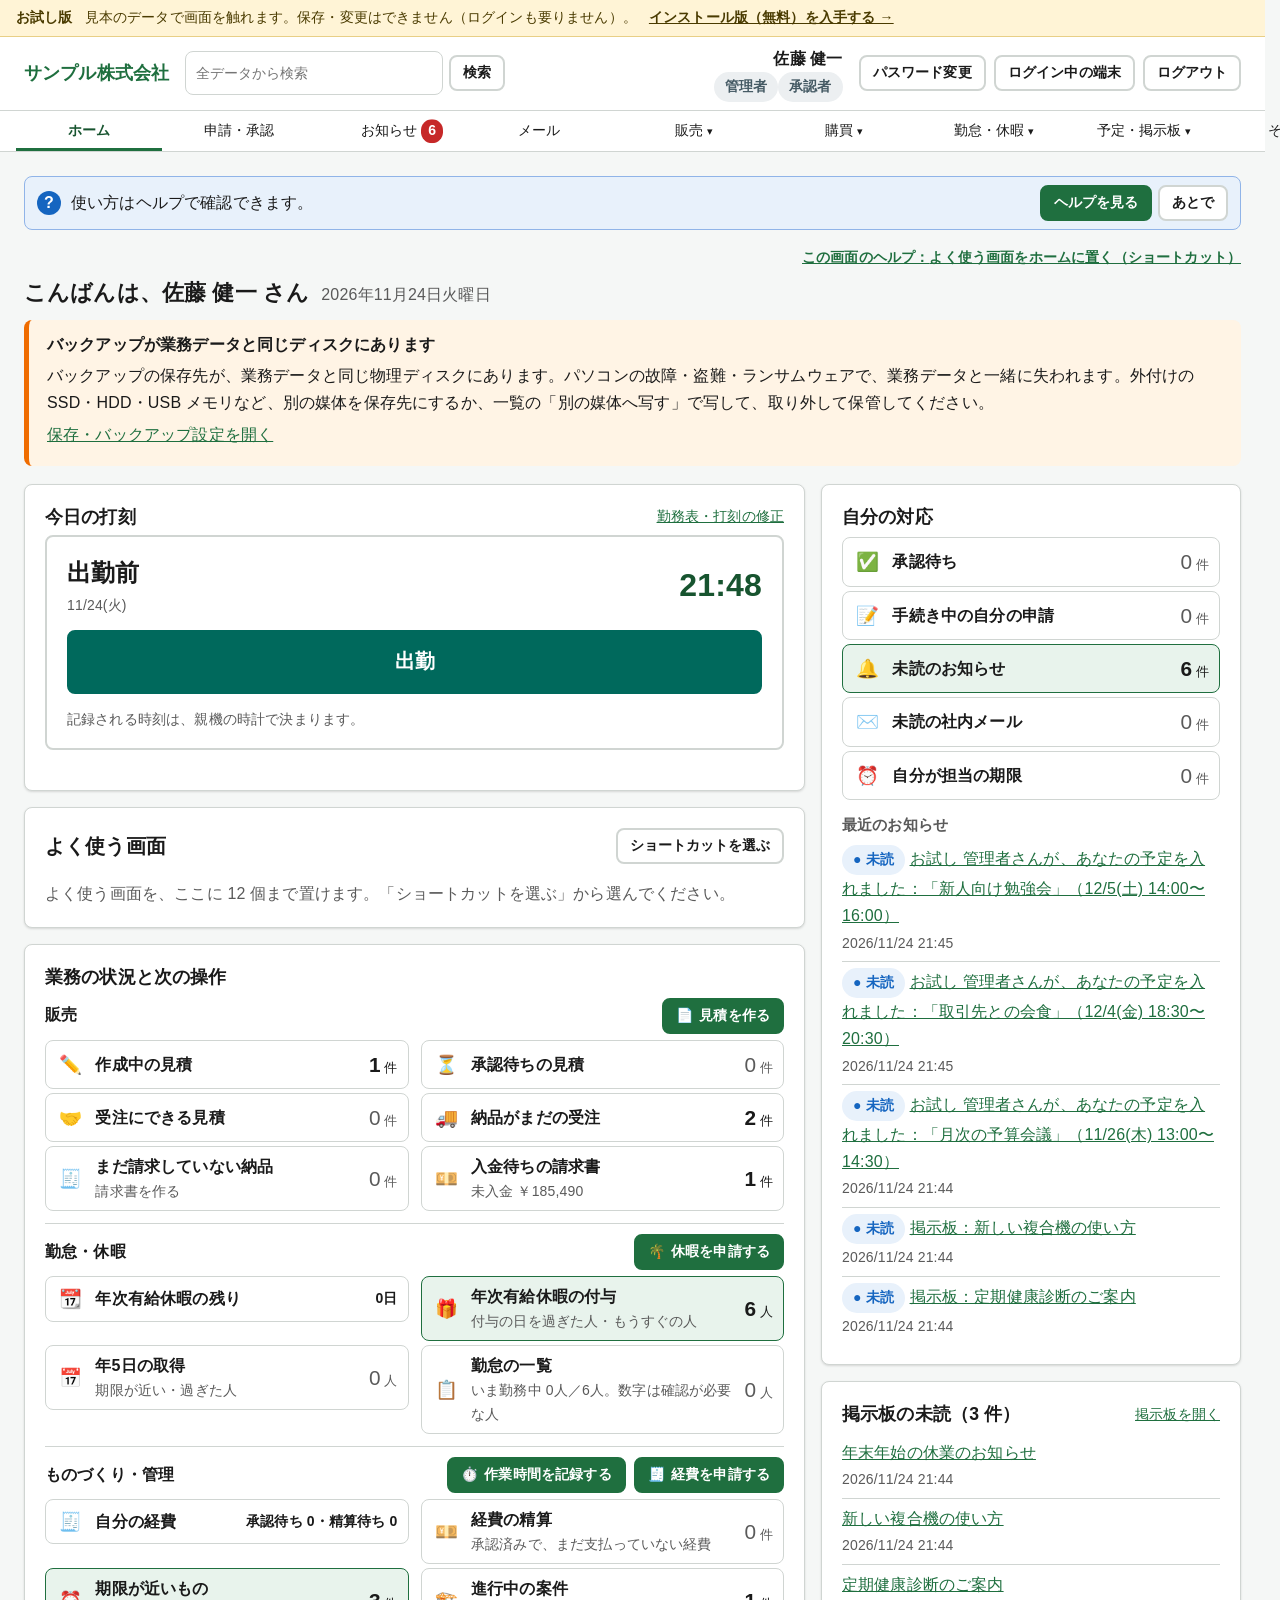
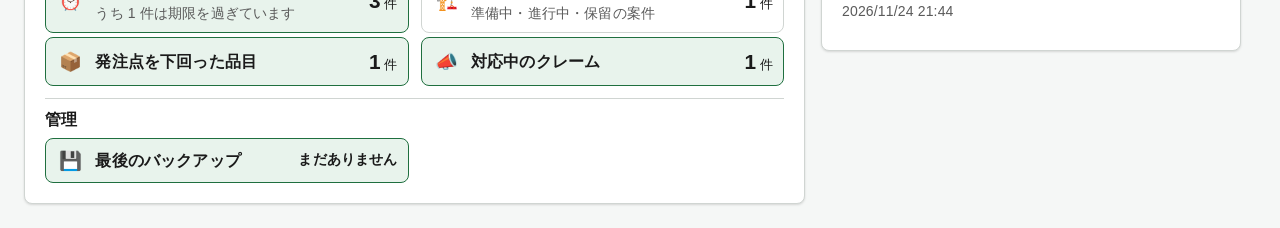
==== docs/index.html @ 6d49b466 "FreeGroupWare: 説明・お試し版・画面の例" ====
<!doctype html>
<html lang="ja">
  <head>
    <meta charset="UTF-8" />
    <meta name="viewport" content="width=device-width, initial-scale=1.0, viewport-fit=cover" />
    <meta name="color-scheme" content="light" />
    <!--
      製品名はここに書かない。起動時に /api/branding から取得して差し替える。
      設定ファイルの変更だけで改名できるようにするため（docs/adr/0008-branding-abstraction.md）。
      スマートフォンの「ホーム画面に追加」で使う名前・基調色・絵も、同じ理由でサーバーが組み立てる
      （/manifest.webmanifest・/icons/…。docs/adr/0054）。use-credentials は、
      ログインの Cookie を付けて読むため。
    -->
    <link rel="manifest" href="/manifest.webmanifest" crossorigin="use-credentials" />
    <link rel="apple-touch-icon" href="/apple-touch-icon.png" />
    <meta name="apple-mobile-web-app-capable" content="yes" />
    <meta name="apple-mobile-web-app-status-bar-style" content="default" />
    <meta name="mobile-web-app-capable" content="yes" />
    <title>読み込み中…</title>
    <script type="module" crossorigin src="./assets/index-Bb6bUO8E.js"></script>
    <link rel="modulepreload" crossorigin href="./assets/vendor-Cu3ui_9a.js">
    <link rel="modulepreload" crossorigin href="./assets/help-C9Dtkb84.js">
    <link rel="stylesheet" crossorigin href="./assets/index-DO0fmV7r.css">
  </head>
  <body>
    <div id="root"></div>
  </body>
</html>
---- docs/assets/index-DO0fmV7r.css ----
:root{--brand: #1f6f3f;--brand-dark: #17542f;--brand-light: #e8f3ec;--text: #1a1a1a;--text-weak: #5a5a5a;--border: #d0d5d2;--bg: #f5f7f6;--surface: #ffffff;--save: #1f6f3f;--submit: #1565c0;--approve: #00695c;--danger: #c62828;--warn: #ef6c00;--warn-bg: #fff4e5;--danger-bg: #fdecea;--info-bg: #e8f1fb;--font-base: 16px;--font-lg: 18px;--font-sm: 14px;--radius: 8px;--shadow: 0 1px 3px rgba(0, 0, 0, .08), 0 1px 2px rgba(0, 0, 0, .06);--page-max: 1760px}*{box-sizing:border-box}html,body,#root{height:100%;margin:0}html{overflow-y:scroll;scrollbar-gutter:stable}body{font-family:Yu Gothic UI,Yu Gothic,Meiryo,Hiragino Kaku Gothic ProN,sans-serif;font-size:var(--font-base);line-height:1.7;color:var(--text);background:var(--bg);letter-spacing:.01em}h1,h2,h3{line-height:1.4;margin:0 0 .6em}h1{font-size:1.5rem}h2{font-size:1.25rem}h3{font-size:1.05rem}a{color:var(--brand)}.app-shell{display:flex;flex-direction:column;min-height:100vh}.skip-link{position:absolute;left:8px;top:-80px;z-index:200;padding:8px 14px;background:var(--surface);border:2px solid var(--brand);border-radius:var(--radius);color:var(--brand-dark);font-weight:700}.skip-link:focus{top:8px}.appbar{background:var(--surface);border-bottom:1px solid var(--border)}.appbar-inner{display:flex;align-items:center;flex-wrap:wrap;gap:8px 16px;max-width:var(--page-max);margin:0 auto;padding:8px 24px;min-height:56px}.appbar-brand{font-weight:700;font-size:var(--font-lg);color:var(--brand);text-decoration:none;overflow-wrap:anywhere}.appbar-spacer{flex:1}.appbar-user{font-size:var(--font-sm);color:var(--text-weak);text-align:right}.appbar-user strong{display:block;color:var(--text);font-size:var(--font-base)}.topnav{position:relative;z-index:40;background:var(--surface);border-bottom:1px solid var(--border)}.topnav-list{list-style:none;display:grid;grid-auto-flow:column;grid-auto-columns:var(--topnav-cell, max-content);justify-content:start;gap:2px 4px;max-width:var(--page-max);margin:0 auto;padding:4px 16px 0}.topnav-cat{position:relative}.topnav-top{position:relative;display:inline-flex;align-items:center;justify-content:center;width:100%;box-sizing:border-box;gap:6px;min-height:36px;padding:4px 16px;border:none;border-bottom:3px solid transparent;border-radius:var(--radius) var(--radius) 0 0;background:none;color:var(--text);font:inherit;font-size:var(--font-sm);letter-spacing:inherit;line-height:1.4;text-decoration:none;white-space:nowrap;cursor:pointer}.topnav-label{display:inline-flex;flex-direction:column;align-items:center}.topnav-label:after{content:attr(data-label);font-weight:700;height:0;overflow:hidden;visibility:hidden;pointer-events:none}.topnav-top:hover{background:var(--brand-light)}.topnav-top:focus-visible{outline:3px solid #7aa7ff;outline-offset:-3px}.topnav-top.is-current{border-bottom-color:var(--brand);color:var(--brand-dark);font-weight:700}.topnav-top[aria-expanded=true]{background:var(--brand-light);color:var(--brand-dark);box-shadow:inset 0 -3px 0 var(--brand-dark)}.topnav-name{position:relative;display:inline-flex;align-items:center}.topnav-caret{position:absolute;top:50%;left:calc(100% + 4px);font-size:.75em;transform:translateY(-50%);transition:transform .15s}.topnav-top[aria-expanded=true] .topnav-caret{transform:translateY(-50%) rotate(180deg)}.topnav-top .badge{margin-left:2px}.topnav-count{position:absolute;top:50%;left:calc(100% + 4px);transform:translateY(-50%);display:inline-flex;align-items:center;justify-content:center;font-size:var(--font-sm)}.topnav-caret+.topnav-count{left:calc(100% + 16px)}.topnav-count .badge,.topnav-top .topnav-count .badge{margin:0;padding:1px 6px;min-width:0;font-size:var(--font-sm);line-height:1.4}.topnav-measure{position:absolute;top:0;left:0;width:0;height:0;overflow:hidden;visibility:hidden;pointer-events:none}.topnav-measure-row{display:flex;flex-wrap:nowrap;width:max-content;margin:0;padding:0;list-style:none}.topnav-panel{position:absolute;top:100%;left:0;z-index:50;list-style:none;margin:0;padding:6px 0;width:max-content;min-width:220px;max-width:min(360px,calc(100vw - 16px));background:var(--surface);border:1px solid var(--brand);border-radius:0 var(--radius) var(--radius) var(--radius);box-shadow:0 8px 24px #00000029}.topnav-panel[hidden]{display:none}.topnav-panel a{display:flex;align-items:center;gap:10px;min-height:44px;padding:8px 16px;border-left:4px solid transparent;color:var(--text);text-decoration:none;overflow-wrap:anywhere}.topnav-panel a:hover{background:var(--brand-light)}.topnav-panel a:focus-visible{outline:3px solid #7aa7ff;outline-offset:-3px;background:var(--brand-light)}.topnav-panel a.is-current{border-left-color:var(--brand);background:var(--brand-light);color:var(--brand-dark);font-weight:700}.topnav-group+.topnav-group,.topnav-panel>li:not(.topnav-group)+.topnav-group{margin-top:4px;padding-top:4px;border-top:1px solid var(--border)}.topnav-group-head{display:block;padding:6px 16px 2px;color:var(--text-weak);font-size:var(--font-sm);font-weight:700}.topnav-group.is-current>.topnav-group-head{color:var(--brand-dark)}.topnav-sublist{list-style:none;margin:0;padding:0}.topnav-sublist .topnav-group-head{padding-left:28px;font-weight:400}.topnav-sublist .topnav-sublist a{padding-left:28px}.topnav-panel.is-wide{width:min(760px,calc(100vw - 16px));max-width:none;column-width:230px;column-gap:0}.topnav-panel.is-wide>li{break-inside:avoid}.topnav-panel.is-wide>.topnav-group{margin-top:0;border-top:0}.nav-icon{width:1.4em;text-align:center;flex-shrink:0}.content{flex:1;padding:24px;max-width:var(--page-max);width:100%;margin:0 auto}.content:focus{outline:none}.page-header{display:flex;align-items:flex-start;gap:16px;margin-bottom:20px;flex-wrap:wrap}.page-header h1{margin:0}.page-header .spacer{flex:1}.page-description{color:var(--text-weak);font-size:var(--font-sm);margin:4px 0 0}.card{background:var(--surface);border:1px solid var(--border);border-radius:var(--radius);box-shadow:var(--shadow);padding:20px;margin-bottom:20px}.card>h2:first-child,.card>h3:first-child{margin-top:0}.card-grid{display:grid;grid-template-columns:repeat(auto-fill,minmax(240px,1fr));gap:16px}.stat{background:var(--surface);border:1px solid var(--border);border-radius:var(--radius);padding:18px 20px;text-decoration:none;color:inherit;display:block}.stat:hover{border-color:var(--brand)}.stat-label{font-size:var(--font-sm);color:var(--text-weak)}.stat-value{font-size:2rem;font-weight:700;color:var(--brand-dark);line-height:1.2}.stat-value.zero{color:var(--text-weak)}.btn{display:inline-flex;align-items:center;justify-content:center;gap:6px;min-height:44px;padding:8px 20px;font-size:var(--font-base);font-family:inherit;font-weight:700;border-radius:var(--radius);border:2px solid transparent;cursor:pointer;background:var(--surface);color:var(--text);border-color:var(--border);text-decoration:none}.btn:hover:not(:disabled){background:#f0f0f0}.btn:disabled{opacity:.5;cursor:not-allowed}.btn:focus-visible{outline:3px solid #7aa7ff;outline-offset:2px}.btn-save{background:var(--save);color:#fff;border-color:var(--save)}.btn-submit{background:var(--submit);color:#fff;border-color:var(--submit)}.btn-approve{background:var(--approve);color:#fff;border-color:var(--approve)}.btn-danger{background:var(--danger);color:#fff;border-color:var(--danger)}.btn-save:hover:not(:disabled){background:var(--brand-dark)}.btn-submit:hover:not(:disabled){background:#0d47a1}.btn-approve:hover:not(:disabled){background:#004d40}.btn-danger:hover:not(:disabled){background:#8e0000}.btn-outline-warn{color:var(--warn);border-color:var(--warn)}.btn-outline-danger{color:var(--danger);border-color:var(--danger)}.btn-sm{min-height:36px;padding:4px 12px;font-size:var(--font-sm)}.btn-row{display:flex;gap:12px;flex-wrap:wrap;align-items:center}.field{margin-bottom:16px}.field label{display:block;font-weight:700;margin-bottom:6px;font-size:var(--font-sm)}.field .required{color:var(--danger);margin-left:4px;font-size:var(--font-sm)}.field .hint{color:var(--text-weak);font-size:var(--font-sm);margin-top:4px}input[type=text],input[type=password],input[type=number],input[type=date],input[type=email],input[type=tel],select,textarea{width:100%;min-height:44px;padding:8px 12px;font-size:var(--font-base);font-family:inherit;border:1px solid var(--border);border-radius:var(--radius);background:#fff;color:var(--text)}textarea{min-height:90px;resize:vertical}input:focus,select:focus,textarea:focus{outline:3px solid #7aa7ff;outline-offset:0;border-color:var(--brand)}.field.has-error input,.field.has-error select,.field.has-error textarea{border-color:var(--danger);background:snow}.field-error{color:var(--danger);font-size:var(--font-sm);margin-top:4px;font-weight:700}.checkbox-row{display:flex;align-items:flex-start;gap:10px;margin-bottom:12px}.checkbox-row input[type=checkbox]{width:22px;height:22px;margin-top:2px;flex-shrink:0}.form-grid{display:grid;grid-template-columns:repeat(auto-fit,minmax(260px,1fr));gap:0 20px}.table-wrap{overflow-x:auto}table.data{width:100%;border-collapse:collapse;font-size:var(--font-base)}table.data th,table.data td{padding:10px 12px;border-bottom:1px solid var(--border);text-align:left;vertical-align:middle}table.data th{background:#f0f3f1;font-weight:700;font-size:var(--font-sm);white-space:nowrap;position:sticky;top:0;z-index:2}table.data tbody tr:hover{background:var(--brand-light)}table.data td.num{text-align:right;font-variant-numeric:tabular-nums}table.data td.actions{white-space:nowrap}.empty-state{padding:48px 24px;text-align:center;color:var(--text-weak)}.empty-state .big{font-size:1.1rem;margin-bottom:8px;color:var(--text)}.badge{display:inline-block;padding:2px 10px;border-radius:999px;font-size:var(--font-sm);font-weight:700;white-space:nowrap;border:1px solid transparent}.badge-gray{background:#eceff1;color:#455a64}.badge-blue{background:var(--info-bg);color:#1565c0}.badge-green{background:#e6f4ea;color:#1b5e20}.badge-orange{background:var(--warn-bg);color:#e65100}.badge-red{background:var(--danger-bg);color:#b71c1c}.badge-count{background:var(--danger);color:#fff;min-width:24px;text-align:center}.notice{border-radius:var(--radius);padding:14px 18px;margin-bottom:18px;border-left:5px solid}.notice h3{margin:0 0 6px;font-size:var(--font-base)}.notice p{margin:0 0 4px}.notice ul{margin:6px 0 0;padding-left:1.4em}.notice-info{background:var(--info-bg);border-color:#1565c0}.notice-warn{background:var(--warn-bg);border-color:var(--warn)}.notice-danger{background:var(--danger-bg);border-color:var(--danger)}.notice-ok{background:#e6f4ea;border-color:#1b5e20}.error-box{background:var(--danger-bg);border-left:5px solid var(--danger);border-radius:var(--radius);padding:14px 18px;margin-bottom:18px}.error-box .cause{font-weight:700;margin:0 0 6px}.error-box .remedy{margin:0;color:#6d2020}.error-box ul{margin:8px 0 0;padding-left:1.4em}.dialog-backdrop{position:fixed;top:0;right:0;bottom:0;left:0;background:#00000073;display:flex;align-items:center;justify-content:center;padding:24px;z-index:100}.dialog{background:var(--surface);border-radius:var(--radius);max-width:560px;width:100%;max-height:90vh;overflow-y:auto;padding:24px;box-shadow:0 10px 40px #0000004d}.dialog h2{margin-top:0}.dialog-actions{display:flex;gap:12px;justify-content:flex-end;margin-top:20px;flex-wrap:wrap}.centered-page{min-height:100vh;display:flex;align-items:center;justify-content:center;padding:24px;background:var(--bg)}.centered-card{background:var(--surface);border-radius:12px;box-shadow:0 4px 24px #0000001a;padding:32px;width:100%;max-width:480px}.centered-card.wide{max-width:640px}.centered-card h1{text-align:center;color:var(--brand);margin-bottom:4px}.centered-card .tagline{text-align:center;color:var(--text-weak);margin:0 0 24px;font-size:var(--font-sm)}.loading{padding:48px;text-align:center;color:var(--text-weak)}.url-row{display:flex;align-items:center;gap:12px;padding:12px;border:1px solid var(--border);border-radius:var(--radius);margin-bottom:10px;background:#fbfdfc;flex-wrap:wrap}.url-row code{font-size:1.15rem;font-weight:700;color:var(--brand-dark);background:var(--brand-light);padding:6px 12px;border-radius:6px;-webkit-user-select:all;user-select:all}.url-row .iface{color:var(--text-weak);font-size:var(--font-sm)}pre.command{background:#1e1e1e;color:#e8e8e8;padding:12px 14px;border-radius:var(--radius);overflow-x:auto;font-size:var(--font-sm);-webkit-user-select:all;user-select:all}.toolbar{display:flex;gap:12px;align-items:center;flex-wrap:wrap;margin-bottom:16px}.toolbar input[type=text],.toolbar select{width:auto;min-width:180px}.pagination{display:flex;gap:12px;align-items:center;justify-content:center;margin-top:16px;flex-wrap:wrap}.pagination .info{color:var(--text-weak);font-size:var(--font-sm)}.timeline{list-style:none;padding:0;margin:0}.timeline li{padding:12px 0 12px 20px;border-left:3px solid var(--border);margin-left:8px;position:relative}.timeline li:last-child{border-left-color:transparent}.timeline li:before{content:"";position:absolute;left:-8px;top:18px;width:13px;height:13px;border-radius:50%;background:var(--brand)}.timeline .when{color:var(--text-weak);font-size:var(--font-sm)}.timeline .who{font-weight:700}.steps{list-style:none;padding:0;margin:0}.steps li{display:flex;align-items:center;gap:12px;padding:12px;border:1px solid var(--border);border-radius:var(--radius);margin-bottom:8px}.steps li.current{border-color:var(--submit);background:var(--info-bg)}.steps li.done{background:#f4faf6}.steps .step-no{width:32px;height:32px;flex-shrink:0;border-radius:50%;background:var(--border);display:flex;align-items:center;justify-content:center;font-weight:700}.steps li.done .step-no{background:var(--approve);color:#fff}.steps li.current .step-no{background:var(--submit);color:#fff}.mono{font-family:Consolas,Courier New,monospace}.text-weak{color:var(--text-weak)}.text-sm{font-size:var(--font-sm)}.nowrap{white-space:nowrap}.mt-0{margin-top:0}.mb-0{margin-bottom:0}.print-meta{display:none}@media print{.appbar,.topnav,.skip-link,.toolbar,.btn,.search-row,.filter-chip,.saved-banner,.error-box,.dialog-backdrop,[role=menu],.no-print,.sort-note.idle,.more-details-toggle{display:none!important}.print-meta{display:block;margin:0 0 6px;text-align:right;font-size:11px;color:#333}.app-shell{display:block}.content{padding:0;max-width:none}.card{border:none;box-shadow:none;padding:0}.page-header{margin-bottom:8px}.tabs{border:none;margin:0 0 4px}.tab:not(.active){display:none!important}.tab.active{background:none;color:inherit;border:none;padding:0;min-height:0}.pagination{justify-content:flex-start;margin-top:6px}.table-wrap{overflow:visible!important}table.data{font-size:11px}table.data th,table.data td{padding:4px 6px}table.data th{background:#eee!important;-webkit-print-color-adjust:exact;print-color-adjust:exact;position:static;white-space:normal}table.data thead{display:table-header-group}table.data tfoot{display:table-row-group}table.data tr{break-inside:avoid;page-break-inside:avoid}table.data tbody tr:hover{background:none}a{color:inherit;text-decoration:none}body{background:#fff;font-size:12px}}@page{margin:12mm}@media(max-width:900px){.appbar-inner{padding:8px 12px}.topnav-list{padding:4px 8px 0}.content{padding:16px 12px}}.spinner{width:1em;height:1em;border:2px solid currentColor;border-right-color:transparent;border-radius:50%;display:inline-block;animation:spin .7s linear infinite}@keyframes spin{to{transform:rotate(360deg)}}@media(prefers-reduced-motion:reduce){.spinner{animation:none}}.saved-banner{position:sticky;top:0;z-index:20;display:flex;align-items:center;gap:10px;background:#e6f4ea;border:1px solid #1b5e20;border-left-width:5px;border-radius:var(--radius);padding:12px 16px;margin-bottom:16px;font-weight:700;color:#1b5e20}.saved-icon{width:24px;height:24px;border-radius:50%;background:#1b5e20;color:#fff;display:flex;align-items:center;justify-content:center;flex-shrink:0}.saved-close{margin-left:auto;background:none;border:none;cursor:pointer;font-size:1.4rem;line-height:1;color:#1b5e20;min-width:32px;min-height:32px}.search-select{position:relative}.search-select-value{width:100%;min-height:44px;padding:8px 12px;font-size:var(--font-base);font-family:inherit;text-align:left;background:#fff;border:1px solid var(--border);border-radius:var(--radius);cursor:pointer;display:flex;align-items:center;gap:8px}.search-select-value:focus-visible{outline:3px solid #7aa7ff}.search-select-caret{margin-left:auto;color:var(--text-weak);font-size:.7rem}.search-select-panel{position:absolute;top:calc(100% + 4px);left:0;right:0;background:#fff;border:1px solid var(--brand);border-radius:var(--radius);box-shadow:0 6px 20px #00000026;z-index:30;padding:8px}.search-select-list{list-style:none;margin:8px 0 0;padding:0;max-height:260px;overflow-y:auto}.search-select-item{width:100%;min-height:44px;padding:8px 12px;text-align:left;background:none;border:none;border-radius:6px;cursor:pointer;font-size:var(--font-base);font-family:inherit;display:flex;align-items:center;gap:10px}.search-select-item:hover:not(:disabled){background:var(--brand-light)}.search-select-item.selected{background:var(--brand-light);font-weight:700}.search-select-item:disabled{opacity:.55;cursor:not-allowed}.search-select-empty{padding:16px;color:var(--text-weak);text-align:center}.more-details{margin:12px 0}.more-details-toggle{background:none;border:none;color:var(--brand-dark);font-size:var(--font-base);font-family:inherit;font-weight:700;cursor:pointer;padding:10px 4px;min-height:44px;display:flex;align-items:center;gap:8px}.more-details-toggle:hover{text-decoration:underline}.more-details-body{border-left:3px solid var(--border);padding-left:16px;margin-top:8px}.wizard-steps{display:flex;gap:8px;margin-bottom:24px;flex-wrap:wrap}.wizard-step{display:flex;align-items:center;gap:8px;padding:8px 14px;border-radius:999px;background:#eceff1;color:var(--text-weak);font-size:var(--font-sm);font-weight:700}.wizard-step.current{background:var(--brand);color:#fff}.wizard-step.done{background:#e6f4ea;color:#1b5e20}.wizard-step .num{width:22px;height:22px;border-radius:50%;background:#0000001f;display:flex;align-items:center;justify-content:center;font-size:12px}.wizard-step.current .num{background:#ffffff4d}.wizard-step.failed{background:#fdecea;color:#b71c1c}.wizard-step.skipped{background:#f5f5f5;color:var(--text-weak);font-weight:400}.restore-steps{list-style:none;padding:0;margin:0 0 20px;display:grid;gap:6px}.restore-step{display:flex;gap:10px;align-items:flex-start;padding:8px 12px;border-radius:8px;background:#f5f7f8;color:var(--text-weak)}.restore-step .num{flex-shrink:0;width:24px;height:24px;border-radius:50%;background:#0000001f;display:flex;align-items:center;justify-content:center;font-size:12px;font-weight:700}.restore-step-body{display:flex;flex-direction:column;gap:2px}.restore-step-label{font-weight:700}.restore-step-detail{font-size:var(--font-sm)}.restore-step.current{background:var(--brand);color:#fff}.restore-step.current .num{background:#ffffff4d}.restore-step.done{background:#e6f4ea;color:#1b5e20}.restore-step.failed{background:#fdecea;color:#b71c1c}.restore-step.skipped{opacity:.75}.check-list{list-style:none;padding:0;margin:8px 0 12px}.check-list li{display:flex;gap:8px;align-items:baseline;padding:4px 0}.action-grid{display:grid;grid-template-columns:repeat(auto-fill,minmax(200px,1fr));gap:14px}.action-tile{display:flex;flex-direction:column;align-items:flex-start;gap:4px;min-height:92px;padding:16px 18px;border:2px solid var(--border);border-radius:var(--radius);background:var(--surface);color:inherit;text-decoration:none;cursor:pointer;font-family:inherit;text-align:left}.action-tile:hover{border-color:var(--brand);background:var(--brand-light)}.action-tile:focus-visible{outline:3px solid #7aa7ff;outline-offset:2px}.action-tile .tile-icon{font-size:1.6rem;line-height:1}.action-tile .tile-title{font-size:1.05rem;font-weight:700}.action-tile .tile-desc{font-size:var(--font-sm);color:var(--text-weak)}.action-tile .tile-count{margin-left:auto;font-size:1.6rem;font-weight:700;color:var(--danger)}.action-tile.primary{border-color:var(--brand);background:var(--brand-light)}.empty-state .empty-icon{font-size:2.6rem;display:block;margin-bottom:12px}.empty-state .btn{margin-top:16px}.attach-list{list-style:none;margin:0;padding:0}.attach-item{display:flex;align-items:center;gap:12px;padding:10px 12px;border:1px solid var(--border);border-radius:var(--radius);margin-bottom:8px;flex-wrap:wrap}.attach-item .attach-name{font-weight:700}.attach-drop{border:2px dashed var(--border);border-radius:var(--radius);padding:20px;text-align:center;background:#fafcfb}.attach-drop.over{border-color:var(--brand);background:var(--brand-light)}.route-step-card{border:1px solid var(--border);border-radius:var(--radius);padding:16px;margin-bottom:12px;background:#fbfdfc}.route-step-head{display:flex;align-items:center;gap:10px;margin-bottom:12px}.route-step-head .step-no{width:30px;height:30px;border-radius:50%;background:var(--brand);color:#fff;display:flex;align-items:center;justify-content:center;font-weight:700;flex-shrink:0}.route-step-head .spacer{flex:1}.badge:before{margin-right:4px}.badge-green:before{content:"✓"}.badge-red:before{content:"✕"}.badge-orange:before{content:"！"}.badge-blue:before{content:"●"}.badge-count:before{content:"";margin-right:0}a:focus-visible,button:focus-visible,[tabindex]:focus-visible{outline:3px solid #7aa7ff;outline-offset:2px;border-radius:4px}.sr-only{position:absolute;width:1px;height:1px;padding:0;margin:-1px;overflow:hidden;clip:rect(0,0,0,0);white-space:nowrap;border:0}.flow{list-style:none;display:flex;flex-wrap:wrap;padding:0;margin:0 0 16px}.flow-step{flex:1 1 150px;min-width:150px;display:flex;gap:10px;align-items:flex-start;padding:10px 12px;background:var(--surface);border:1px solid var(--border)}.flow-step+.flow-step{border-left-width:0}.flow-step:first-child{border-radius:var(--radius) 0 0 var(--radius)}.flow-step:last-child{border-radius:0 var(--radius) var(--radius) 0}.flow-mark{width:28px;height:28px;flex-shrink:0;border-radius:50%;display:flex;align-items:center;justify-content:center;font-weight:700;background:var(--border)}.flow-step.done{background:#f4faf6}.flow-step.done .flow-mark{background:var(--approve);color:#fff}.flow-step.current{background:var(--info-bg);border-color:var(--submit);border-left-width:1px}.flow-step.current .flow-mark{background:var(--submit);color:#fff}.flow-step.stopped{background:var(--danger-bg)}.flow-step.stopped .flow-mark{background:var(--danger);color:#fff}.flow-step.skipped{color:var(--text-weak)}.flow-body{display:flex;flex-direction:column;min-width:0}.flow-label{font-weight:700}.flow-state{font-weight:400;font-size:var(--font-sm)}.flow-detail{font-size:var(--font-sm);color:var(--text-weak);overflow-wrap:anywhere}a.flow-detail{color:var(--brand)}.action-bar{margin-bottom:8px}.action-hint{margin:8px 0 0}.action-blocked{margin:6px 0 0;color:#8a4b00}table.data.line-editor th,table.data.line-editor td{padding:6px;vertical-align:top}table.data.line-editor tbody tr:hover{background:transparent}.line-editor input,.line-editor select{min-height:40px;padding:6px 8px}.line-editor input.spec{margin-top:4px;min-height:34px;font-size:var(--font-sm)}.line-editor .col-no{width:44px;text-align:center;padding-top:14px}.line-editor .col-qty{width:84px}.line-editor .col-unit{width:72px}.line-editor .col-price{width:124px}.line-editor .col-tax{width:150px}.line-editor .col-amount{width:120px;text-align:right;padding-top:14px;font-variant-numeric:tabular-nums}.line-editor .col-ops{width:150px;white-space:nowrap}.line-editor .col-ops .btn{margin-right:4px}.line-editor tr.row-error td{background:snow}.line-error{color:var(--danger);font-size:var(--font-sm);font-weight:700;margin-top:4px}table.data th.num{text-align:right}table.data .col-no{width:44px;text-align:center}.doc-summary{display:flex;gap:24px;align-items:flex-start;flex-wrap:wrap;margin-top:16px}.discount-field{width:280px;max-width:100%}.totals-box{margin-left:auto;width:100%;max-width:440px;border:1px solid var(--border);border-radius:var(--radius);overflow:hidden}.totals-box table{width:100%;border-collapse:collapse}.totals-box th,.totals-box td{padding:8px 12px;border-bottom:1px solid var(--border);font-weight:400;text-align:left}.totals-box td{text-align:right;font-variant-numeric:tabular-nums;white-space:nowrap}.totals-box tr.sub th,.totals-box tr.sub td{font-size:var(--font-sm);color:var(--text-weak)}.totals-box tr.sub th{padding-left:24px}.totals-box tr.grand th,.totals-box tr.grand td{font-weight:700;font-size:var(--font-lg);background:var(--brand-light);border-bottom:none}.totals-caption{margin:6px 12px}.doc-amount{font-size:1.6rem;font-weight:700;font-variant-numeric:tabular-nums;white-space:nowrap}.two-col{display:grid;grid-template-columns:repeat(auto-fit,minmax(340px,1fr));gap:0 16px}.kv{width:100%;border-collapse:collapse}.kv th{width:150px;text-align:left;vertical-align:top;font-weight:400;color:var(--text-weak);font-size:var(--font-sm);padding:6px 12px 6px 0}.kv td{padding:6px 0;overflow-wrap:anywhere}.card-head{display:flex;align-items:center;gap:12px;margin-bottom:8px}.card-head h2{margin:0;flex:1}.field-link{margin:-8px 0 12px}.search-row{display:flex;gap:8px;align-items:center;flex-wrap:wrap}.search-row input[type=text]{width:320px;max-width:100%}.filter-chip{display:inline-flex;gap:8px;align-items:center;padding:4px 4px 4px 12px;border-radius:999px;background:var(--brand-light);font-size:var(--font-sm)}.activity-form{padding-bottom:12px;border-bottom:1px solid var(--border)}.progress-wrap{display:inline-flex;align-items:center;gap:8px}.progress{display:inline-block;width:90px;height:10px;border-radius:5px;background:#e3e7e5;overflow:hidden}.progress>span{display:block;height:100%;background:var(--approve)}.dialog.wide{max-width:960px;width:calc(100% - 32px)}.candidate{border:1px solid var(--border);border-radius:var(--radius);padding:10px 12px;margin-bottom:12px}table.data.candidate-lines{margin-top:6px}table.data.candidate-lines td{padding:6px 8px}button.week-cell{display:block;width:100%;min-height:40px;text-align:right;padding:6px 4px}.seg{display:grid;grid-template-columns:repeat(auto-fit,minmax(220px,1fr));gap:8px}.seg-item{display:flex;flex-direction:column;gap:4px;text-align:left;padding:12px 14px;border:2px solid var(--border);border-radius:var(--radius);background:var(--surface);color:inherit;font:inherit;cursor:pointer}.seg-item.active{border-color:var(--brand);background:var(--brand-light)}.seg-item.active strong:before{content:"● ";color:var(--brand)}.bar{display:block;height:12px;min-width:2px;border-radius:3px;background:var(--brand)}table.data tr.total-row th,table.data tr.total-row td{font-weight:700;border-top:2px solid var(--text-weak);background:#f7f9f8}.inline-field{display:inline-flex;align-items:center;gap:8px;font-weight:700;font-size:var(--font-sm)}.inline-field input,.inline-field select{width:auto}.punch-panel{border:2px solid var(--border);border-radius:var(--radius);padding:16px 20px;margin-bottom:20px;background:var(--surface)}.punch-panel.state-working{border-color:var(--approve)}.punch-panel.state-on_break{border-color:var(--warn)}.punch-head{display:flex;align-items:center;gap:16px;margin-bottom:12px}.punch-head>div:first-child{flex:1}.punch-state{font-size:1.5rem;font-weight:700}.punch-clock{font-size:2rem;font-weight:700;font-variant-numeric:tabular-nums;color:var(--brand-dark)}.punch-buttons{display:grid;grid-template-columns:repeat(auto-fit,minmax(150px,1fr));gap:12px;margin-bottom:12px}.punch-btn{min-height:64px;font-size:1.25rem;font-weight:700}.punch-btn:disabled{opacity:.35}.punch-in:not(:disabled){background:var(--approve);border-color:var(--approve);color:#fff}.punch-out:not(:disabled){background:var(--brand);border-color:var(--brand);color:#fff}.punch-break_start:not(:disabled),.punch-break_end:not(:disabled){background:var(--warn-bg);border-color:var(--warn)}.punch-message{color:#1b5e20;font-weight:700;margin:8px 0}.month-nav{display:flex;align-items:center;gap:12px;margin:8px 0 16px;flex-wrap:wrap}.month-title{margin:0;font-size:1.25rem}.stat-grid{display:grid;grid-template-columns:repeat(auto-fill,minmax(180px,1fr));gap:10px}.stat-grid .stat{padding:10px 14px}.stat-grid .stat:hover{border-color:var(--border)}.stat-grid .stat-value{font-size:1.2rem}.stat-grid .stat-strong .stat-value{font-size:1.4rem}.stat-grid .stat-alert{border-color:var(--danger);background:var(--danger-bg)}table.data.timecard td{padding-top:6px;padding-bottom:6px}table.data.timecard tr.tc-holiday td{background:#fff8ec}table.data.timecard tr.tc-legal_holiday td{background:#fdecea}table.data.timecard tr.tc-today td{box-shadow:inset 0 2px 0 var(--brand),inset 0 -2px 0 var(--brand)}table.data.timecard tr.tc-alert td:first-child{border-left:4px solid var(--danger)}.tc-note{color:#b71c1c}.warn-list{list-style:none;padding:0;margin:0;display:grid;gap:10px}.warn-item{border-left:4px solid var(--border);padding:8px 12px;background:#fafbfa;border-radius:4px}.warn-item.warn-exceeded{border-left-color:var(--danger);background:var(--danger-bg)}.warn-item.warn-caution{border-left-color:var(--warn);background:var(--warn-bg)}.warn-item.warn-info{border-left-color:#1565c0;background:var(--info-bg)}.weekday-row{display:flex;gap:16px;flex-wrap:wrap}.checkbox-inline{display:inline-flex;align-items:center;gap:6px;font-weight:400}.checkbox-inline input[type=checkbox]{width:20px;height:20px}.plain-fieldset{border:0;padding:0;margin:0;min-width:0}.plain-fieldset h3{margin:20px 0 8px;font-size:1rem;border-bottom:1px solid var(--border);padding-bottom:4px}.compact-list{max-height:260px;overflow-y:auto;margin:8px 0;padding-left:1.4em}.balance{border:1px solid var(--border);border-radius:var(--radius);padding:12px 16px;margin-bottom:12px}.balance-main{display:flex;align-items:baseline;gap:12px}.balance-value{font-size:2rem;font-weight:700;color:var(--brand-dark)}.preview-box{border:1px dashed var(--brand);border-radius:var(--radius);padding:10px 14px;margin:8px 0 12px;background:var(--brand-light)}.seg.seg-inline{display:inline-grid;grid-template-columns:repeat(3,auto);gap:6px}.seg.seg-inline .seg-item{padding:6px 12px}table.data.week-grid{table-layout:fixed;min-width:960px}table.data.week-grid th,table.data.week-grid td{vertical-align:top}table.data.week-grid th.names{width:10.5em}table.data.week-grid thead th.names{left:0;z-index:3}table.data.week-grid tbody th{white-space:normal;overflow-wrap:anywhere;position:sticky;left:0;top:auto;z-index:1;background:var(--surface);box-shadow:1px 0 0 var(--border)}table.data.week-grid .sched-name{display:block;font-size:var(--font-base);font-weight:700}table.data.week-grid .sched-sub{display:block;font-size:var(--font-sm);font-weight:400;color:var(--text-weak)}table.data.week-grid tr.sched-company th,table.data.week-grid tr.sched-department th,table.data.week-grid tr.sched-unassigned th{background:#f0f3f1}table.data.week-grid tr.sched-company td,table.data.week-grid tr.sched-department td,table.data.week-grid tr.sched-unassigned td{background:#fafbfa}table.data.week-grid tr.is-self th{box-shadow:inset 4px 0 0 var(--brand),1px 0 0 var(--border)}.week-cell.is-empty{text-decoration:none;color:var(--text-weak)}.work-team table.data tr.is-selected td{background:var(--brand-light)}.work-team table.data tr.is-selected td:first-child{box-shadow:inset 4px 0 0 var(--brand)}.cost-inputs ul,.request-places ul{margin:0;padding-left:1.4em}.cost-inputs li,.request-places li{margin:6px 0}table.data.week-grid .ev-chip{overflow:hidden;overflow-wrap:anywhere;display:-webkit-box;-webkit-box-orient:vertical;-webkit-line-clamp:3}table.data .cell-wrap{min-width:12em;overflow-wrap:anywhere}table.data.approvals-list .sticky-end{position:sticky;right:0;background:var(--surface);box-shadow:-6px 0 6px -6px #00000040}table.data.approvals-list th.sticky-end{background:#f0f3f1;z-index:3}table.data.approvals-list tbody tr:hover td.sticky-end{background:var(--brand-light)}@media print{table.data.approvals-list .sticky-end{position:static;box-shadow:none}}.need-route{color:var(--danger);font-weight:700}table.data tr.row-warn td:first-child{box-shadow:inset 4px 0 0 var(--danger)}table.data.week-grid .is-today{background:var(--brand-light)}.ev-chip{display:block;width:100%;text-align:left;border:1px solid var(--border);border-left:4px solid #90a4ae;border-radius:4px;background:var(--surface);padding:4px 6px;margin:0 0 4px;font:inherit;font-size:var(--font-sm);cursor:pointer;color:inherit}.ev-chip:hover{border-color:var(--brand)}.ev-chip.ev-company{border-left-color:#2e7d32}.ev-chip.ev-department{border-left-color:#1565c0}.ev-chip.ev-masked{color:var(--text-weak);font-style:italic}.ev-time{font-weight:700;font-variant-numeric:tabular-nums}.ev-room{color:var(--text-weak)}.ev-add{width:100%;margin-top:2px}.ev-chip.ev-leave{border-left-color:var(--warn);background:var(--warn-bg);cursor:default;overflow-wrap:anywhere}.ev-chip.ev-leave:hover{border-color:var(--border);border-left-color:var(--warn)}a.ev-chip.ev-leave{cursor:pointer;text-decoration:none}a.ev-chip.ev-leave:hover{border-color:var(--brand);border-left-color:var(--warn);text-decoration:underline}.ev-repeat{color:var(--brand);font-weight:700;margin-right:2px}.dialog.event-dialog{display:flex;flex-direction:column;padding:0;overflow:hidden}.event-dialog-body{flex:1 1 auto;min-height:0;overflow-y:auto;padding:24px 24px 8px}.event-dialog .dialog-actions{flex-shrink:0;margin-top:0;padding:12px 24px 16px;border-top:1px solid var(--border);align-items:center}.repeat-apply{border:1px solid var(--brand);background:var(--brand-light);border-radius:var(--radius);padding:10px 14px;margin-bottom:16px}.repeat-apply .seg{margin:8px 0 4px}.repeat-box h3{margin-top:4px}.repeat-end{display:flex;flex-wrap:wrap;align-items:center;gap:8px 12px}.repeat-end input[type=date]{width:auto}.repeat-end input[type=number]{width:6em}.repeat-summary{font-weight:700;margin:0 0 12px}.delete-choice{flex-basis:100%;margin:0;font-weight:700}.people-picker input[type=text]{margin-bottom:6px}.people-picker ul{list-style:none;margin:0;padding:4px 8px;max-height:200px;overflow-y:auto;border:1px solid var(--border);border-radius:var(--radius)}.people-picker li{padding:2px 0}.people-picker .pp-tools{display:flex;flex-wrap:wrap;gap:6px 8px;align-items:center;margin-bottom:6px}.people-picker .pp-tools input[type=text]{flex:1 1 220px;min-width:0;width:auto;margin-bottom:0}.people-picker li.pp-inactive{color:var(--text-weak)}.people-picker li .badge{margin-left:6px}.event-record{margin:0 0 12px;padding:8px 12px;border:1px solid var(--border);border-radius:var(--radius);background:#fafbfa;font-size:var(--font-sm)}.event-record dl{display:grid;grid-template-columns:max-content 1fr;gap:2px 12px;margin:0}.event-record dt{color:var(--text-weak)}.event-record dd{margin:0;overflow-wrap:anywhere}.event-record .badge{margin-left:6px}.sched-row.is-delegated th.names .sched-sub{color:var(--brand)}table.data.delegation-list.is-all{min-width:820px}.delegation-levels legend{font-weight:700;margin-bottom:4px}.radio-card{display:flex;gap:8px;align-items:flex-start;padding:6px 0;cursor:pointer}.radio-card input{margin-top:4px}.room-booking{margin-bottom:4px}.room-booking .ev-chip{display:inline-block;width:auto;margin-right:6px}.board-list{list-style:none;margin:0;padding:0}.board-item{padding:10px 4px;border-bottom:1px solid var(--border)}.board-item.unread .board-title{font-weight:700}.board-item.pinned{background:#fffaf0}.board-title{font-size:1.05rem}.board-body{white-space:pre-wrap;line-height:1.8;overflow-wrap:anywhere}.tabs{display:flex;gap:4px;flex-wrap:wrap;border-bottom:2px solid var(--brand);margin:8px 0 16px}.tab{border:1px solid var(--border);border-bottom:0;background:var(--surface);color:var(--text);padding:8px 18px;border-radius:var(--radius) var(--radius) 0 0;cursor:pointer;font-size:var(--font-base);min-height:44px}.tab.active{background:var(--brand);color:#fff;border-color:var(--brand);font-weight:700}.linklike{background:none;border:0;padding:0;color:#1565c0;text-decoration:underline;cursor:pointer;font:inherit;text-align:left}.row-muted td,.row-muted th{color:var(--text-weak)}.row-focus td{background:var(--info-bg)}.row-total th,.row-total td{font-weight:700;border-top:2px solid var(--border)}.line-card{border:1px solid var(--border);border-radius:var(--radius);padding:12px 14px 4px;margin-bottom:12px;background:#fcfdfc}.line-card-head{display:flex;align-items:center;justify-content:space-between;margin-bottom:8px}.gantt{overflow-x:auto;margin-bottom:16px;border:1px solid var(--border);border-radius:var(--radius)}.gantt-row{display:grid;grid-template-columns:minmax(180px,240px) minmax(560px,1fr);border-bottom:1px solid var(--border)}.gantt-head{background:#f5f7f6;font-size:var(--font-sm);color:var(--text-weak)}.gantt-head .gantt-track{min-height:30px}.gantt-label{padding:6px 10px;border-right:1px solid var(--border)}.gantt-track{position:relative;min-height:46px;overflow:hidden}.gantt-tick{position:absolute;top:6px;font-size:11px;white-space:nowrap;border-left:1px solid #c9d2cd;padding-left:3px}.gantt-today{position:absolute;top:0;bottom:0;width:2px;background:var(--danger);opacity:.55}.gantt-bar{position:absolute;top:10px;height:16px;background:#b8d8c4;border-radius:3px;overflow:hidden}.gantt-bar.done{background:#cfd8dc}.gantt-bar.late{background:#f5c2c0}.gantt-progress{display:block;height:100%;background:var(--approve)}.gantt-bar.done .gantt-progress{background:#78909c}.gantt-bar.late .gantt-progress{background:var(--danger)}.gantt-actual{position:absolute;top:31px;height:6px;background:#37474f;border-radius:2px}.gantt-project{padding:8px 10px;background:var(--brand-light);font-weight:700;border-bottom:1px solid var(--border)}.gantt-legend{display:flex;gap:16px;flex-wrap:wrap;padding:8px 10px}.legend-box{display:inline-block;width:18px;height:10px;border-radius:2px;margin-right:4px;vertical-align:middle}.legend-box.planned{background:var(--approve)}.legend-box.actual{background:#37474f;height:6px}.legend-box.late{background:#f5c2c0}.legend-line{display:inline-block;width:2px;height:12px;background:var(--danger);margin-right:4px;vertical-align:middle}.th-sort{display:inline-flex;align-items:center;gap:2px;background:none;border:0;padding:0;margin:0;font:inherit;font-weight:700;color:inherit;text-align:inherit;white-space:nowrap;cursor:pointer;text-decoration:underline dotted var(--text-weak);text-underline-offset:3px}.th-sort:hover,.th-sort.active{color:var(--brand-dark);text-decoration:underline solid}.th-sort .sort-mark{font-size:.8em}.sort-note{margin:-6px 0 10px}.sort-note .linklike{margin-left:4px}@media(max-width:1100px){table.data th,table.data td{padding:8px}}@media print{.th-sort{text-decoration:none}.sort-note{margin:0 0 4px}}.access-mode{border:none;padding:0;margin:0 0 10px}.access-mode legend{font-weight:700;margin-bottom:6px;padding:0}.access-choice{display:flex;align-items:flex-start;gap:10px;min-height:44px;padding:6px 0;cursor:pointer}.access-choice input{margin-top:6px}.access-rules{margin:6px 0 0;padding-left:1.2em}.access-table th[scope=row]{font-weight:700;min-width:9em}.access-table td,.access-table th{vertical-align:top}.access-levels{display:flex;flex-wrap:wrap;gap:2px 16px}.access-levels label,.access-strong label{display:inline-flex;align-items:center;gap:6px;min-height:36px;cursor:pointer}.access-strong{display:flex;flex-direction:column;gap:2px}.access-strong label{flex-wrap:wrap}.access-row-off th,.access-row-off td{color:var(--text-weak)}.access-plan{border:2px solid var(--brand)}.access-diff{margin:0 0 10px;padding-left:1.2em}.access-plan-groups{display:grid;grid-template-columns:repeat(auto-fill,minmax(320px,1fr));gap:4px 24px}.access-plan-groups h3{font-size:1rem;margin:10px 0 4px}.access-summary{margin:0;padding-left:1.2em}.access-summary li{margin:2px 0}.access-ops{color:var(--danger)}.access-menu-preview{display:flex;flex-wrap:wrap;gap:8px 28px;margin-bottom:12px}.access-menu-preview .cat{min-width:150px;max-width:360px}.access-menu-preview .cat strong{display:block}.shortcut-grid{grid-template-columns:repeat(auto-fill,minmax(170px,1fr));gap:10px}.shortcut-tile{min-height:72px;padding:12px 14px}.shortcut-dialog h3{font-size:1rem;margin:16px 0 8px}.shortcut-order{margin:0;padding-left:1.8em}.shortcut-order li{border-bottom:1px solid var(--border)}.shortcut-row{display:flex;align-items:center;justify-content:space-between;gap:8px;padding:4px 0;flex-wrap:wrap}.shortcut-name{min-width:0;overflow-wrap:anywhere}.shortcut-ops{display:inline-flex;gap:4px;flex-shrink:0}.shortcut-group legend{font-weight:700;font-size:var(--font-sm);color:var(--text-weak);margin:10px 0 4px}.shortcut-choices{display:grid;grid-template-columns:repeat(auto-fill,minmax(210px,1fr));gap:2px 12px}.shortcut-choice{min-height:36px}@media print{.home-shortcuts{display:none}}.help-intro{display:flex;align-items:center;gap:10px;flex-wrap:wrap;margin:0 0 16px;padding:8px 12px;background:var(--info-bg);border:1px solid #90b4e8;border-radius:8px}.help-intro-mark{display:inline-flex;align-items:center;justify-content:center;width:24px;height:24px;border-radius:50%;background:#1565c0;color:#fff;font-weight:700}.help-intro-text{flex:1;min-width:200px}.help-intro-ops{display:inline-flex;gap:6px}@media print{.help-intro{display:none}}.route-notice{display:flex;align-items:flex-start;gap:10px;margin:0 0 12px;padding:10px 12px;background:var(--warn-bg);border:1px solid var(--warn);border-left-width:4px;border-radius:6px}.route-notice-mark{display:inline-flex;align-items:center;justify-content:center;flex-shrink:0;width:26px;height:26px;border-radius:50%;background:var(--warn);color:#fff;font-weight:700}.route-notice-body{display:flex;flex-direction:column;gap:2px;min-width:0}.route-notice-detail{font-size:var(--font-sm)}.route-notice a{font-size:var(--font-sm);font-weight:700}tr.target-focus td{outline:3px solid var(--brand);outline-offset:-3px}.home-head{display:flex;align-items:baseline;gap:12px;flex-wrap:wrap;margin-bottom:12px}.home-head h1{margin:0;font-size:1.35rem}.home-grid{display:grid;grid-template-columns:minmax(0,1fr);gap:16px;align-items:start}@media(min-width:1100px){.home-grid{grid-template-columns:minmax(0,1fr) minmax(340px,420px)}}.home-main,.home-side{display:flex;flex-direction:column;gap:16px;min-width:0}.home-main>.card,.home-side>.card{margin:0}.home-card h2{font-size:1.1rem;margin:0 0 8px}.home-card .card-head{margin-bottom:6px}.home-card .card-head h2{margin:0}.home-card h3{font-size:.95rem;margin:14px 0 4px;color:var(--text-weak)}.home-group+.home-group{margin-top:12px;padding-top:10px;border-top:1px solid var(--border)}.home-group-head{display:flex;align-items:center;gap:8px;flex-wrap:wrap;margin-bottom:6px}.home-group-head h3{margin:0;flex:1;min-width:8em;font-size:1rem;color:var(--text)}.home-rows{list-style:none;margin:0;padding:0;display:grid;gap:4px}.home-rows-grid{grid-template-columns:repeat(auto-fill,minmax(260px,1fr));gap:4px 12px}.home-row{display:flex;align-items:center;gap:10px;min-height:44px;padding:6px 10px;border:1px solid var(--border);border-radius:8px;background:var(--surface);color:var(--text);text-decoration:none}.home-row:hover{border-color:var(--brand);background:var(--brand-light)}.home-row:focus-visible{outline:3px solid #7aa7ff;outline-offset:1px}.home-row.is-primary{border-color:var(--brand);background:var(--brand-light)}.home-row-icon{width:1.6em;flex-shrink:0;font-size:1.15rem;text-align:center}.home-row-text{display:flex;flex-direction:column;flex:1;min-width:0}.home-row-title{font-weight:700}.home-row-desc{font-size:var(--font-sm);color:var(--text-weak)}.home-row-count{font-size:1.3rem;font-weight:700;white-space:nowrap}.home-row-count small{font-size:.8rem;font-weight:400}.home-row-count.is-zero{color:var(--text-weak);font-weight:400}.home-row-value{font-size:var(--font-sm);font-weight:700;white-space:nowrap}.home-list{list-style:none;margin:0;padding:0}.home-list li{display:flex;flex-direction:column;gap:2px;padding:6px 0;border-bottom:1px solid var(--border);overflow-wrap:anywhere}.home-list li:last-child{border-bottom:none}.home-nothing{margin-top:8px}.home-loans{margin:10px 0 0}.help-sections{display:grid;grid-template-columns:repeat(auto-fill,minmax(320px,1fr));gap:16px;align-items:start}.help-sections>.card{margin:0}.help-section h2{margin:0 0 4px;font-size:1.15rem}.help-toc{margin:8px 0 0;padding-left:1.4em}.help-toc li{margin:6px 0}.help-crumbs{margin-bottom:8px;font-size:var(--font-sm);color:var(--text-weak)}.help-topic-list{list-style:none;margin:0 0 16px;padding:0;display:grid;gap:8px;max-width:960px}.help-topic-item{margin:0;padding:12px 16px}.help-topic-item a{font-weight:700;font-size:1.05rem}.help-num{display:inline-flex;align-items:center;justify-content:center;width:1.7em;height:1.7em;margin-right:8px;border-radius:50%;background:var(--brand-light);color:var(--brand-dark);font-size:.9rem}.help-topic,.help-search{max-width:960px}.help-topic h2{margin:18px 0 6px;font-size:1.05rem}.help-topic h2:first-child{margin-top:0}.help-steps{margin:0;padding-left:1.6em}.help-steps li{margin:8px 0;line-height:1.75}.help-notes,.help-next{margin:0;padding-left:1.2em}.help-notes li,.help-next li{margin:6px 0;line-height:1.75}.help-link{font-weight:700;white-space:nowrap}.help-ask{color:var(--text-weak);font-size:var(--font-sm)}.help-pager{display:flex;justify-content:space-between;gap:12px;flex-wrap:wrap;max-width:960px;margin:16px 0}.help-back{margin-top:0}.help-acc{margin:0;padding:0}.help-acc>summary,.help-acc-item>summary{display:flex;align-items:center;gap:10px;min-height:44px;cursor:pointer;list-style:none}.help-acc>summary{padding:12px 16px;border-radius:var(--radius)}.help-acc-item>summary{padding:8px 4px}.help-acc>summary::-webkit-details-marker,.help-acc-item>summary::-webkit-details-marker{display:none}.help-acc>summary:before,.help-acc-item>summary:before{content:"▸";flex:none;color:var(--brand-dark);transition:transform .15s}.help-acc[open]>summary:before,.help-acc-item[open]>summary:before{transform:rotate(90deg)}.help-acc>summary:hover,.help-acc-item>summary:hover{background:var(--brand-light)}.help-acc>summary:focus-visible,.help-acc-item>summary:focus-visible{outline:3px solid #7aa7ff;outline-offset:-3px}.help-acc>summary h2{flex:1;margin:0;font-size:1.1rem}.help-acc-count{flex:none;font-size:var(--font-sm);color:var(--text-weak)}.help-acc-body{padding:0 16px 14px 40px}.help-acc-body>p:first-child{margin-top:0}.help-acc-item{border-top:1px solid var(--border)}.help-topic .help-acc-item>summary h2{margin:0;font-size:1.05rem}.help-acc-item>.help-acc-body{padding:0 4px 12px 28px}.help-topic .help-acc-item:first-of-type{margin-top:12px}.help-fields{margin:0 0 8px}.help-fields>div{padding:6px 0;border-bottom:1px solid var(--border)}.help-fields>div:last-child{border-bottom:none}.help-fields dt{margin:0}.help-fields dd{margin:2px 0 0;line-height:1.75}.screen-help-link{margin:0 0 8px;text-align:right;font-size:var(--font-sm)}.screen-help-link a{font-weight:700}@media print{.screen-help-link{display:none}}.conn-notices{position:fixed;top:8px;left:50%;transform:translate(-50%);z-index:1000;display:flex;flex-direction:column;gap:8px;width:min(760px,calc(100vw - 24px));pointer-events:none}.conn-banner{pointer-events:auto;display:flex;flex-wrap:wrap;align-items:center;gap:6px 12px;padding:10px 14px;border-radius:var(--radius);border:1px solid var(--border);background:var(--surface);box-shadow:0 4px 14px #00000026;font-size:var(--font-sm);line-height:1.6}.conn-banner>span{flex:1 1 320px}.conn-banner>strong{flex:1 1 100%}.conn-banner.is-lost{background:var(--warn-bg);border-color:var(--warn)}.conn-banner.is-danger{background:var(--danger-bg);border-color:var(--danger)}.conn-banner.is-ok{background:var(--brand-light);border-color:var(--brand);font-weight:700}.conn-banner.is-info{background:var(--info-bg);border-color:#90b4e0}.error-box .error-ref{margin:6px 0 0;font-size:12px;color:var(--text-weak)}@media print{.conn-notices{display:none}}.doclib-grid{display:grid;grid-template-columns:minmax(0,1fr);gap:16px;align-items:start}@media(min-width:1100px){.doclib-grid{grid-template-columns:minmax(220px,280px) minmax(0,1fr)}}.folder-tree,.folder-tree ul{list-style:none;margin:0;padding:0}.folder-tree-row{display:flex;align-items:center;gap:6px;width:100%;min-height:40px;padding:6px 8px;border:0;border-radius:6px;background:none;font:inherit;color:inherit;text-align:left;cursor:pointer;overflow-wrap:anywhere}.folder-tree-row:hover{background:var(--brand-light)}.folder-tree-row.active{background:var(--brand-light);font-weight:700;color:var(--brand-dark)}.folder-tree-dept{color:var(--text-weak);font-size:var(--font-sm)}.folder-tree-count{margin-left:auto;padding-left:8px;color:var(--text-weak);font-size:var(--font-sm);flex-shrink:0}.doclib-crumb{margin:-4px 0 12px;font-size:var(--font-sm);color:var(--text-weak)}.doclib-crumb .linklike{margin-left:8px}.link-group+.link-group{margin-top:20px}.link-disabled{color:var(--text-weak)}.storage-choices{border:1px solid var(--border, #d9dee3);border-radius:8px;padding:12px 16px;margin:16px 0}.storage-choices legend{padding:0 6px;font-weight:700}.storage-choice{display:flex;align-items:flex-start;gap:10px;padding:8px 0;font-weight:400;cursor:pointer}.storage-choice input[type=radio]{margin-top:5px;flex-shrink:0}.storage-choice .mono{overflow-wrap:anywhere}.storage-choice-note{display:block}.storage-check h3{font-size:1.05rem}.storage-check-list{list-style:none;padding:0;margin:0 0 8px}.storage-check-list li{padding:4px 0;overflow-wrap:anywhere}.storage-paths th{width:9em;white-space:nowrap}.storage-paths td.mono{overflow-wrap:anywhere}.mail-tabs .tab{text-decoration:none;display:inline-flex;align-items:center;gap:6px}.mail-tabs .tab .badge{margin-left:2px}.mail-toolbar{display:flex;gap:8px 12px;align-items:center;flex-wrap:wrap;margin-bottom:12px;min-height:40px}table.data tr.mail-unread td{font-weight:700}table.data th.mail-check,table.data td.mail-check{width:44px;text-align:center}table.data th.mail-check input,table.data td.mail-check input{width:20px;height:20px}table.data td.mail-when{white-space:nowrap}table.data td.mail-subject-cell{min-width:12em;overflow-wrap:anywhere}table.data td.mail-who{max-width:20em;overflow-wrap:anywhere}.mail-title{overflow-wrap:anywhere}.mail-meta{margin-bottom:4px}.mail-body{white-space:pre-wrap;line-height:1.8;overflow-wrap:anywhere;border-top:1px solid var(--border);padding-top:12px;margin-top:12px}.mail-section-title{margin-top:20px}.mail-actions{margin-top:16px}.mail-drop{text-align:left;padding:12px}.mail-drop.over{border-color:var(--brand);border-style:solid;background:var(--brand-light)}.mail-drop-hint{margin:8px 0 0}.mail-uploads{margin-top:10px}.mail-uploads .attach-item{flex-wrap:wrap}.upload-status{font-size:var(--font-sm);font-weight:700}.upload-status.is-scanning{color:#1565c0}.upload-status.is-accepted{color:#1b5e20}.upload-status.is-rejected{color:var(--danger)}.mail-upload-note{flex-basis:100%;color:var(--danger);font-size:var(--font-sm)}.user-picker .picker-chips{list-style:none;margin:0 0 8px;padding:0;display:flex;flex-wrap:wrap;gap:6px}.picker-chip{display:inline-flex;align-items:center;gap:6px;max-width:100%;border:1px solid var(--border);border-radius:999px;padding:2px 4px 2px 12px;background:var(--brand-light)}.picker-chip>span:first-child{overflow-wrap:anywhere}.picker-chip.is-invalid{background:var(--danger-bg);border-color:var(--danger)}.picker-chip.is-all{padding:4px 14px;font-weight:700}.picker-invalid-note{color:var(--danger);font-size:var(--font-sm);font-weight:700}.picker-remove{border:0;background:transparent;cursor:pointer;font-size:1.1rem;line-height:1;min-width:32px;min-height:32px;border-radius:999px;color:inherit}.picker-remove:hover,.picker-remove:focus-visible{background:#00000014}.picker-search{display:flex;gap:8px;align-items:center;flex-wrap:wrap}.picker-search input[type=text]{flex:1 1 260px;min-width:0}.picker-results{list-style:none;margin:8px 0 0;padding:4px;max-height:240px;overflow-y:auto;border:1px solid var(--border);border-radius:var(--radius);background:var(--surface)}.picker-empty{padding:8px 10px}.picker-idle{margin:8px 0 0}.picker-result{display:flex;width:100%;align-items:center;gap:4px 10px;flex-wrap:wrap;padding:8px 10px;min-height:44px;border:0;border-radius:6px;background:transparent;text-align:left;cursor:pointer;font:inherit;color:inherit}.picker-result:hover,.picker-result:focus-visible{background:var(--brand-light)}.picker-result-name{font-weight:700}.picker-add{margin-left:auto;color:var(--save);font-size:var(--font-sm);font-weight:700}.picker-all{display:flex;gap:12px;align-items:center;flex-wrap:wrap}.picker-chip.is-department{background:var(--surface);border-style:dashed}.picker-chip-opt{display:inline-flex;align-items:center;gap:4px;font-size:var(--font-sm);cursor:pointer}.picker-chip-opt input{width:16px;height:16px;margin:0;cursor:pointer}.dialog.picker-dialog{display:flex;flex-direction:column;padding:0;overflow:hidden}.picker-dialog-body{flex:1 1 auto;min-height:0;overflow-y:auto;padding:24px 24px 8px}.picker-dialog .dialog-actions{flex-shrink:0;margin-top:0;padding:12px 24px 16px;border-top:1px solid var(--border)}.picker-tabs{display:flex;gap:8px;flex-wrap:wrap;margin-bottom:12px}.picker-tabs .btn.active{border-color:var(--brand);background:var(--brand-light);font-weight:700}.picker-current{margin:0 0 12px;overflow-wrap:anywhere}.picker-filters{display:flex;gap:0 12px;align-items:flex-end;flex-wrap:wrap}.picker-filters .field{flex:1 1 220px;margin-bottom:12px}.picker-filters .btn{margin-bottom:12px}.picker-table-wrap{max-height:44vh;overflow-y:auto}table.picker-table td.picker-name{font-weight:700;overflow-wrap:anywhere}table.data.picker-table tr.is-picked td{background:var(--brand-light)}table.data.picker-table td.picker-empty{color:var(--text-weak)}.picker-picked{color:var(--save);font-size:var(--font-sm);font-weight:700;white-space:nowrap}@media(max-width:1100px){table.data td.mail-who{max-width:14em}}@media(max-width:900px){table.data td.mail-who{max-width:10em}table.data td.mail-when{white-space:normal;min-width:7em}.picker-add{margin-left:0}}.appbar-search{display:flex;align-items:center;gap:6px;flex:0 1 320px;min-width:180px}.appbar-search input{flex:1 1 auto;min-width:0;padding:6px 10px;font-size:var(--font-sm)}.appbar-search .btn{flex-shrink:0;white-space:nowrap}@media(max-width:900px){.appbar-search{flex:1 1 100%;order:5}}.search-form .search-main{display:flex;gap:12px;align-items:flex-end;flex-wrap:wrap}.search-form .search-main .field{flex:1 1 420px;margin-bottom:0}.search-actions{display:flex;gap:8px;flex-wrap:wrap}.search-filters{margin-top:16px;border-top:1px solid var(--border);padding-top:8px}.search-filters>summary{cursor:pointer;font-weight:700;padding:6px 0}.search-kinds-box{border:0;padding:0;margin:8px 0 12px;min-width:0}.search-kinds-box legend{font-weight:700;font-size:var(--font-sm);padding:0;margin-bottom:4px}.search-kinds{display:flex;flex-wrap:wrap;gap:2px 18px;margin-bottom:8px}.search-kinds label{display:inline-flex;align-items:center;gap:6px;font-weight:400;min-height:32px;cursor:pointer}.search-kinds input[type=checkbox]{width:18px;height:18px}.search-filter-grid{display:grid;grid-template-columns:repeat(auto-fill,minmax(220px,1fr));gap:0 16px}.search-checks{display:flex;flex-wrap:wrap;gap:0 24px}.search-checks .checkbox-row{margin-bottom:8px;font-weight:400;align-items:center}.search-summary{color:var(--text-weak);font-size:var(--font-sm);margin:0 0 12px}.search-group .card-head h2{font-size:1.1rem}.search-count{margin-left:10px;font-weight:400;font-size:var(--font-sm);color:var(--text-weak)}mark.search-hit{background:#ffe58a;color:inherit;padding:0 1px;border-radius:2px}table.search-results th,table.search-results td{padding:8px}table.search-results td{vertical-align:top}table.search-results .nowrap{white-space:nowrap}table.search-results .col-party{min-width:8em;overflow-wrap:anywhere}table.search-results .col-title{min-width:180px;overflow-wrap:anywhere}table.search-results .col-snippet{min-width:240px;max-width:420px;overflow-wrap:anywhere;font-size:var(--font-sm)}.search-snippet-field{color:var(--text-weak);margin-right:2px}.search-sub{display:block;color:var(--text-weak);font-size:var(--font-sm)}@media(max-width:1100px){table.search-results thead{display:none}table.search-results,table.search-results tbody,table.search-results tr,table.search-results td{display:block;width:100%}table.search-results tr{padding:10px 0;border-bottom:1px solid var(--border)}table.search-results td{border:0;padding:2px 4px;min-width:0;max-width:none;white-space:normal}table.search-results td:empty{display:none}table.search-results td[data-label]:before{content:attr(data-label) "：";color:var(--text-weak);font-size:var(--font-sm);margin-right:4px}table.search-results .col-title{font-size:1.05rem;font-weight:700}}.search-index-kinds .num{text-align:right}.search-job{margin-top:12px}.search-job .progress{width:280px;max-width:100%}.delete-related,.delete-alternatives{margin:12px 0}.delete-related h3,.delete-alternatives h3{font-size:var(--font-base);margin:0 0 6px}.delete-related ul,.delete-alternatives ul,.purge-list{margin:0;padding-left:1.2em}.delete-related li,.delete-alternatives li,.purge-list li{margin:6px 0;overflow-wrap:anywhere}.purge-list .delete-related{margin:4px 0 8px}.trash-filters{flex-wrap:wrap}.trash-filters input[type=date]{width:auto;min-width:0}.trash-actions{margin:8px 0 12px}.trash-reason{max-width:18em;overflow-wrap:anywhere}.trash-blocked{color:var(--danger);margin-top:4px;max-width:22em;overflow-wrap:anywhere}.checkbox-inline{display:inline-flex;align-items:center;gap:6px;font-weight:400;margin:0}.checkbox-inline input[type=checkbox]{width:18px;height:18px}.progress{height:12px;background:#eceff1;border-radius:6px;overflow:hidden;margin:12px 0 8px}.progress>span{display:block;height:100%;background:var(--brand);transition:width .3s}.erase-steps .wizard-step{padding:6px 12px}.erase-card h2{margin-top:0}.erase-card .kv th{width:11em}.erase-card .kv td.mono,.erase-result .mono{overflow-wrap:anywhere}.erase-targets td.num{white-space:nowrap}.erase-next li{margin-bottom:8px}.cards-toggle{display:none}.topnav-toggle{display:none;align-items:center;gap:8px;width:calc(100% - 16px);min-height:44px;margin:4px 8px;padding:6px 12px;border:1px solid var(--border);border-radius:var(--radius);background:var(--surface);color:var(--text);font:inherit;font-weight:700;cursor:pointer}.topnav-toggle[aria-expanded=true]{background:var(--brand-light);color:var(--brand-dark);border-color:var(--brand)}.topnav-toggle .bars{font-size:1.1rem;line-height:1}.topnav-account{display:none}.appbar-account{display:inline-flex;align-items:center;gap:8px;flex-wrap:wrap}@media(max-width:767px){.app-shell{min-height:100dvh}.centered-page{min-height:100dvh;padding:12px}.centered-card{padding:20px 16px}.content{padding:12px max(12px,env(safe-area-inset-right)) max(16px,env(safe-area-inset-bottom)) max(12px,env(safe-area-inset-left));overflow-wrap:break-word}.card{padding:14px;margin-bottom:14px}.page-header{gap:8px;margin-bottom:14px}h1{font-size:1.3rem}h2{font-size:1.15rem}.appbar-inner{gap:6px 10px;padding:6px 12px;min-height:48px}.appbar-brand{font-size:var(--font-base)}.appbar-spacer,.appbar-user,.appbar-account{display:none}.appbar-search{flex:1 1 100%;order:5;min-width:0}.appbar-search input,input[type=text],input[type=password],input[type=number],input[type=date],input[type=email],input[type=tel],select,textarea{font-size:16px}.topnav-toggle{display:inline-flex}.topnav-list{display:none;padding:0 8px 8px}.topnav.is-open .topnav-list{display:block}.topnav-cat{position:static}.topnav-top{width:100%;justify-content:flex-start;border-radius:var(--radius)}.topnav-top{font-size:var(--font-base);min-height:44px}.topnav-panel{position:static;width:auto;min-width:0;max-width:none;border:0;border-left:3px solid var(--brand-light);border-radius:0;box-shadow:none;margin:0 0 6px 12px;padding:0}.topnav.is-open .topnav-account{display:flex;flex-wrap:wrap;gap:8px;align-items:center;margin:0 8px 10px;padding-top:10px;border-top:1px solid var(--border)}.topnav-account .who{flex:1 1 100%;font-weight:700}.btn-sm{min-height:44px;padding:6px 14px}.btn{width:auto}.saved-close,.picker-remove{min-width:44px;min-height:44px}.btn-row,.toolbar{gap:8px}.toolbar input[type=text],.toolbar select{width:100%;min-width:0}.search-row input[type=text]{width:100%}.two-col,.form-grid,.card-grid,.action-grid,.shortcut-grid,.seg,.help-sections,.access-plan-groups,.search-filter-grid,.home-rows-grid,.shortcut-choices,.doclib-grid,.home-grid{grid-template-columns:minmax(0,1fr)}.stat-grid,.punch-buttons{grid-template-columns:repeat(2,minmax(0,1fr))}.punch-panel{padding:12px 14px}.punch-head{flex-wrap:wrap;gap:6px 12px}.punch-clock{font-size:1.6rem}.punch-state{font-size:1.25rem}.punch-btn{min-height:72px;font-size:1.1rem}.seg.seg-inline{display:grid;grid-template-columns:minmax(0,1fr)}.flow-step{flex-basis:100%}.table-wrap{overflow-x:auto;-webkit-overflow-scrolling:touch;max-width:100%}table.data th{white-space:normal}table.data th,table.data td{padding:8px 6px;overflow-wrap:anywhere}table.data.cards thead{display:none}table.data.cards,table.data.cards tbody,table.data.cards tr,table.data.cards td{display:block;width:100%}table.data.cards tr{border:1px solid var(--border);border-radius:var(--radius);padding:10px 12px;margin-bottom:10px;background:var(--surface)}table.data.cards tr:hover{background:var(--surface)}table.data.cards td{border:0;padding:2px 0;min-width:0;max-width:none;white-space:normal;text-align:left}table.data.cards td:empty{display:none}table.data.cards td[data-label]:before{content:attr(data-label) "：";color:var(--text-weak);font-size:var(--font-sm);margin-right:4px}table.data.cards td.cell-main{font-size:1.05rem;font-weight:700;margin-bottom:2px}table.data.cards td.cell-main[data-label]:before{content:none}table.data.cards td.actions{margin-top:8px;display:flex;flex-wrap:wrap;gap:8px}table.data.cards td.actions[data-label]:before{content:none}table.data.cards td.cell-more{display:none}.table-wrap.show-more table.data.cards td.cell-more{display:block}table.data.cards tbody th{display:block;width:auto;position:static;white-space:normal}table.data.cards .sticky-end{position:static;box-shadow:none}table.data.week-grid.cards{min-width:0;table-layout:auto}table.data.week-grid.cards tbody th{background:var(--brand-light);border-radius:6px;box-shadow:none;padding:6px 8px;margin:0 0 6px}table.data.week-grid.cards tr.is-self th{box-shadow:inset 4px 0 0 var(--brand)}table.data.week-grid.cards td{border-top:1px solid var(--border);padding:6px 0 4px}table.data.week-grid.cards td[data-label]:before{display:block;margin:0 0 2px;font-weight:700;color:var(--text);font-size:var(--font-sm);content:attr(data-label)}table.data.week-grid.cards .ev-chip{-webkit-line-clamp:4}table.data.cards tr.total-row td,table.data.cards tr.row-total td{border-top:2px solid var(--text-weak)}.cards-toggle{display:inline-flex;margin-bottom:10px}.dialog-backdrop{padding:0;align-items:flex-end}.dialog,.dialog.wide{width:100%;max-width:none;max-height:92dvh;border-radius:12px 12px 0 0;padding:16px;padding-bottom:max(16px,env(safe-area-inset-bottom))}.event-dialog-body{padding:16px 16px 8px}.event-dialog .dialog-actions{padding:10px 16px 14px}.dialog.picker-dialog{padding:0}.picker-dialog-body{padding:16px 16px 8px}.picker-dialog .dialog-actions{padding:10px 16px 14px}.picker-table-wrap{max-height:40vh}.dialog-actions{gap:8px}.dialog-actions .btn{flex:1 1 140px}.conn-notices{width:calc(100vw - 16px)}.badge{white-space:normal;overflow-wrap:anywhere}.badge-count{white-space:nowrap}.help-link{white-space:normal;overflow-wrap:anywhere}.kv,.kv tbody,.kv tr,.kv th,.kv td{display:block;width:auto}.kv th{white-space:normal;padding:6px 0 0}.kv td{padding:0 0 6px}.kv tr{border-bottom:1px solid var(--border)}.kv tr:last-child{border-bottom:0}.totals-box{margin-left:0}.month-nav{gap:8px}.help-pager .btn{flex:1 1 140px}.attach-item{gap:8px}.attach-item .attach-name{flex-basis:100%}}@media(min-width:768px)and (max-width:1024px){.content{padding:16px}.two-col,.help-sections,.access-plan-groups{grid-template-columns:repeat(auto-fit,minmax(min(320px,100%),1fr))}}@media(hover:none){table.data tbody tr:hover{background:inherit}.topnav-top:hover{background:none}}.demo-banner{display:flex;flex-wrap:wrap;align-items:center;gap:4px 12px;padding:6px 16px;background:#fff4d6;border-bottom:1px solid #e8cf86;color:#4a3b00;font-size:var(--font-sm)}.demo-banner a{color:inherit;font-weight:600}
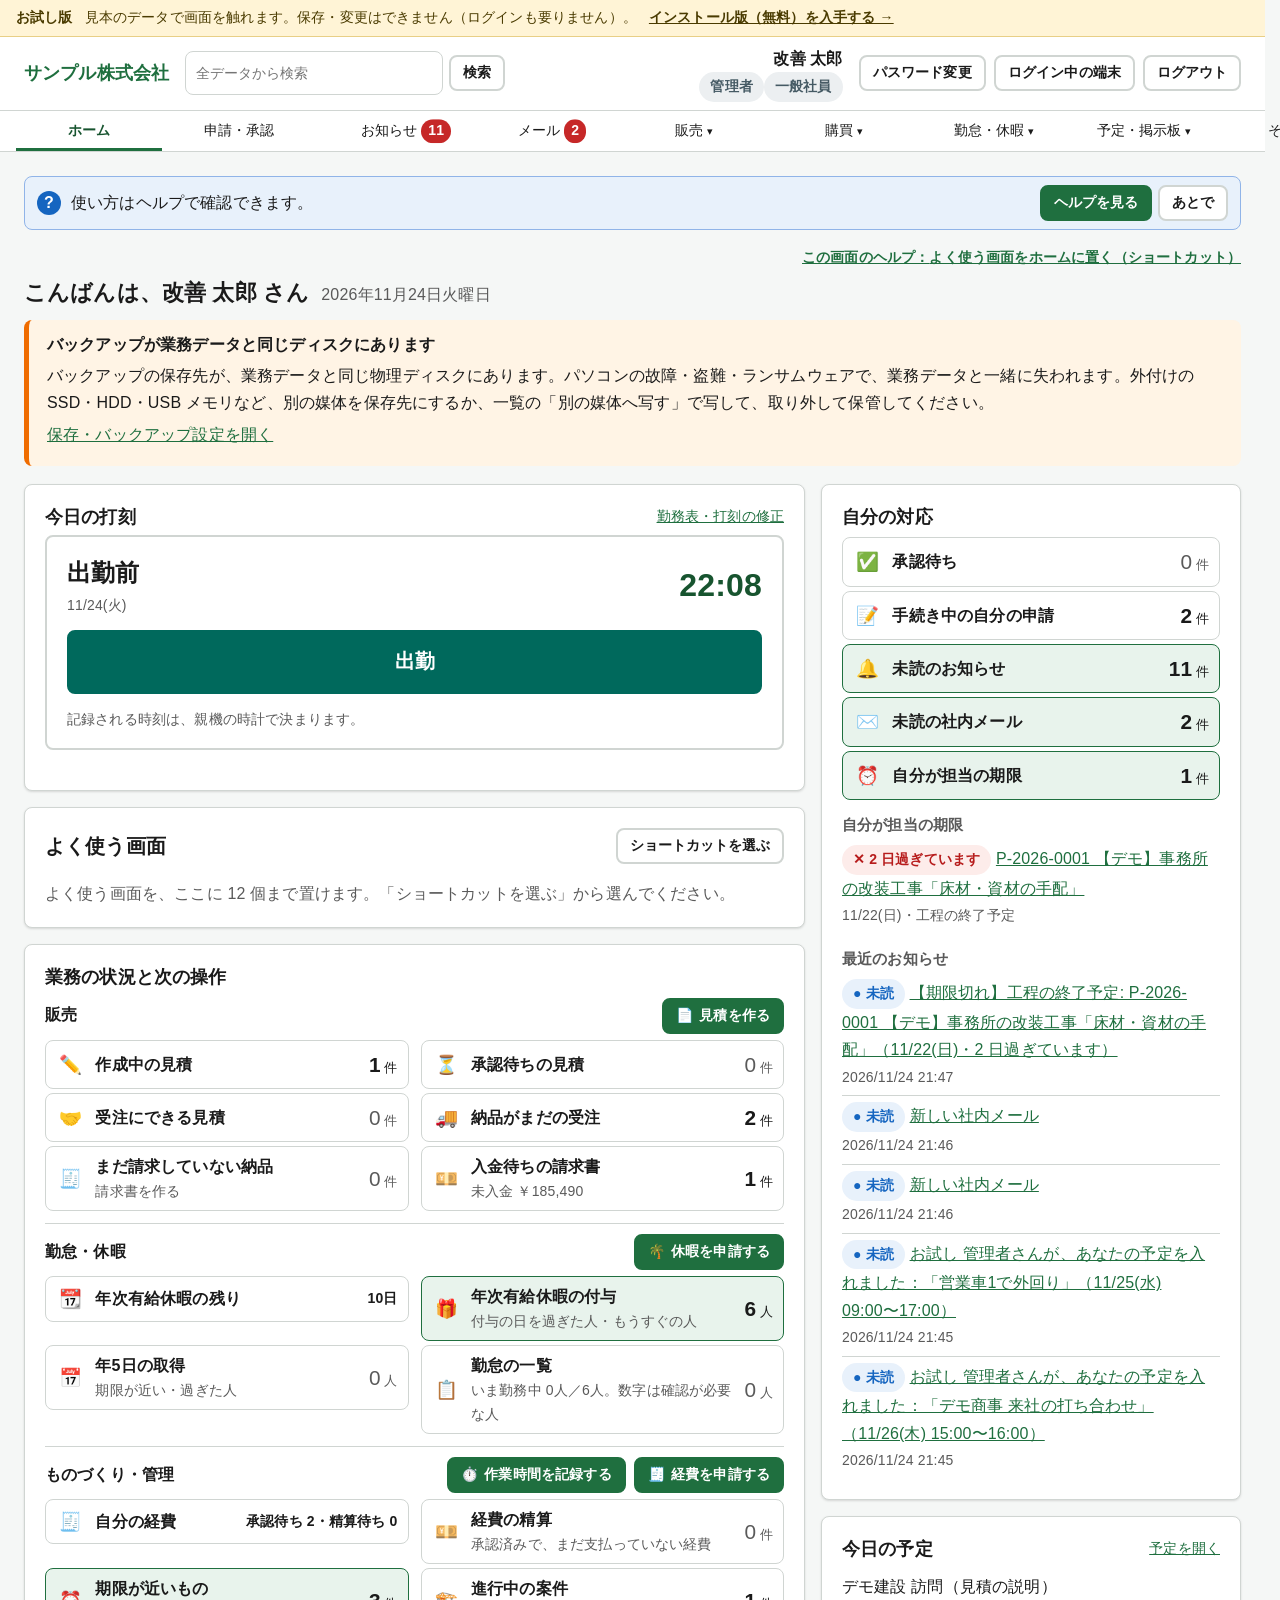
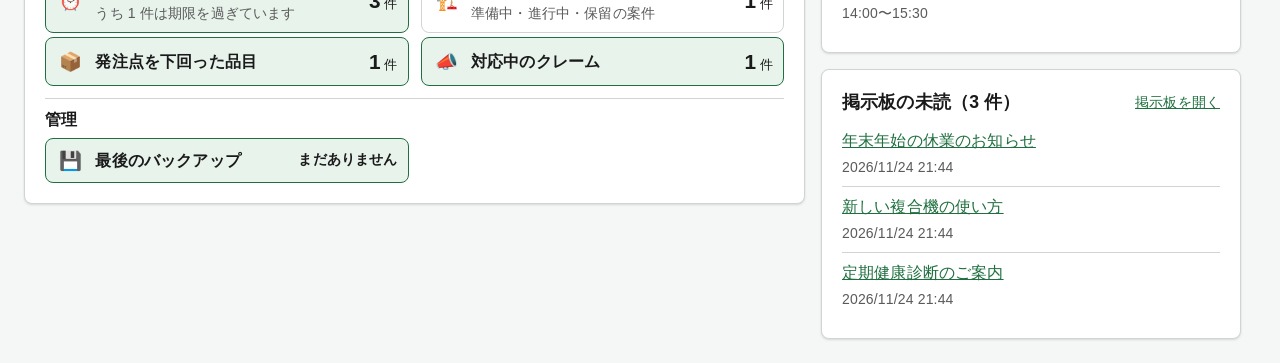
==== commit 25b3bb81: "お試し版を「改善 太郎」で開くようにする。上のメニューを長押しで並べ替えられるようにする" ====
--- a/docs/index.html
+++ b/docs/index.html
@@ -17,10 +17,10 @@
     <meta name="apple-mobile-web-app-status-bar-style" content="default" />
     <meta name="mobile-web-app-capable" content="yes" />
     <title>読み込み中…</title>
-    <script type="module" crossorigin src="./assets/index-Bb6bUO8E.js"></script>
+    <script type="module" crossorigin src="./assets/index-C9SOCjzX.js"></script>
     <link rel="modulepreload" crossorigin href="./assets/vendor-Cu3ui_9a.js">
-    <link rel="modulepreload" crossorigin href="./assets/help-C9Dtkb84.js">
-    <link rel="stylesheet" crossorigin href="./assets/index-DO0fmV7r.css">
+    <link rel="modulepreload" crossorigin href="./assets/help-c0XRlduX.js">
+    <link rel="stylesheet" crossorigin href="./assets/index-Ds-kgG5v.css">
   </head>
   <body>
     <div id="root"></div>
--- a/docs/assets/index-Ds-kgG5v.css
+++ b/docs/assets/index-Ds-kgG5v.css
@@ -0,0 +1 @@
+:root{--brand: #1f6f3f;--brand-dark: #17542f;--brand-light: #e8f3ec;--text: #1a1a1a;--text-weak: #5a5a5a;--border: #d0d5d2;--bg: #f5f7f6;--surface: #ffffff;--save: #1f6f3f;--submit: #1565c0;--approve: #00695c;--danger: #c62828;--warn: #ef6c00;--warn-bg: #fff4e5;--danger-bg: #fdecea;--info-bg: #e8f1fb;--font-base: 16px;--font-lg: 18px;--font-sm: 14px;--radius: 8px;--shadow: 0 1px 3px rgba(0, 0, 0, .08), 0 1px 2px rgba(0, 0, 0, .06);--page-max: 1760px}*{box-sizing:border-box}html,body,#root{height:100%;margin:0}html{overflow-y:scroll;scrollbar-gutter:stable}body{font-family:Yu Gothic UI,Yu Gothic,Meiryo,Hiragino Kaku Gothic ProN,sans-serif;font-size:var(--font-base);line-height:1.7;color:var(--text);background:var(--bg);letter-spacing:.01em}h1,h2,h3{line-height:1.4;margin:0 0 .6em}h1{font-size:1.5rem}h2{font-size:1.25rem}h3{font-size:1.05rem}a{color:var(--brand)}.app-shell{display:flex;flex-direction:column;min-height:100vh}.skip-link{position:absolute;left:8px;top:-80px;z-index:200;padding:8px 14px;background:var(--surface);border:2px solid var(--brand);border-radius:var(--radius);color:var(--brand-dark);font-weight:700}.skip-link:focus{top:8px}.appbar{background:var(--surface);border-bottom:1px solid var(--border)}.appbar-inner{display:flex;align-items:center;flex-wrap:wrap;gap:8px 16px;max-width:var(--page-max);margin:0 auto;padding:8px 24px;min-height:56px}.appbar-brand{font-weight:700;font-size:var(--font-lg);color:var(--brand);text-decoration:none;overflow-wrap:anywhere}.appbar-spacer{flex:1}.appbar-user{font-size:var(--font-sm);color:var(--text-weak);text-align:right}.appbar-user strong{display:block;color:var(--text);font-size:var(--font-base)}.topnav{position:relative;z-index:40;background:var(--surface);border-bottom:1px solid var(--border)}.topnav-list{list-style:none;display:grid;grid-auto-flow:column;grid-auto-columns:var(--topnav-cell, max-content);justify-content:start;gap:2px 4px;max-width:var(--page-max);margin:0 auto;padding:4px 16px 0}.topnav-cat{position:relative}.topnav-top{position:relative;display:inline-flex;align-items:center;justify-content:center;width:100%;box-sizing:border-box;gap:6px;min-height:36px;padding:4px 16px;border:none;border-bottom:3px solid transparent;border-radius:var(--radius) var(--radius) 0 0;background:none;color:var(--text);font:inherit;font-size:var(--font-sm);letter-spacing:inherit;line-height:1.4;text-decoration:none;white-space:nowrap;cursor:pointer}.topnav-label{display:inline-flex;flex-direction:column;align-items:center}.topnav-label:after{content:attr(data-label);font-weight:700;height:0;overflow:hidden;visibility:hidden;pointer-events:none}.topnav-top:hover{background:var(--brand-light)}.topnav-top:focus-visible{outline:3px solid #7aa7ff;outline-offset:-3px}.topnav-top.is-current{border-bottom-color:var(--brand);color:var(--brand-dark);font-weight:700}.topnav-top[aria-expanded=true]{background:var(--brand-light);color:var(--brand-dark);box-shadow:inset 0 -3px 0 var(--brand-dark)}.topnav-name{position:relative;display:inline-flex;align-items:center}.topnav-caret{position:absolute;top:50%;left:calc(100% + 4px);font-size:.75em;transform:translateY(-50%);transition:transform .15s}.topnav-top[aria-expanded=true] .topnav-caret{transform:translateY(-50%) rotate(180deg)}.topnav-top .badge{margin-left:2px}.topnav-count{position:absolute;top:50%;left:calc(100% + 4px);transform:translateY(-50%);display:inline-flex;align-items:center;justify-content:center;font-size:var(--font-sm)}.topnav-caret+.topnav-count{left:calc(100% + 16px)}.topnav-count .badge,.topnav-top .topnav-count .badge{margin:0;padding:1px 6px;min-width:0;font-size:var(--font-sm);line-height:1.4}.topnav-measure{position:absolute;top:0;left:0;width:0;height:0;overflow:hidden;visibility:hidden;pointer-events:none}.topnav-measure-row{display:flex;flex-wrap:nowrap;width:max-content;margin:0;padding:0;list-style:none}.topnav-panel{position:absolute;top:100%;left:0;z-index:50;list-style:none;margin:0;padding:6px 0;width:max-content;min-width:220px;max-width:min(360px,calc(100vw - 16px));background:var(--surface);border:1px solid var(--brand);border-radius:0 var(--radius) var(--radius) var(--radius);box-shadow:0 8px 24px #00000029}.topnav-panel[hidden]{display:none}.topnav-panel a{display:flex;align-items:center;gap:10px;min-height:44px;padding:8px 16px;border-left:4px solid transparent;color:var(--text);text-decoration:none;overflow-wrap:anywhere}.topnav-panel a:hover{background:var(--brand-light)}.topnav-panel a:focus-visible{outline:3px solid #7aa7ff;outline-offset:-3px;background:var(--brand-light)}.topnav-panel a.is-current{border-left-color:var(--brand);background:var(--brand-light);color:var(--brand-dark);font-weight:700}.topnav-group+.topnav-group,.topnav-panel>li:not(.topnav-group)+.topnav-group{margin-top:4px;padding-top:4px;border-top:1px solid var(--border)}.topnav-group-head{display:block;padding:6px 16px 2px;color:var(--text-weak);font-size:var(--font-sm);font-weight:700}.topnav-group.is-current>.topnav-group-head{color:var(--brand-dark)}.topnav-sublist{list-style:none;margin:0;padding:0}.topnav-sublist .topnav-group-head{padding-left:28px;font-weight:400}.topnav-sublist .topnav-sublist a{padding-left:28px}.topnav-panel.is-wide{width:min(760px,calc(100vw - 16px));max-width:none;column-width:230px;column-gap:0}.topnav-panel.is-wide>li{break-inside:avoid}.topnav-panel.is-wide>.topnav-group{margin-top:0;border-top:0}.nav-icon{width:1.4em;text-align:center;flex-shrink:0}.content{flex:1;padding:24px;max-width:var(--page-max);width:100%;margin:0 auto}.content:focus{outline:none}.page-header{display:flex;align-items:flex-start;gap:16px;margin-bottom:20px;flex-wrap:wrap}.page-header h1{margin:0}.page-header .spacer{flex:1}.page-description{color:var(--text-weak);font-size:var(--font-sm);margin:4px 0 0}.card{background:var(--surface);border:1px solid var(--border);border-radius:var(--radius);box-shadow:var(--shadow);padding:20px;margin-bottom:20px}.card>h2:first-child,.card>h3:first-child{margin-top:0}.card-grid{display:grid;grid-template-columns:repeat(auto-fill,minmax(240px,1fr));gap:16px}.stat{background:var(--surface);border:1px solid var(--border);border-radius:var(--radius);padding:18px 20px;text-decoration:none;color:inherit;display:block}.stat:hover{border-color:var(--brand)}.stat-label{font-size:var(--font-sm);color:var(--text-weak)}.stat-value{font-size:2rem;font-weight:700;color:var(--brand-dark);line-height:1.2}.stat-value.zero{color:var(--text-weak)}.btn{display:inline-flex;align-items:center;justify-content:center;gap:6px;min-height:44px;padding:8px 20px;font-size:var(--font-base);font-family:inherit;font-weight:700;border-radius:var(--radius);border:2px solid transparent;cursor:pointer;background:var(--surface);color:var(--text);border-color:var(--border);text-decoration:none}.btn:hover:not(:disabled){background:#f0f0f0}.btn:disabled{opacity:.5;cursor:not-allowed}.btn:focus-visible{outline:3px solid #7aa7ff;outline-offset:2px}.btn-save{background:var(--save);color:#fff;border-color:var(--save)}.btn-submit{background:var(--submit);color:#fff;border-color:var(--submit)}.btn-approve{background:var(--approve);color:#fff;border-color:var(--approve)}.btn-danger{background:var(--danger);color:#fff;border-color:var(--danger)}.btn-save:hover:not(:disabled){background:var(--brand-dark)}.btn-submit:hover:not(:disabled){background:#0d47a1}.btn-approve:hover:not(:disabled){background:#004d40}.btn-danger:hover:not(:disabled){background:#8e0000}.btn-outline-warn{color:var(--warn);border-color:var(--warn)}.btn-outline-danger{color:var(--danger);border-color:var(--danger)}.btn-sm{min-height:36px;padding:4px 12px;font-size:var(--font-sm)}.btn-row{display:flex;gap:12px;flex-wrap:wrap;align-items:center}.field{margin-bottom:16px}.field label{display:block;font-weight:700;margin-bottom:6px;font-size:var(--font-sm)}.field .required{color:var(--danger);margin-left:4px;font-size:var(--font-sm)}.field .hint{color:var(--text-weak);font-size:var(--font-sm);margin-top:4px}input[type=text],input[type=password],input[type=number],input[type=date],input[type=email],input[type=tel],select,textarea{width:100%;min-height:44px;padding:8px 12px;font-size:var(--font-base);font-family:inherit;border:1px solid var(--border);border-radius:var(--radius);background:#fff;color:var(--text)}textarea{min-height:90px;resize:vertical}input:focus,select:focus,textarea:focus{outline:3px solid #7aa7ff;outline-offset:0;border-color:var(--brand)}.field.has-error input,.field.has-error select,.field.has-error textarea{border-color:var(--danger);background:snow}.field-error{color:var(--danger);font-size:var(--font-sm);margin-top:4px;font-weight:700}.checkbox-row{display:flex;align-items:flex-start;gap:10px;margin-bottom:12px}.checkbox-row input[type=checkbox]{width:22px;height:22px;margin-top:2px;flex-shrink:0}.form-grid{display:grid;grid-template-columns:repeat(auto-fit,minmax(260px,1fr));gap:0 20px}.table-wrap{overflow-x:auto}table.data{width:100%;border-collapse:collapse;font-size:var(--font-base)}table.data th,table.data td{padding:10px 12px;border-bottom:1px solid var(--border);text-align:left;vertical-align:middle}table.data th{background:#f0f3f1;font-weight:700;font-size:var(--font-sm);white-space:nowrap;position:sticky;top:0;z-index:2}table.data tbody tr:hover{background:var(--brand-light)}table.data td.num{text-align:right;font-variant-numeric:tabular-nums}table.data td.actions{white-space:nowrap}.empty-state{padding:48px 24px;text-align:center;color:var(--text-weak)}.empty-state .big{font-size:1.1rem;margin-bottom:8px;color:var(--text)}.badge{display:inline-block;padding:2px 10px;border-radius:999px;font-size:var(--font-sm);font-weight:700;white-space:nowrap;border:1px solid transparent}.badge-gray{background:#eceff1;color:#455a64}.badge-blue{background:var(--info-bg);color:#1565c0}.badge-green{background:#e6f4ea;color:#1b5e20}.badge-orange{background:var(--warn-bg);color:#e65100}.badge-red{background:var(--danger-bg);color:#b71c1c}.badge-count{background:var(--danger);color:#fff;min-width:24px;text-align:center}.notice{border-radius:var(--radius);padding:14px 18px;margin-bottom:18px;border-left:5px solid}.notice h3{margin:0 0 6px;font-size:var(--font-base)}.notice p{margin:0 0 4px}.notice ul{margin:6px 0 0;padding-left:1.4em}.notice-info{background:var(--info-bg);border-color:#1565c0}.notice-warn{background:var(--warn-bg);border-color:var(--warn)}.notice-danger{background:var(--danger-bg);border-color:var(--danger)}.notice-ok{background:#e6f4ea;border-color:#1b5e20}.error-box{background:var(--danger-bg);border-left:5px solid var(--danger);border-radius:var(--radius);padding:14px 18px;margin-bottom:18px}.error-box .cause{font-weight:700;margin:0 0 6px}.error-box .remedy{margin:0;color:#6d2020}.error-box ul{margin:8px 0 0;padding-left:1.4em}.dialog-backdrop{position:fixed;top:0;right:0;bottom:0;left:0;background:#00000073;display:flex;align-items:center;justify-content:center;padding:24px;z-index:100}.dialog{background:var(--surface);border-radius:var(--radius);max-width:560px;width:100%;max-height:90vh;overflow-y:auto;padding:24px;box-shadow:0 10px 40px #0000004d}.dialog h2{margin-top:0}.dialog-actions{display:flex;gap:12px;justify-content:flex-end;margin-top:20px;flex-wrap:wrap}.centered-page{min-height:100vh;display:flex;align-items:center;justify-content:center;padding:24px;background:var(--bg)}.centered-card{background:var(--surface);border-radius:12px;box-shadow:0 4px 24px #0000001a;padding:32px;width:100%;max-width:480px}.centered-card.wide{max-width:640px}.centered-card h1{text-align:center;color:var(--brand);margin-bottom:4px}.centered-card .tagline{text-align:center;color:var(--text-weak);margin:0 0 24px;font-size:var(--font-sm)}.loading{padding:48px;text-align:center;color:var(--text-weak)}.url-row{display:flex;align-items:center;gap:12px;padding:12px;border:1px solid var(--border);border-radius:var(--radius);margin-bottom:10px;background:#fbfdfc;flex-wrap:wrap}.url-row code{font-size:1.15rem;font-weight:700;color:var(--brand-dark);background:var(--brand-light);padding:6px 12px;border-radius:6px;-webkit-user-select:all;user-select:all}.url-row .iface{color:var(--text-weak);font-size:var(--font-sm)}pre.command{background:#1e1e1e;color:#e8e8e8;padding:12px 14px;border-radius:var(--radius);overflow-x:auto;font-size:var(--font-sm);-webkit-user-select:all;user-select:all}.toolbar{display:flex;gap:12px;align-items:center;flex-wrap:wrap;margin-bottom:16px}.toolbar input[type=text],.toolbar select{width:auto;min-width:180px}.pagination{display:flex;gap:12px;align-items:center;justify-content:center;margin-top:16px;flex-wrap:wrap}.pagination .info{color:var(--text-weak);font-size:var(--font-sm)}.timeline{list-style:none;padding:0;margin:0}.timeline li{padding:12px 0 12px 20px;border-left:3px solid var(--border);margin-left:8px;position:relative}.timeline li:last-child{border-left-color:transparent}.timeline li:before{content:"";position:absolute;left:-8px;top:18px;width:13px;height:13px;border-radius:50%;background:var(--brand)}.timeline .when{color:var(--text-weak);font-size:var(--font-sm)}.timeline .who{font-weight:700}.steps{list-style:none;padding:0;margin:0}.steps li{display:flex;align-items:center;gap:12px;padding:12px;border:1px solid var(--border);border-radius:var(--radius);margin-bottom:8px}.steps li.current{border-color:var(--submit);background:var(--info-bg)}.steps li.done{background:#f4faf6}.steps .step-no{width:32px;height:32px;flex-shrink:0;border-radius:50%;background:var(--border);display:flex;align-items:center;justify-content:center;font-weight:700}.steps li.done .step-no{background:var(--approve);color:#fff}.steps li.current .step-no{background:var(--submit);color:#fff}.mono{font-family:Consolas,Courier New,monospace}.text-weak{color:var(--text-weak)}.text-sm{font-size:var(--font-sm)}.nowrap{white-space:nowrap}.mt-0{margin-top:0}.mb-0{margin-bottom:0}.print-meta{display:none}@media print{.appbar,.topnav,.skip-link,.toolbar,.btn,.search-row,.filter-chip,.saved-banner,.error-box,.dialog-backdrop,[role=menu],.no-print,.sort-note.idle,.more-details-toggle{display:none!important}.print-meta{display:block;margin:0 0 6px;text-align:right;font-size:11px;color:#333}.app-shell{display:block}.content{padding:0;max-width:none}.card{border:none;box-shadow:none;padding:0}.page-header{margin-bottom:8px}.tabs{border:none;margin:0 0 4px}.tab:not(.active){display:none!important}.tab.active{background:none;color:inherit;border:none;padding:0;min-height:0}.pagination{justify-content:flex-start;margin-top:6px}.table-wrap{overflow:visible!important}table.data{font-size:11px}table.data th,table.data td{padding:4px 6px}table.data th{background:#eee!important;-webkit-print-color-adjust:exact;print-color-adjust:exact;position:static;white-space:normal}table.data thead{display:table-header-group}table.data tfoot{display:table-row-group}table.data tr{break-inside:avoid;page-break-inside:avoid}table.data tbody tr:hover{background:none}a{color:inherit;text-decoration:none}body{background:#fff;font-size:12px}}@page{margin:12mm}@media(max-width:900px){.appbar-inner{padding:8px 12px}.topnav-list{padding:4px 8px 0}.content{padding:16px 12px}}.spinner{width:1em;height:1em;border:2px solid currentColor;border-right-color:transparent;border-radius:50%;display:inline-block;animation:spin .7s linear infinite}@keyframes spin{to{transform:rotate(360deg)}}@media(prefers-reduced-motion:reduce){.spinner{animation:none}}.saved-banner{position:sticky;top:0;z-index:20;display:flex;align-items:center;gap:10px;background:#e6f4ea;border:1px solid #1b5e20;border-left-width:5px;border-radius:var(--radius);padding:12px 16px;margin-bottom:16px;font-weight:700;color:#1b5e20}.saved-icon{width:24px;height:24px;border-radius:50%;background:#1b5e20;color:#fff;display:flex;align-items:center;justify-content:center;flex-shrink:0}.saved-close{margin-left:auto;background:none;border:none;cursor:pointer;font-size:1.4rem;line-height:1;color:#1b5e20;min-width:32px;min-height:32px}.search-select{position:relative}.search-select-value{width:100%;min-height:44px;padding:8px 12px;font-size:var(--font-base);font-family:inherit;text-align:left;background:#fff;border:1px solid var(--border);border-radius:var(--radius);cursor:pointer;display:flex;align-items:center;gap:8px}.search-select-value:focus-visible{outline:3px solid #7aa7ff}.search-select-caret{margin-left:auto;color:var(--text-weak);font-size:.7rem}.search-select-panel{position:absolute;top:calc(100% + 4px);left:0;right:0;background:#fff;border:1px solid var(--brand);border-radius:var(--radius);box-shadow:0 6px 20px #00000026;z-index:30;padding:8px}.search-select-list{list-style:none;margin:8px 0 0;padding:0;max-height:260px;overflow-y:auto}.search-select-item{width:100%;min-height:44px;padding:8px 12px;text-align:left;background:none;border:none;border-radius:6px;cursor:pointer;font-size:var(--font-base);font-family:inherit;display:flex;align-items:center;gap:10px}.search-select-item:hover:not(:disabled){background:var(--brand-light)}.search-select-item.selected{background:var(--brand-light);font-weight:700}.search-select-item:disabled{opacity:.55;cursor:not-allowed}.search-select-empty{padding:16px;color:var(--text-weak);text-align:center}.more-details{margin:12px 0}.more-details-toggle{background:none;border:none;color:var(--brand-dark);font-size:var(--font-base);font-family:inherit;font-weight:700;cursor:pointer;padding:10px 4px;min-height:44px;display:flex;align-items:center;gap:8px}.more-details-toggle:hover{text-decoration:underline}.more-details-body{border-left:3px solid var(--border);padding-left:16px;margin-top:8px}.wizard-steps{display:flex;gap:8px;margin-bottom:24px;flex-wrap:wrap}.wizard-step{display:flex;align-items:center;gap:8px;padding:8px 14px;border-radius:999px;background:#eceff1;color:var(--text-weak);font-size:var(--font-sm);font-weight:700}.wizard-step.current{background:var(--brand);color:#fff}.wizard-step.done{background:#e6f4ea;color:#1b5e20}.wizard-step .num{width:22px;height:22px;border-radius:50%;background:#0000001f;display:flex;align-items:center;justify-content:center;font-size:12px}.wizard-step.current .num{background:#ffffff4d}.wizard-step.failed{background:#fdecea;color:#b71c1c}.wizard-step.skipped{background:#f5f5f5;color:var(--text-weak);font-weight:400}.restore-steps{list-style:none;padding:0;margin:0 0 20px;display:grid;gap:6px}.restore-step{display:flex;gap:10px;align-items:flex-start;padding:8px 12px;border-radius:8px;background:#f5f7f8;color:var(--text-weak)}.restore-step .num{flex-shrink:0;width:24px;height:24px;border-radius:50%;background:#0000001f;display:flex;align-items:center;justify-content:center;font-size:12px;font-weight:700}.restore-step-body{display:flex;flex-direction:column;gap:2px}.restore-step-label{font-weight:700}.restore-step-detail{font-size:var(--font-sm)}.restore-step.current{background:var(--brand);color:#fff}.restore-step.current .num{background:#ffffff4d}.restore-step.done{background:#e6f4ea;color:#1b5e20}.restore-step.failed{background:#fdecea;color:#b71c1c}.restore-step.skipped{opacity:.75}.check-list{list-style:none;padding:0;margin:8px 0 12px}.check-list li{display:flex;gap:8px;align-items:baseline;padding:4px 0}.action-grid{display:grid;grid-template-columns:repeat(auto-fill,minmax(200px,1fr));gap:14px}.action-tile{display:flex;flex-direction:column;align-items:flex-start;gap:4px;min-height:92px;padding:16px 18px;border:2px solid var(--border);border-radius:var(--radius);background:var(--surface);color:inherit;text-decoration:none;cursor:pointer;font-family:inherit;text-align:left}.action-tile:hover{border-color:var(--brand);background:var(--brand-light)}.action-tile:focus-visible{outline:3px solid #7aa7ff;outline-offset:2px}.action-tile .tile-icon{font-size:1.6rem;line-height:1}.action-tile .tile-title{font-size:1.05rem;font-weight:700}.action-tile .tile-desc{font-size:var(--font-sm);color:var(--text-weak)}.action-tile .tile-count{margin-left:auto;font-size:1.6rem;font-weight:700;color:var(--danger)}.action-tile.primary{border-color:var(--brand);background:var(--brand-light)}.empty-state .empty-icon{font-size:2.6rem;display:block;margin-bottom:12px}.empty-state .btn{margin-top:16px}.attach-list{list-style:none;margin:0;padding:0}.attach-item{display:flex;align-items:center;gap:12px;padding:10px 12px;border:1px solid var(--border);border-radius:var(--radius);margin-bottom:8px;flex-wrap:wrap}.attach-item .attach-name{font-weight:700}.attach-drop{border:2px dashed var(--border);border-radius:var(--radius);padding:20px;text-align:center;background:#fafcfb}.attach-drop.over{border-color:var(--brand);background:var(--brand-light)}.route-step-card{border:1px solid var(--border);border-radius:var(--radius);padding:16px;margin-bottom:12px;background:#fbfdfc}.route-step-head{display:flex;align-items:center;gap:10px;margin-bottom:12px}.route-step-head .step-no{width:30px;height:30px;border-radius:50%;background:var(--brand);color:#fff;display:flex;align-items:center;justify-content:center;font-weight:700;flex-shrink:0}.route-step-head .spacer{flex:1}.badge:before{margin-right:4px}.badge-green:before{content:"✓"}.badge-red:before{content:"✕"}.badge-orange:before{content:"！"}.badge-blue:before{content:"●"}.badge-count:before{content:"";margin-right:0}a:focus-visible,button:focus-visible,[tabindex]:focus-visible{outline:3px solid #7aa7ff;outline-offset:2px;border-radius:4px}.sr-only{position:absolute;width:1px;height:1px;padding:0;margin:-1px;overflow:hidden;clip:rect(0,0,0,0);white-space:nowrap;border:0}.flow{list-style:none;display:flex;flex-wrap:wrap;padding:0;margin:0 0 16px}.flow-step{flex:1 1 150px;min-width:150px;display:flex;gap:10px;align-items:flex-start;padding:10px 12px;background:var(--surface);border:1px solid var(--border)}.flow-step+.flow-step{border-left-width:0}.flow-step:first-child{border-radius:var(--radius) 0 0 var(--radius)}.flow-step:last-child{border-radius:0 var(--radius) var(--radius) 0}.flow-mark{width:28px;height:28px;flex-shrink:0;border-radius:50%;display:flex;align-items:center;justify-content:center;font-weight:700;background:var(--border)}.flow-step.done{background:#f4faf6}.flow-step.done .flow-mark{background:var(--approve);color:#fff}.flow-step.current{background:var(--info-bg);border-color:var(--submit);border-left-width:1px}.flow-step.current .flow-mark{background:var(--submit);color:#fff}.flow-step.stopped{background:var(--danger-bg)}.flow-step.stopped .flow-mark{background:var(--danger);color:#fff}.flow-step.skipped{color:var(--text-weak)}.flow-body{display:flex;flex-direction:column;min-width:0}.flow-label{font-weight:700}.flow-state{font-weight:400;font-size:var(--font-sm)}.flow-detail{font-size:var(--font-sm);color:var(--text-weak);overflow-wrap:anywhere}a.flow-detail{color:var(--brand)}.action-bar{margin-bottom:8px}.action-hint{margin:8px 0 0}.action-blocked{margin:6px 0 0;color:#8a4b00}table.data.line-editor th,table.data.line-editor td{padding:6px;vertical-align:top}table.data.line-editor tbody tr:hover{background:transparent}.line-editor input,.line-editor select{min-height:40px;padding:6px 8px}.line-editor input.spec{margin-top:4px;min-height:34px;font-size:var(--font-sm)}.line-editor .col-no{width:44px;text-align:center;padding-top:14px}.line-editor .col-qty{width:84px}.line-editor .col-unit{width:72px}.line-editor .col-price{width:124px}.line-editor .col-tax{width:150px}.line-editor .col-amount{width:120px;text-align:right;padding-top:14px;font-variant-numeric:tabular-nums}.line-editor .col-ops{width:150px;white-space:nowrap}.line-editor .col-ops .btn{margin-right:4px}.line-editor tr.row-error td{background:snow}.line-error{color:var(--danger);font-size:var(--font-sm);font-weight:700;margin-top:4px}table.data th.num{text-align:right}table.data .col-no{width:44px;text-align:center}.doc-summary{display:flex;gap:24px;align-items:flex-start;flex-wrap:wrap;margin-top:16px}.discount-field{width:280px;max-width:100%}.totals-box{margin-left:auto;width:100%;max-width:440px;border:1px solid var(--border);border-radius:var(--radius);overflow:hidden}.totals-box table{width:100%;border-collapse:collapse}.totals-box th,.totals-box td{padding:8px 12px;border-bottom:1px solid var(--border);font-weight:400;text-align:left}.totals-box td{text-align:right;font-variant-numeric:tabular-nums;white-space:nowrap}.totals-box tr.sub th,.totals-box tr.sub td{font-size:var(--font-sm);color:var(--text-weak)}.totals-box tr.sub th{padding-left:24px}.totals-box tr.grand th,.totals-box tr.grand td{font-weight:700;font-size:var(--font-lg);background:var(--brand-light);border-bottom:none}.totals-caption{margin:6px 12px}.doc-amount{font-size:1.6rem;font-weight:700;font-variant-numeric:tabular-nums;white-space:nowrap}.two-col{display:grid;grid-template-columns:repeat(auto-fit,minmax(340px,1fr));gap:0 16px}.kv{width:100%;border-collapse:collapse}.kv th{width:150px;text-align:left;vertical-align:top;font-weight:400;color:var(--text-weak);font-size:var(--font-sm);padding:6px 12px 6px 0}.kv td{padding:6px 0;overflow-wrap:anywhere}.card-head{display:flex;align-items:center;gap:12px;margin-bottom:8px}.card-head h2{margin:0;flex:1}.field-link{margin:-8px 0 12px}.search-row{display:flex;gap:8px;align-items:center;flex-wrap:wrap}.search-row input[type=text]{width:320px;max-width:100%}.filter-chip{display:inline-flex;gap:8px;align-items:center;padding:4px 4px 4px 12px;border-radius:999px;background:var(--brand-light);font-size:var(--font-sm)}.activity-form{padding-bottom:12px;border-bottom:1px solid var(--border)}.progress-wrap{display:inline-flex;align-items:center;gap:8px}.progress{display:inline-block;width:90px;height:10px;border-radius:5px;background:#e3e7e5;overflow:hidden}.progress>span{display:block;height:100%;background:var(--approve)}.dialog.wide{max-width:960px;width:calc(100% - 32px)}.candidate{border:1px solid var(--border);border-radius:var(--radius);padding:10px 12px;margin-bottom:12px}table.data.candidate-lines{margin-top:6px}table.data.candidate-lines td{padding:6px 8px}button.week-cell{display:block;width:100%;min-height:40px;text-align:right;padding:6px 4px}.seg{display:grid;grid-template-columns:repeat(auto-fit,minmax(220px,1fr));gap:8px}.seg-item{display:flex;flex-direction:column;gap:4px;text-align:left;padding:12px 14px;border:2px solid var(--border);border-radius:var(--radius);background:var(--surface);color:inherit;font:inherit;cursor:pointer}.seg-item.active{border-color:var(--brand);background:var(--brand-light)}.seg-item.active strong:before{content:"● ";color:var(--brand)}.bar{display:block;height:12px;min-width:2px;border-radius:3px;background:var(--brand)}table.data tr.total-row th,table.data tr.total-row td{font-weight:700;border-top:2px solid var(--text-weak);background:#f7f9f8}.inline-field{display:inline-flex;align-items:center;gap:8px;font-weight:700;font-size:var(--font-sm)}.inline-field input,.inline-field select{width:auto}.punch-panel{border:2px solid var(--border);border-radius:var(--radius);padding:16px 20px;margin-bottom:20px;background:var(--surface)}.punch-panel.state-working{border-color:var(--approve)}.punch-panel.state-on_break{border-color:var(--warn)}.punch-head{display:flex;align-items:center;gap:16px;margin-bottom:12px}.punch-head>div:first-child{flex:1}.punch-state{font-size:1.5rem;font-weight:700}.punch-clock{font-size:2rem;font-weight:700;font-variant-numeric:tabular-nums;color:var(--brand-dark)}.punch-buttons{display:grid;grid-template-columns:repeat(auto-fit,minmax(150px,1fr));gap:12px;margin-bottom:12px}.punch-btn{min-height:64px;font-size:1.25rem;font-weight:700}.punch-btn:disabled{opacity:.35}.punch-in:not(:disabled){background:var(--approve);border-color:var(--approve);color:#fff}.punch-out:not(:disabled){background:var(--brand);border-color:var(--brand);color:#fff}.punch-break_start:not(:disabled),.punch-break_end:not(:disabled){background:var(--warn-bg);border-color:var(--warn)}.punch-message{color:#1b5e20;font-weight:700;margin:8px 0}.month-nav{display:flex;align-items:center;gap:12px;margin:8px 0 16px;flex-wrap:wrap}.month-title{margin:0;font-size:1.25rem}.stat-grid{display:grid;grid-template-columns:repeat(auto-fill,minmax(180px,1fr));gap:10px}.stat-grid .stat{padding:10px 14px}.stat-grid .stat:hover{border-color:var(--border)}.stat-grid .stat-value{font-size:1.2rem}.stat-grid .stat-strong .stat-value{font-size:1.4rem}.stat-grid .stat-alert{border-color:var(--danger);background:var(--danger-bg)}table.data.timecard td{padding-top:6px;padding-bottom:6px}table.data.timecard tr.tc-holiday td{background:#fff8ec}table.data.timecard tr.tc-legal_holiday td{background:#fdecea}table.data.timecard tr.tc-today td{box-shadow:inset 0 2px 0 var(--brand),inset 0 -2px 0 var(--brand)}table.data.timecard tr.tc-alert td:first-child{border-left:4px solid var(--danger)}.tc-note{color:#b71c1c}.warn-list{list-style:none;padding:0;margin:0;display:grid;gap:10px}.warn-item{border-left:4px solid var(--border);padding:8px 12px;background:#fafbfa;border-radius:4px}.warn-item.warn-exceeded{border-left-color:var(--danger);background:var(--danger-bg)}.warn-item.warn-caution{border-left-color:var(--warn);background:var(--warn-bg)}.warn-item.warn-info{border-left-color:#1565c0;background:var(--info-bg)}.weekday-row{display:flex;gap:16px;flex-wrap:wrap}.checkbox-inline{display:inline-flex;align-items:center;gap:6px;font-weight:400}.checkbox-inline input[type=checkbox]{width:20px;height:20px}.plain-fieldset{border:0;padding:0;margin:0;min-width:0}.plain-fieldset h3{margin:20px 0 8px;font-size:1rem;border-bottom:1px solid var(--border);padding-bottom:4px}.compact-list{max-height:260px;overflow-y:auto;margin:8px 0;padding-left:1.4em}.balance{border:1px solid var(--border);border-radius:var(--radius);padding:12px 16px;margin-bottom:12px}.balance-main{display:flex;align-items:baseline;gap:12px}.balance-value{font-size:2rem;font-weight:700;color:var(--brand-dark)}.preview-box{border:1px dashed var(--brand);border-radius:var(--radius);padding:10px 14px;margin:8px 0 12px;background:var(--brand-light)}.seg.seg-inline{display:inline-grid;grid-template-columns:repeat(3,auto);gap:6px}.seg.seg-inline .seg-item{padding:6px 12px}table.data.week-grid{table-layout:fixed;min-width:960px}table.data.week-grid th,table.data.week-grid td{vertical-align:top}table.data.week-grid th.names{width:10.5em}table.data.week-grid thead th.names{left:0;z-index:3}table.data.week-grid tbody th{white-space:normal;overflow-wrap:anywhere;position:sticky;left:0;top:auto;z-index:1;background:var(--surface);box-shadow:1px 0 0 var(--border)}table.data.week-grid .sched-name{display:block;font-size:var(--font-base);font-weight:700}table.data.week-grid .sched-sub{display:block;font-size:var(--font-sm);font-weight:400;color:var(--text-weak)}table.data.week-grid tr.sched-company th,table.data.week-grid tr.sched-department th,table.data.week-grid tr.sched-unassigned th{background:#f0f3f1}table.data.week-grid tr.sched-company td,table.data.week-grid tr.sched-department td,table.data.week-grid tr.sched-unassigned td{background:#fafbfa}table.data.week-grid tr.is-self th{box-shadow:inset 4px 0 0 var(--brand),1px 0 0 var(--border)}.week-cell.is-empty{text-decoration:none;color:var(--text-weak)}.work-team table.data tr.is-selected td{background:var(--brand-light)}.work-team table.data tr.is-selected td:first-child{box-shadow:inset 4px 0 0 var(--brand)}.cost-inputs ul,.request-places ul{margin:0;padding-left:1.4em}.cost-inputs li,.request-places li{margin:6px 0}table.data.week-grid .ev-chip{overflow:hidden;overflow-wrap:anywhere;display:-webkit-box;-webkit-box-orient:vertical;-webkit-line-clamp:3}table.data .cell-wrap{min-width:12em;overflow-wrap:anywhere}table.data.approvals-list .sticky-end{position:sticky;right:0;background:var(--surface);box-shadow:-6px 0 6px -6px #00000040}table.data.approvals-list th.sticky-end{background:#f0f3f1;z-index:3}table.data.approvals-list tbody tr:hover td.sticky-end{background:var(--brand-light)}@media print{table.data.approvals-list .sticky-end{position:static;box-shadow:none}}.need-route{color:var(--danger);font-weight:700}table.data tr.row-warn td:first-child{box-shadow:inset 4px 0 0 var(--danger)}table.data.week-grid .is-today{background:var(--brand-light)}.ev-chip{display:block;width:100%;text-align:left;border:1px solid var(--border);border-left:4px solid #90a4ae;border-radius:4px;background:var(--surface);padding:4px 6px;margin:0 0 4px;font:inherit;font-size:var(--font-sm);cursor:pointer;color:inherit}.ev-chip:hover{border-color:var(--brand)}.ev-chip.ev-company{border-left-color:#2e7d32}.ev-chip.ev-department{border-left-color:#1565c0}.ev-chip.ev-masked{color:var(--text-weak);font-style:italic}.ev-time{font-weight:700;font-variant-numeric:tabular-nums}.ev-room{color:var(--text-weak)}.ev-add{width:100%;margin-top:2px}.ev-chip.ev-leave{border-left-color:var(--warn);background:var(--warn-bg);cursor:default;overflow-wrap:anywhere}.ev-chip.ev-leave:hover{border-color:var(--border);border-left-color:var(--warn)}a.ev-chip.ev-leave{cursor:pointer;text-decoration:none}a.ev-chip.ev-leave:hover{border-color:var(--brand);border-left-color:var(--warn);text-decoration:underline}.ev-repeat{color:var(--brand);font-weight:700;margin-right:2px}.dialog.event-dialog{display:flex;flex-direction:column;padding:0;overflow:hidden}.event-dialog-body{flex:1 1 auto;min-height:0;overflow-y:auto;padding:24px 24px 8px}.event-dialog .dialog-actions{flex-shrink:0;margin-top:0;padding:12px 24px 16px;border-top:1px solid var(--border);align-items:center}.repeat-apply{border:1px solid var(--brand);background:var(--brand-light);border-radius:var(--radius);padding:10px 14px;margin-bottom:16px}.repeat-apply .seg{margin:8px 0 4px}.repeat-box h3{margin-top:4px}.repeat-end{display:flex;flex-wrap:wrap;align-items:center;gap:8px 12px}.repeat-end input[type=date]{width:auto}.repeat-end input[type=number]{width:6em}.repeat-summary{font-weight:700;margin:0 0 12px}.delete-choice{flex-basis:100%;margin:0;font-weight:700}.people-picker input[type=text]{margin-bottom:6px}.people-picker ul{list-style:none;margin:0;padding:4px 8px;max-height:200px;overflow-y:auto;border:1px solid var(--border);border-radius:var(--radius)}.people-picker li{padding:2px 0}.people-picker .pp-tools{display:flex;flex-wrap:wrap;gap:6px 8px;align-items:center;margin-bottom:6px}.people-picker .pp-tools input[type=text]{flex:1 1 220px;min-width:0;width:auto;margin-bottom:0}.people-picker li.pp-inactive{color:var(--text-weak)}.people-picker li .badge{margin-left:6px}.event-record{margin:0 0 12px;padding:8px 12px;border:1px solid var(--border);border-radius:var(--radius);background:#fafbfa;font-size:var(--font-sm)}.event-record dl{display:grid;grid-template-columns:max-content 1fr;gap:2px 12px;margin:0}.event-record dt{color:var(--text-weak)}.event-record dd{margin:0;overflow-wrap:anywhere}.event-record .badge{margin-left:6px}.sched-row.is-delegated th.names .sched-sub{color:var(--brand)}table.data.delegation-list.is-all{min-width:820px}.delegation-levels legend{font-weight:700;margin-bottom:4px}.radio-card{display:flex;gap:8px;align-items:flex-start;padding:6px 0;cursor:pointer}.radio-card input{margin-top:4px}.room-booking{margin-bottom:4px}.room-booking .ev-chip{display:inline-block;width:auto;margin-right:6px}.board-list{list-style:none;margin:0;padding:0}.board-item{padding:10px 4px;border-bottom:1px solid var(--border)}.board-item.unread .board-title{font-weight:700}.board-item.pinned{background:#fffaf0}.board-title{font-size:1.05rem}.board-body{white-space:pre-wrap;line-height:1.8;overflow-wrap:anywhere}.tabs{display:flex;gap:4px;flex-wrap:wrap;border-bottom:2px solid var(--brand);margin:8px 0 16px}.tab{border:1px solid var(--border);border-bottom:0;background:var(--surface);color:var(--text);padding:8px 18px;border-radius:var(--radius) var(--radius) 0 0;cursor:pointer;font-size:var(--font-base);min-height:44px}.tab.active{background:var(--brand);color:#fff;border-color:var(--brand);font-weight:700}.linklike{background:none;border:0;padding:0;color:#1565c0;text-decoration:underline;cursor:pointer;font:inherit;text-align:left}.row-muted td,.row-muted th{color:var(--text-weak)}.row-focus td{background:var(--info-bg)}.row-total th,.row-total td{font-weight:700;border-top:2px solid var(--border)}.line-card{border:1px solid var(--border);border-radius:var(--radius);padding:12px 14px 4px;margin-bottom:12px;background:#fcfdfc}.line-card-head{display:flex;align-items:center;justify-content:space-between;margin-bottom:8px}.gantt{overflow-x:auto;margin-bottom:16px;border:1px solid var(--border);border-radius:var(--radius)}.gantt-row{display:grid;grid-template-columns:minmax(180px,240px) minmax(560px,1fr);border-bottom:1px solid var(--border)}.gantt-head{background:#f5f7f6;font-size:var(--font-sm);color:var(--text-weak)}.gantt-head .gantt-track{min-height:30px}.gantt-label{padding:6px 10px;border-right:1px solid var(--border)}.gantt-track{position:relative;min-height:46px;overflow:hidden}.gantt-tick{position:absolute;top:6px;font-size:11px;white-space:nowrap;border-left:1px solid #c9d2cd;padding-left:3px}.gantt-today{position:absolute;top:0;bottom:0;width:2px;background:var(--danger);opacity:.55}.gantt-bar{position:absolute;top:10px;height:16px;background:#b8d8c4;border-radius:3px;overflow:hidden}.gantt-bar.done{background:#cfd8dc}.gantt-bar.late{background:#f5c2c0}.gantt-progress{display:block;height:100%;background:var(--approve)}.gantt-bar.done .gantt-progress{background:#78909c}.gantt-bar.late .gantt-progress{background:var(--danger)}.gantt-actual{position:absolute;top:31px;height:6px;background:#37474f;border-radius:2px}.gantt-project{padding:8px 10px;background:var(--brand-light);font-weight:700;border-bottom:1px solid var(--border)}.gantt-legend{display:flex;gap:16px;flex-wrap:wrap;padding:8px 10px}.legend-box{display:inline-block;width:18px;height:10px;border-radius:2px;margin-right:4px;vertical-align:middle}.legend-box.planned{background:var(--approve)}.legend-box.actual{background:#37474f;height:6px}.legend-box.late{background:#f5c2c0}.legend-line{display:inline-block;width:2px;height:12px;background:var(--danger);margin-right:4px;vertical-align:middle}.th-sort{display:inline-flex;align-items:center;gap:2px;background:none;border:0;padding:0;margin:0;font:inherit;font-weight:700;color:inherit;text-align:inherit;white-space:nowrap;cursor:pointer;text-decoration:underline dotted var(--text-weak);text-underline-offset:3px}.th-sort:hover,.th-sort.active{color:var(--brand-dark);text-decoration:underline solid}.th-sort .sort-mark{font-size:.8em}.sort-note{margin:-6px 0 10px}.sort-note .linklike{margin-left:4px}@media(max-width:1100px){table.data th,table.data td{padding:8px}}@media print{.th-sort{text-decoration:none}.sort-note{margin:0 0 4px}}.access-mode{border:none;padding:0;margin:0 0 10px}.access-mode legend{font-weight:700;margin-bottom:6px;padding:0}.access-choice{display:flex;align-items:flex-start;gap:10px;min-height:44px;padding:6px 0;cursor:pointer}.access-choice input{margin-top:6px}.access-rules{margin:6px 0 0;padding-left:1.2em}.access-table th[scope=row]{font-weight:700;min-width:9em}.access-table td,.access-table th{vertical-align:top}.access-levels{display:flex;flex-wrap:wrap;gap:2px 16px}.access-levels label,.access-strong label{display:inline-flex;align-items:center;gap:6px;min-height:36px;cursor:pointer}.access-strong{display:flex;flex-direction:column;gap:2px}.access-strong label{flex-wrap:wrap}.access-row-off th,.access-row-off td{color:var(--text-weak)}.access-plan{border:2px solid var(--brand)}.access-diff{margin:0 0 10px;padding-left:1.2em}.access-plan-groups{display:grid;grid-template-columns:repeat(auto-fill,minmax(320px,1fr));gap:4px 24px}.access-plan-groups h3{font-size:1rem;margin:10px 0 4px}.access-summary{margin:0;padding-left:1.2em}.access-summary li{margin:2px 0}.access-ops{color:var(--danger)}.access-menu-preview{display:flex;flex-wrap:wrap;gap:8px 28px;margin-bottom:12px}.access-menu-preview .cat{min-width:150px;max-width:360px}.access-menu-preview .cat strong{display:block}.shortcut-grid{grid-template-columns:repeat(auto-fill,minmax(170px,1fr));gap:10px}.shortcut-tile{min-height:72px;padding:12px 14px}.shortcut-dialog h3{font-size:1rem;margin:16px 0 8px}.shortcut-order{margin:0;padding-left:1.8em}.shortcut-order li{border-bottom:1px solid var(--border)}.shortcut-row{display:flex;align-items:center;justify-content:space-between;gap:8px;padding:4px 0;flex-wrap:wrap}.shortcut-name{min-width:0;overflow-wrap:anywhere}.shortcut-ops{display:inline-flex;gap:4px;flex-shrink:0}.shortcut-group legend{font-weight:700;font-size:var(--font-sm);color:var(--text-weak);margin:10px 0 4px}.shortcut-choices{display:grid;grid-template-columns:repeat(auto-fill,minmax(210px,1fr));gap:2px 12px}.shortcut-choice{min-height:36px}@media print{.home-shortcuts{display:none}}.help-intro{display:flex;align-items:center;gap:10px;flex-wrap:wrap;margin:0 0 16px;padding:8px 12px;background:var(--info-bg);border:1px solid #90b4e8;border-radius:8px}.help-intro-mark{display:inline-flex;align-items:center;justify-content:center;width:24px;height:24px;border-radius:50%;background:#1565c0;color:#fff;font-weight:700}.help-intro-text{flex:1;min-width:200px}.help-intro-ops{display:inline-flex;gap:6px}@media print{.help-intro{display:none}}.route-notice{display:flex;align-items:flex-start;gap:10px;margin:0 0 12px;padding:10px 12px;background:var(--warn-bg);border:1px solid var(--warn);border-left-width:4px;border-radius:6px}.route-notice-mark{display:inline-flex;align-items:center;justify-content:center;flex-shrink:0;width:26px;height:26px;border-radius:50%;background:var(--warn);color:#fff;font-weight:700}.route-notice-body{display:flex;flex-direction:column;gap:2px;min-width:0}.route-notice-detail{font-size:var(--font-sm)}.route-notice a{font-size:var(--font-sm);font-weight:700}tr.target-focus td{outline:3px solid var(--brand);outline-offset:-3px}.home-head{display:flex;align-items:baseline;gap:12px;flex-wrap:wrap;margin-bottom:12px}.home-head h1{margin:0;font-size:1.35rem}.home-grid{display:grid;grid-template-columns:minmax(0,1fr);gap:16px;align-items:start}@media(min-width:1100px){.home-grid{grid-template-columns:minmax(0,1fr) minmax(340px,420px)}}.home-main,.home-side{display:flex;flex-direction:column;gap:16px;min-width:0}.home-main>.card,.home-side>.card{margin:0}.home-card h2{font-size:1.1rem;margin:0 0 8px}.home-card .card-head{margin-bottom:6px}.home-card .card-head h2{margin:0}.home-card h3{font-size:.95rem;margin:14px 0 4px;color:var(--text-weak)}.home-group+.home-group{margin-top:12px;padding-top:10px;border-top:1px solid var(--border)}.home-group-head{display:flex;align-items:center;gap:8px;flex-wrap:wrap;margin-bottom:6px}.home-group-head h3{margin:0;flex:1;min-width:8em;font-size:1rem;color:var(--text)}.home-rows{list-style:none;margin:0;padding:0;display:grid;gap:4px}.home-rows-grid{grid-template-columns:repeat(auto-fill,minmax(260px,1fr));gap:4px 12px}.home-row{display:flex;align-items:center;gap:10px;min-height:44px;padding:6px 10px;border:1px solid var(--border);border-radius:8px;background:var(--surface);color:var(--text);text-decoration:none}.home-row:hover{border-color:var(--brand);background:var(--brand-light)}.home-row:focus-visible{outline:3px solid #7aa7ff;outline-offset:1px}.home-row.is-primary{border-color:var(--brand);background:var(--brand-light)}.home-row-icon{width:1.6em;flex-shrink:0;font-size:1.15rem;text-align:center}.home-row-text{display:flex;flex-direction:column;flex:1;min-width:0}.home-row-title{font-weight:700}.home-row-desc{font-size:var(--font-sm);color:var(--text-weak)}.home-row-count{font-size:1.3rem;font-weight:700;white-space:nowrap}.home-row-count small{font-size:.8rem;font-weight:400}.home-row-count.is-zero{color:var(--text-weak);font-weight:400}.home-row-value{font-size:var(--font-sm);font-weight:700;white-space:nowrap}.home-list{list-style:none;margin:0;padding:0}.home-list li{display:flex;flex-direction:column;gap:2px;padding:6px 0;border-bottom:1px solid var(--border);overflow-wrap:anywhere}.home-list li:last-child{border-bottom:none}.home-nothing{margin-top:8px}.home-loans{margin:10px 0 0}.help-sections{display:grid;grid-template-columns:repeat(auto-fill,minmax(320px,1fr));gap:16px;align-items:start}.help-sections>.card{margin:0}.help-section h2{margin:0 0 4px;font-size:1.15rem}.help-toc{margin:8px 0 0;padding-left:1.4em}.help-toc li{margin:6px 0}.help-crumbs{margin-bottom:8px;font-size:var(--font-sm);color:var(--text-weak)}.help-topic-list{list-style:none;margin:0 0 16px;padding:0;display:grid;gap:8px;max-width:960px}.help-topic-item{margin:0;padding:12px 16px}.help-topic-item a{font-weight:700;font-size:1.05rem}.help-num{display:inline-flex;align-items:center;justify-content:center;width:1.7em;height:1.7em;margin-right:8px;border-radius:50%;background:var(--brand-light);color:var(--brand-dark);font-size:.9rem}.help-topic,.help-search{max-width:960px}.help-topic h2{margin:18px 0 6px;font-size:1.05rem}.help-topic h2:first-child{margin-top:0}.help-steps{margin:0;padding-left:1.6em}.help-steps li{margin:8px 0;line-height:1.75}.help-notes,.help-next{margin:0;padding-left:1.2em}.help-notes li,.help-next li{margin:6px 0;line-height:1.75}.help-link{font-weight:700;white-space:nowrap}.help-ask{color:var(--text-weak);font-size:var(--font-sm)}.help-pager{display:flex;justify-content:space-between;gap:12px;flex-wrap:wrap;max-width:960px;margin:16px 0}.help-back{margin-top:0}.help-acc{margin:0;padding:0}.help-acc>summary,.help-acc-item>summary{display:flex;align-items:center;gap:10px;min-height:44px;cursor:pointer;list-style:none}.help-acc>summary{padding:12px 16px;border-radius:var(--radius)}.help-acc-item>summary{padding:8px 4px}.help-acc>summary::-webkit-details-marker,.help-acc-item>summary::-webkit-details-marker{display:none}.help-acc>summary:before,.help-acc-item>summary:before{content:"▸";flex:none;color:var(--brand-dark);transition:transform .15s}.help-acc[open]>summary:before,.help-acc-item[open]>summary:before{transform:rotate(90deg)}.help-acc>summary:hover,.help-acc-item>summary:hover{background:var(--brand-light)}.help-acc>summary:focus-visible,.help-acc-item>summary:focus-visible{outline:3px solid #7aa7ff;outline-offset:-3px}.help-acc>summary h2{flex:1;margin:0;font-size:1.1rem}.help-acc-count{flex:none;font-size:var(--font-sm);color:var(--text-weak)}.help-acc-body{padding:0 16px 14px 40px}.help-acc-body>p:first-child{margin-top:0}.help-acc-item{border-top:1px solid var(--border)}.help-topic .help-acc-item>summary h2{margin:0;font-size:1.05rem}.help-acc-item>.help-acc-body{padding:0 4px 12px 28px}.help-topic .help-acc-item:first-of-type{margin-top:12px}.help-fields{margin:0 0 8px}.help-fields>div{padding:6px 0;border-bottom:1px solid var(--border)}.help-fields>div:last-child{border-bottom:none}.help-fields dt{margin:0}.help-fields dd{margin:2px 0 0;line-height:1.75}.screen-help-link{margin:0 0 8px;text-align:right;font-size:var(--font-sm)}.screen-help-link a{font-weight:700}@media print{.screen-help-link{display:none}}.conn-notices{position:fixed;top:8px;left:50%;transform:translate(-50%);z-index:1000;display:flex;flex-direction:column;gap:8px;width:min(760px,calc(100vw - 24px));pointer-events:none}.conn-banner{pointer-events:auto;display:flex;flex-wrap:wrap;align-items:center;gap:6px 12px;padding:10px 14px;border-radius:var(--radius);border:1px solid var(--border);background:var(--surface);box-shadow:0 4px 14px #00000026;font-size:var(--font-sm);line-height:1.6}.conn-banner>span{flex:1 1 320px}.conn-banner>strong{flex:1 1 100%}.conn-banner.is-lost{background:var(--warn-bg);border-color:var(--warn)}.conn-banner.is-danger{background:var(--danger-bg);border-color:var(--danger)}.conn-banner.is-ok{background:var(--brand-light);border-color:var(--brand);font-weight:700}.conn-banner.is-info{background:var(--info-bg);border-color:#90b4e0}.error-box .error-ref{margin:6px 0 0;font-size:12px;color:var(--text-weak)}@media print{.conn-notices{display:none}}.doclib-grid{display:grid;grid-template-columns:minmax(0,1fr);gap:16px;align-items:start}@media(min-width:1100px){.doclib-grid{grid-template-columns:minmax(220px,280px) minmax(0,1fr)}}.folder-tree,.folder-tree ul{list-style:none;margin:0;padding:0}.folder-tree-row{display:flex;align-items:center;gap:6px;width:100%;min-height:40px;padding:6px 8px;border:0;border-radius:6px;background:none;font:inherit;color:inherit;text-align:left;cursor:pointer;overflow-wrap:anywhere}.folder-tree-row:hover{background:var(--brand-light)}.folder-tree-row.active{background:var(--brand-light);font-weight:700;color:var(--brand-dark)}.folder-tree-dept{color:var(--text-weak);font-size:var(--font-sm)}.folder-tree-count{margin-left:auto;padding-left:8px;color:var(--text-weak);font-size:var(--font-sm);flex-shrink:0}.doclib-crumb{margin:-4px 0 12px;font-size:var(--font-sm);color:var(--text-weak)}.doclib-crumb .linklike{margin-left:8px}.link-group+.link-group{margin-top:20px}.link-disabled{color:var(--text-weak)}.storage-choices{border:1px solid var(--border, #d9dee3);border-radius:8px;padding:12px 16px;margin:16px 0}.storage-choices legend{padding:0 6px;font-weight:700}.storage-choice{display:flex;align-items:flex-start;gap:10px;padding:8px 0;font-weight:400;cursor:pointer}.storage-choice input[type=radio]{margin-top:5px;flex-shrink:0}.storage-choice .mono{overflow-wrap:anywhere}.storage-choice-note{display:block}.storage-check h3{font-size:1.05rem}.storage-check-list{list-style:none;padding:0;margin:0 0 8px}.storage-check-list li{padding:4px 0;overflow-wrap:anywhere}.storage-paths th{width:9em;white-space:nowrap}.storage-paths td.mono{overflow-wrap:anywhere}.mail-tabs .tab{text-decoration:none;display:inline-flex;align-items:center;gap:6px}.mail-tabs .tab .badge{margin-left:2px}.mail-toolbar{display:flex;gap:8px 12px;align-items:center;flex-wrap:wrap;margin-bottom:12px;min-height:40px}table.data tr.mail-unread td{font-weight:700}table.data th.mail-check,table.data td.mail-check{width:44px;text-align:center}table.data th.mail-check input,table.data td.mail-check input{width:20px;height:20px}table.data td.mail-when{white-space:nowrap}table.data td.mail-subject-cell{min-width:12em;overflow-wrap:anywhere}table.data td.mail-who{max-width:20em;overflow-wrap:anywhere}.mail-title{overflow-wrap:anywhere}.mail-meta{margin-bottom:4px}.mail-body{white-space:pre-wrap;line-height:1.8;overflow-wrap:anywhere;border-top:1px solid var(--border);padding-top:12px;margin-top:12px}.mail-section-title{margin-top:20px}.mail-actions{margin-top:16px}.mail-drop{text-align:left;padding:12px}.mail-drop.over{border-color:var(--brand);border-style:solid;background:var(--brand-light)}.mail-drop-hint{margin:8px 0 0}.mail-uploads{margin-top:10px}.mail-uploads .attach-item{flex-wrap:wrap}.upload-status{font-size:var(--font-sm);font-weight:700}.upload-status.is-scanning{color:#1565c0}.upload-status.is-accepted{color:#1b5e20}.upload-status.is-rejected{color:var(--danger)}.mail-upload-note{flex-basis:100%;color:var(--danger);font-size:var(--font-sm)}.user-picker .picker-chips{list-style:none;margin:0 0 8px;padding:0;display:flex;flex-wrap:wrap;gap:6px}.picker-chip{display:inline-flex;align-items:center;gap:6px;max-width:100%;border:1px solid var(--border);border-radius:999px;padding:2px 4px 2px 12px;background:var(--brand-light)}.picker-chip>span:first-child{overflow-wrap:anywhere}.picker-chip.is-invalid{background:var(--danger-bg);border-color:var(--danger)}.picker-chip.is-all{padding:4px 14px;font-weight:700}.picker-invalid-note{color:var(--danger);font-size:var(--font-sm);font-weight:700}.picker-remove{border:0;background:transparent;cursor:pointer;font-size:1.1rem;line-height:1;min-width:32px;min-height:32px;border-radius:999px;color:inherit}.picker-remove:hover,.picker-remove:focus-visible{background:#00000014}.picker-search{display:flex;gap:8px;align-items:center;flex-wrap:wrap}.picker-search input[type=text]{flex:1 1 260px;min-width:0}.picker-results{list-style:none;margin:8px 0 0;padding:4px;max-height:240px;overflow-y:auto;border:1px solid var(--border);border-radius:var(--radius);background:var(--surface)}.picker-empty{padding:8px 10px}.picker-idle{margin:8px 0 0}.picker-result{display:flex;width:100%;align-items:center;gap:4px 10px;flex-wrap:wrap;padding:8px 10px;min-height:44px;border:0;border-radius:6px;background:transparent;text-align:left;cursor:pointer;font:inherit;color:inherit}.picker-result:hover,.picker-result:focus-visible{background:var(--brand-light)}.picker-result-name{font-weight:700}.picker-add{margin-left:auto;color:var(--save);font-size:var(--font-sm);font-weight:700}.picker-all{display:flex;gap:12px;align-items:center;flex-wrap:wrap}.picker-chip.is-department{background:var(--surface);border-style:dashed}.picker-chip-opt{display:inline-flex;align-items:center;gap:4px;font-size:var(--font-sm);cursor:pointer}.picker-chip-opt input{width:16px;height:16px;margin:0;cursor:pointer}.dialog.picker-dialog{display:flex;flex-direction:column;padding:0;overflow:hidden}.picker-dialog-body{flex:1 1 auto;min-height:0;overflow-y:auto;padding:24px 24px 8px}.picker-dialog .dialog-actions{flex-shrink:0;margin-top:0;padding:12px 24px 16px;border-top:1px solid var(--border)}.picker-tabs{display:flex;gap:8px;flex-wrap:wrap;margin-bottom:12px}.picker-tabs .btn.active{border-color:var(--brand);background:var(--brand-light);font-weight:700}.picker-current{margin:0 0 12px;overflow-wrap:anywhere}.picker-filters{display:flex;gap:0 12px;align-items:flex-end;flex-wrap:wrap}.picker-filters .field{flex:1 1 220px;margin-bottom:12px}.picker-filters .btn{margin-bottom:12px}.picker-table-wrap{max-height:44vh;overflow-y:auto}table.picker-table td.picker-name{font-weight:700;overflow-wrap:anywhere}table.data.picker-table tr.is-picked td{background:var(--brand-light)}table.data.picker-table td.picker-empty{color:var(--text-weak)}.picker-picked{color:var(--save);font-size:var(--font-sm);font-weight:700;white-space:nowrap}@media(max-width:1100px){table.data td.mail-who{max-width:14em}}@media(max-width:900px){table.data td.mail-who{max-width:10em}table.data td.mail-when{white-space:normal;min-width:7em}.picker-add{margin-left:0}}.appbar-search{display:flex;align-items:center;gap:6px;flex:0 1 320px;min-width:180px}.appbar-search input{flex:1 1 auto;min-width:0;padding:6px 10px;font-size:var(--font-sm)}.appbar-search .btn{flex-shrink:0;white-space:nowrap}@media(max-width:900px){.appbar-search{flex:1 1 100%;order:5}}.search-form .search-main{display:flex;gap:12px;align-items:flex-end;flex-wrap:wrap}.search-form .search-main .field{flex:1 1 420px;margin-bottom:0}.search-actions{display:flex;gap:8px;flex-wrap:wrap}.search-filters{margin-top:16px;border-top:1px solid var(--border);padding-top:8px}.search-filters>summary{cursor:pointer;font-weight:700;padding:6px 0}.search-kinds-box{border:0;padding:0;margin:8px 0 12px;min-width:0}.search-kinds-box legend{font-weight:700;font-size:var(--font-sm);padding:0;margin-bottom:4px}.search-kinds{display:flex;flex-wrap:wrap;gap:2px 18px;margin-bottom:8px}.search-kinds label{display:inline-flex;align-items:center;gap:6px;font-weight:400;min-height:32px;cursor:pointer}.search-kinds input[type=checkbox]{width:18px;height:18px}.search-filter-grid{display:grid;grid-template-columns:repeat(auto-fill,minmax(220px,1fr));gap:0 16px}.search-checks{display:flex;flex-wrap:wrap;gap:0 24px}.search-checks .checkbox-row{margin-bottom:8px;font-weight:400;align-items:center}.search-summary{color:var(--text-weak);font-size:var(--font-sm);margin:0 0 12px}.search-group .card-head h2{font-size:1.1rem}.search-count{margin-left:10px;font-weight:400;font-size:var(--font-sm);color:var(--text-weak)}mark.search-hit{background:#ffe58a;color:inherit;padding:0 1px;border-radius:2px}table.search-results th,table.search-results td{padding:8px}table.search-results td{vertical-align:top}table.search-results .nowrap{white-space:nowrap}table.search-results .col-party{min-width:8em;overflow-wrap:anywhere}table.search-results .col-title{min-width:180px;overflow-wrap:anywhere}table.search-results .col-snippet{min-width:240px;max-width:420px;overflow-wrap:anywhere;font-size:var(--font-sm)}.search-snippet-field{color:var(--text-weak);margin-right:2px}.search-sub{display:block;color:var(--text-weak);font-size:var(--font-sm)}@media(max-width:1100px){table.search-results thead{display:none}table.search-results,table.search-results tbody,table.search-results tr,table.search-results td{display:block;width:100%}table.search-results tr{padding:10px 0;border-bottom:1px solid var(--border)}table.search-results td{border:0;padding:2px 4px;min-width:0;max-width:none;white-space:normal}table.search-results td:empty{display:none}table.search-results td[data-label]:before{content:attr(data-label) "：";color:var(--text-weak);font-size:var(--font-sm);margin-right:4px}table.search-results .col-title{font-size:1.05rem;font-weight:700}}.search-index-kinds .num{text-align:right}.search-job{margin-top:12px}.search-job .progress{width:280px;max-width:100%}.delete-related,.delete-alternatives{margin:12px 0}.delete-related h3,.delete-alternatives h3{font-size:var(--font-base);margin:0 0 6px}.delete-related ul,.delete-alternatives ul,.purge-list{margin:0;padding-left:1.2em}.delete-related li,.delete-alternatives li,.purge-list li{margin:6px 0;overflow-wrap:anywhere}.purge-list .delete-related{margin:4px 0 8px}.trash-filters{flex-wrap:wrap}.trash-filters input[type=date]{width:auto;min-width:0}.trash-actions{margin:8px 0 12px}.trash-reason{max-width:18em;overflow-wrap:anywhere}.trash-blocked{color:var(--danger);margin-top:4px;max-width:22em;overflow-wrap:anywhere}.checkbox-inline{display:inline-flex;align-items:center;gap:6px;font-weight:400;margin:0}.checkbox-inline input[type=checkbox]{width:18px;height:18px}.progress{height:12px;background:#eceff1;border-radius:6px;overflow:hidden;margin:12px 0 8px}.progress>span{display:block;height:100%;background:var(--brand);transition:width .3s}.erase-steps .wizard-step{padding:6px 12px}.erase-card h2{margin-top:0}.erase-card .kv th{width:11em}.erase-card .kv td.mono,.erase-result .mono{overflow-wrap:anywhere}.erase-targets td.num{white-space:nowrap}.erase-next li{margin-bottom:8px}.cards-toggle{display:none}.topnav-toggle{display:none;align-items:center;gap:8px;width:calc(100% - 16px);min-height:44px;margin:4px 8px;padding:6px 12px;border:1px solid var(--border);border-radius:var(--radius);background:var(--surface);color:var(--text);font:inherit;font-weight:700;cursor:pointer}.topnav-toggle[aria-expanded=true]{background:var(--brand-light);color:var(--brand-dark);border-color:var(--brand)}.topnav-toggle .bars{font-size:1.1rem;line-height:1}.topnav-account{display:none}.appbar-account{display:inline-flex;align-items:center;gap:8px;flex-wrap:wrap}@media(max-width:767px){.app-shell{min-height:100dvh}.centered-page{min-height:100dvh;padding:12px}.centered-card{padding:20px 16px}.content{padding:12px max(12px,env(safe-area-inset-right)) max(16px,env(safe-area-inset-bottom)) max(12px,env(safe-area-inset-left));overflow-wrap:break-word}.card{padding:14px;margin-bottom:14px}.page-header{gap:8px;margin-bottom:14px}h1{font-size:1.3rem}h2{font-size:1.15rem}.appbar-inner{gap:6px 10px;padding:6px 12px;min-height:48px}.appbar-brand{font-size:var(--font-base)}.appbar-spacer,.appbar-user,.appbar-account{display:none}.appbar-search{flex:1 1 100%;order:5;min-width:0}.appbar-search input,input[type=text],input[type=password],input[type=number],input[type=date],input[type=email],input[type=tel],select,textarea{font-size:16px}.topnav-toggle{display:inline-flex}.topnav-list{display:none;padding:0 8px 8px}.topnav.is-open .topnav-list{display:block}.topnav-cat{position:static}.topnav-top{width:100%;justify-content:flex-start;border-radius:var(--radius)}.topnav-top{font-size:var(--font-base);min-height:44px}.topnav-panel{position:static;width:auto;min-width:0;max-width:none;border:0;border-left:3px solid var(--brand-light);border-radius:0;box-shadow:none;margin:0 0 6px 12px;padding:0}.topnav.is-open .topnav-account{display:flex;flex-wrap:wrap;gap:8px;align-items:center;margin:0 8px 10px;padding-top:10px;border-top:1px solid var(--border)}.topnav-account .who{flex:1 1 100%;font-weight:700}.btn-sm{min-height:44px;padding:6px 14px}.btn{width:auto}.saved-close,.picker-remove{min-width:44px;min-height:44px}.btn-row,.toolbar{gap:8px}.toolbar input[type=text],.toolbar select{width:100%;min-width:0}.search-row input[type=text]{width:100%}.two-col,.form-grid,.card-grid,.action-grid,.shortcut-grid,.seg,.help-sections,.access-plan-groups,.search-filter-grid,.home-rows-grid,.shortcut-choices,.doclib-grid,.home-grid{grid-template-columns:minmax(0,1fr)}.stat-grid,.punch-buttons{grid-template-columns:repeat(2,minmax(0,1fr))}.punch-panel{padding:12px 14px}.punch-head{flex-wrap:wrap;gap:6px 12px}.punch-clock{font-size:1.6rem}.punch-state{font-size:1.25rem}.punch-btn{min-height:72px;font-size:1.1rem}.seg.seg-inline{display:grid;grid-template-columns:minmax(0,1fr)}.flow-step{flex-basis:100%}.table-wrap{overflow-x:auto;-webkit-overflow-scrolling:touch;max-width:100%}table.data th{white-space:normal}table.data th,table.data td{padding:8px 6px;overflow-wrap:anywhere}table.data.cards thead{display:none}table.data.cards,table.data.cards tbody,table.data.cards tr,table.data.cards td{display:block;width:100%}table.data.cards tr{border:1px solid var(--border);border-radius:var(--radius);padding:10px 12px;margin-bottom:10px;background:var(--surface)}table.data.cards tr:hover{background:var(--surface)}table.data.cards td{border:0;padding:2px 0;min-width:0;max-width:none;white-space:normal;text-align:left}table.data.cards td:empty{display:none}table.data.cards td[data-label]:before{content:attr(data-label) "：";color:var(--text-weak);font-size:var(--font-sm);margin-right:4px}table.data.cards td.cell-main{font-size:1.05rem;font-weight:700;margin-bottom:2px}table.data.cards td.cell-main[data-label]:before{content:none}table.data.cards td.actions{margin-top:8px;display:flex;flex-wrap:wrap;gap:8px}table.data.cards td.actions[data-label]:before{content:none}table.data.cards td.cell-more{display:none}.table-wrap.show-more table.data.cards td.cell-more{display:block}table.data.cards tbody th{display:block;width:auto;position:static;white-space:normal}table.data.cards .sticky-end{position:static;box-shadow:none}table.data.week-grid.cards{min-width:0;table-layout:auto}table.data.week-grid.cards tbody th{background:var(--brand-light);border-radius:6px;box-shadow:none;padding:6px 8px;margin:0 0 6px}table.data.week-grid.cards tr.is-self th{box-shadow:inset 4px 0 0 var(--brand)}table.data.week-grid.cards td{border-top:1px solid var(--border);padding:6px 0 4px}table.data.week-grid.cards td[data-label]:before{display:block;margin:0 0 2px;font-weight:700;color:var(--text);font-size:var(--font-sm);content:attr(data-label)}table.data.week-grid.cards .ev-chip{-webkit-line-clamp:4}table.data.cards tr.total-row td,table.data.cards tr.row-total td{border-top:2px solid var(--text-weak)}.cards-toggle{display:inline-flex;margin-bottom:10px}.dialog-backdrop{padding:0;align-items:flex-end}.dialog,.dialog.wide{width:100%;max-width:none;max-height:92dvh;border-radius:12px 12px 0 0;padding:16px;padding-bottom:max(16px,env(safe-area-inset-bottom))}.event-dialog-body{padding:16px 16px 8px}.event-dialog .dialog-actions{padding:10px 16px 14px}.dialog.picker-dialog{padding:0}.picker-dialog-body{padding:16px 16px 8px}.picker-dialog .dialog-actions{padding:10px 16px 14px}.picker-table-wrap{max-height:40vh}.dialog-actions{gap:8px}.dialog-actions .btn{flex:1 1 140px}.conn-notices{width:calc(100vw - 16px)}.badge{white-space:normal;overflow-wrap:anywhere}.badge-count{white-space:nowrap}.help-link{white-space:normal;overflow-wrap:anywhere}.kv,.kv tbody,.kv tr,.kv th,.kv td{display:block;width:auto}.kv th{white-space:normal;padding:6px 0 0}.kv td{padding:0 0 6px}.kv tr{border-bottom:1px solid var(--border)}.kv tr:last-child{border-bottom:0}.totals-box{margin-left:0}.month-nav{gap:8px}.help-pager .btn{flex:1 1 140px}.attach-item{gap:8px}.attach-item .attach-name{flex-basis:100%}}@media(min-width:768px)and (max-width:1024px){.content{padding:16px}.two-col,.help-sections,.access-plan-groups{grid-template-columns:repeat(auto-fit,minmax(min(320px,100%),1fr))}}@media(hover:none){table.data tbody tr:hover{background:inherit}.topnav-top:hover{background:none}}.demo-banner{display:flex;flex-wrap:wrap;align-items:center;gap:4px 12px;padding:6px 16px;background:#fff4d6;border-bottom:1px solid #e8cf86;color:#4a3b00;font-size:var(--font-sm)}.demo-banner a{color:inherit;font-weight:600}.topnav-list .topnav-top{-webkit-touch-callout:none;-webkit-user-select:none;user-select:none}.topnav-list.is-reordering .topnav-top{cursor:grabbing}.topnav-cat.is-dragging .topnav-top{background:var(--brand-light);color:var(--brand-dark);outline:2px dashed var(--brand);outline-offset:-2px;box-shadow:0 4px 12px #0000002e;transform:translateY(-2px)}
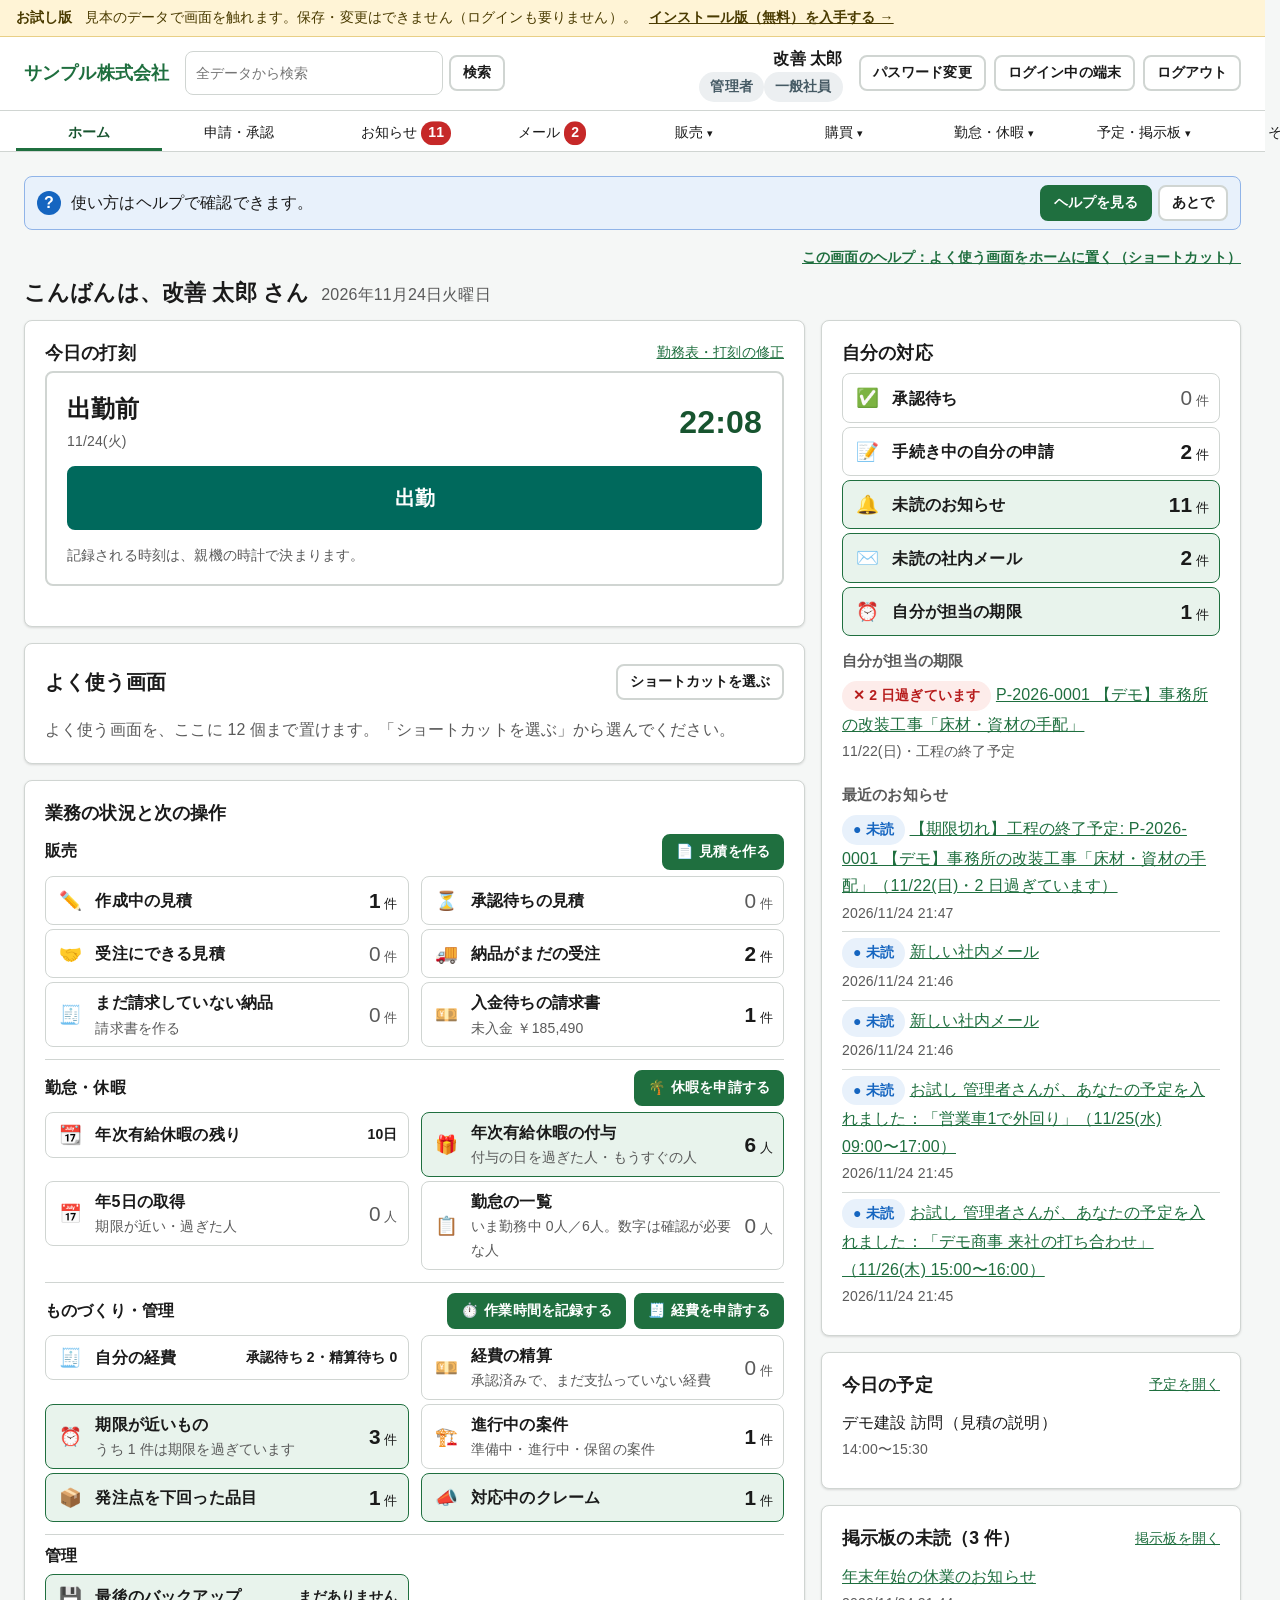
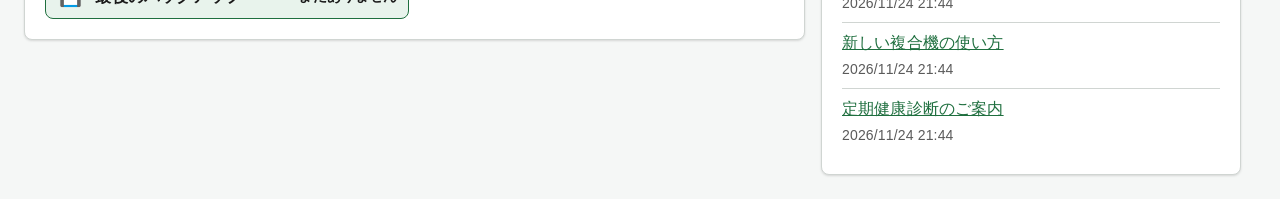
==== commit 9ec74681: "お試し版: バックアップの注意を出さない。上のメニューの文字を少し下げる" ====
--- a/docs/index.html
+++ b/docs/index.html
@@ -17,10 +17,10 @@
     <meta name="apple-mobile-web-app-status-bar-style" content="default" />
     <meta name="mobile-web-app-capable" content="yes" />
     <title>読み込み中…</title>
-    <script type="module" crossorigin src="./assets/index-C9SOCjzX.js"></script>
+    <script type="module" crossorigin src="./assets/index-DdYboBHO.js"></script>
     <link rel="modulepreload" crossorigin href="./assets/vendor-Cu3ui_9a.js">
     <link rel="modulepreload" crossorigin href="./assets/help-c0XRlduX.js">
-    <link rel="stylesheet" crossorigin href="./assets/index-Ds-kgG5v.css">
+    <link rel="stylesheet" crossorigin href="./assets/index-BPL5qFWJ.css">
   </head>
   <body>
     <div id="root"></div>
--- a/docs/assets/index-BPL5qFWJ.css
+++ b/docs/assets/index-BPL5qFWJ.css
@@ -0,0 +1 @@
+:root{--brand: #1f6f3f;--brand-dark: #17542f;--brand-light: #e8f3ec;--text: #1a1a1a;--text-weak: #5a5a5a;--border: #d0d5d2;--bg: #f5f7f6;--surface: #ffffff;--save: #1f6f3f;--submit: #1565c0;--approve: #00695c;--danger: #c62828;--warn: #ef6c00;--warn-bg: #fff4e5;--danger-bg: #fdecea;--info-bg: #e8f1fb;--font-base: 16px;--font-lg: 18px;--font-sm: 14px;--radius: 8px;--shadow: 0 1px 3px rgba(0, 0, 0, .08), 0 1px 2px rgba(0, 0, 0, .06);--page-max: 1760px}*{box-sizing:border-box}html,body,#root{height:100%;margin:0}html{overflow-y:scroll;scrollbar-gutter:stable}body{font-family:Yu Gothic UI,Yu Gothic,Meiryo,Hiragino Kaku Gothic ProN,sans-serif;font-size:var(--font-base);line-height:1.7;color:var(--text);background:var(--bg);letter-spacing:.01em}h1,h2,h3{line-height:1.4;margin:0 0 .6em}h1{font-size:1.5rem}h2{font-size:1.25rem}h3{font-size:1.05rem}a{color:var(--brand)}.app-shell{display:flex;flex-direction:column;min-height:100vh}.skip-link{position:absolute;left:8px;top:-80px;z-index:200;padding:8px 14px;background:var(--surface);border:2px solid var(--brand);border-radius:var(--radius);color:var(--brand-dark);font-weight:700}.skip-link:focus{top:8px}.appbar{background:var(--surface);border-bottom:1px solid var(--border)}.appbar-inner{display:flex;align-items:center;flex-wrap:wrap;gap:8px 16px;max-width:var(--page-max);margin:0 auto;padding:8px 24px;min-height:56px}.appbar-brand{font-weight:700;font-size:var(--font-lg);color:var(--brand);text-decoration:none;overflow-wrap:anywhere}.appbar-spacer{flex:1}.appbar-user{font-size:var(--font-sm);color:var(--text-weak);text-align:right}.appbar-user strong{display:block;color:var(--text);font-size:var(--font-base)}.topnav{position:relative;z-index:40;background:var(--surface);border-bottom:1px solid var(--border)}.topnav-list{list-style:none;display:grid;grid-auto-flow:column;grid-auto-columns:var(--topnav-cell, max-content);justify-content:start;gap:2px 4px;max-width:var(--page-max);margin:0 auto;padding:4px 16px 0}.topnav-cat{position:relative}.topnav-top{position:relative;display:inline-flex;align-items:center;justify-content:center;width:100%;box-sizing:border-box;gap:6px;min-height:36px;padding:6px 16px 2px;border:none;border-bottom:3px solid transparent;border-radius:var(--radius) var(--radius) 0 0;background:none;color:var(--text);font:inherit;font-size:var(--font-sm);letter-spacing:inherit;line-height:1.4;text-decoration:none;white-space:nowrap;cursor:pointer}.topnav-label{display:inline-flex;flex-direction:column;align-items:center}.topnav-label:after{content:attr(data-label);font-weight:700;height:0;overflow:hidden;visibility:hidden;pointer-events:none}.topnav-top:hover{background:var(--brand-light)}.topnav-top:focus-visible{outline:3px solid #7aa7ff;outline-offset:-3px}.topnav-top.is-current{border-bottom-color:var(--brand);color:var(--brand-dark);font-weight:700}.topnav-top[aria-expanded=true]{background:var(--brand-light);color:var(--brand-dark);box-shadow:inset 0 -3px 0 var(--brand-dark)}.topnav-name{position:relative;display:inline-flex;align-items:center}.topnav-caret{position:absolute;top:50%;left:calc(100% + 4px);font-size:.75em;transform:translateY(-50%);transition:transform .15s}.topnav-top[aria-expanded=true] .topnav-caret{transform:translateY(-50%) rotate(180deg)}.topnav-top .badge{margin-left:2px}.topnav-count{position:absolute;top:50%;left:calc(100% + 4px);transform:translateY(-50%);display:inline-flex;align-items:center;justify-content:center;font-size:var(--font-sm)}.topnav-caret+.topnav-count{left:calc(100% + 16px)}.topnav-count .badge,.topnav-top .topnav-count .badge{margin:0;padding:1px 6px;min-width:0;font-size:var(--font-sm);line-height:1.4}.topnav-measure{position:absolute;top:0;left:0;width:0;height:0;overflow:hidden;visibility:hidden;pointer-events:none}.topnav-measure-row{display:flex;flex-wrap:nowrap;width:max-content;margin:0;padding:0;list-style:none}.topnav-panel{position:absolute;top:100%;left:0;z-index:50;list-style:none;margin:0;padding:6px 0;width:max-content;min-width:220px;max-width:min(360px,calc(100vw - 16px));background:var(--surface);border:1px solid var(--brand);border-radius:0 var(--radius) var(--radius) var(--radius);box-shadow:0 8px 24px #00000029}.topnav-panel[hidden]{display:none}.topnav-panel a{display:flex;align-items:center;gap:10px;min-height:44px;padding:8px 16px;border-left:4px solid transparent;color:var(--text);text-decoration:none;overflow-wrap:anywhere}.topnav-panel a:hover{background:var(--brand-light)}.topnav-panel a:focus-visible{outline:3px solid #7aa7ff;outline-offset:-3px;background:var(--brand-light)}.topnav-panel a.is-current{border-left-color:var(--brand);background:var(--brand-light);color:var(--brand-dark);font-weight:700}.topnav-group+.topnav-group,.topnav-panel>li:not(.topnav-group)+.topnav-group{margin-top:4px;padding-top:4px;border-top:1px solid var(--border)}.topnav-group-head{display:block;padding:6px 16px 2px;color:var(--text-weak);font-size:var(--font-sm);font-weight:700}.topnav-group.is-current>.topnav-group-head{color:var(--brand-dark)}.topnav-sublist{list-style:none;margin:0;padding:0}.topnav-sublist .topnav-group-head{padding-left:28px;font-weight:400}.topnav-sublist .topnav-sublist a{padding-left:28px}.topnav-panel.is-wide{width:min(760px,calc(100vw - 16px));max-width:none;column-width:230px;column-gap:0}.topnav-panel.is-wide>li{break-inside:avoid}.topnav-panel.is-wide>.topnav-group{margin-top:0;border-top:0}.nav-icon{width:1.4em;text-align:center;flex-shrink:0}.content{flex:1;padding:24px;max-width:var(--page-max);width:100%;margin:0 auto}.content:focus{outline:none}.page-header{display:flex;align-items:flex-start;gap:16px;margin-bottom:20px;flex-wrap:wrap}.page-header h1{margin:0}.page-header .spacer{flex:1}.page-description{color:var(--text-weak);font-size:var(--font-sm);margin:4px 0 0}.card{background:var(--surface);border:1px solid var(--border);border-radius:var(--radius);box-shadow:var(--shadow);padding:20px;margin-bottom:20px}.card>h2:first-child,.card>h3:first-child{margin-top:0}.card-grid{display:grid;grid-template-columns:repeat(auto-fill,minmax(240px,1fr));gap:16px}.stat{background:var(--surface);border:1px solid var(--border);border-radius:var(--radius);padding:18px 20px;text-decoration:none;color:inherit;display:block}.stat:hover{border-color:var(--brand)}.stat-label{font-size:var(--font-sm);color:var(--text-weak)}.stat-value{font-size:2rem;font-weight:700;color:var(--brand-dark);line-height:1.2}.stat-value.zero{color:var(--text-weak)}.btn{display:inline-flex;align-items:center;justify-content:center;gap:6px;min-height:44px;padding:8px 20px;font-size:var(--font-base);font-family:inherit;font-weight:700;border-radius:var(--radius);border:2px solid transparent;cursor:pointer;background:var(--surface);color:var(--text);border-color:var(--border);text-decoration:none}.btn:hover:not(:disabled){background:#f0f0f0}.btn:disabled{opacity:.5;cursor:not-allowed}.btn:focus-visible{outline:3px solid #7aa7ff;outline-offset:2px}.btn-save{background:var(--save);color:#fff;border-color:var(--save)}.btn-submit{background:var(--submit);color:#fff;border-color:var(--submit)}.btn-approve{background:var(--approve);color:#fff;border-color:var(--approve)}.btn-danger{background:var(--danger);color:#fff;border-color:var(--danger)}.btn-save:hover:not(:disabled){background:var(--brand-dark)}.btn-submit:hover:not(:disabled){background:#0d47a1}.btn-approve:hover:not(:disabled){background:#004d40}.btn-danger:hover:not(:disabled){background:#8e0000}.btn-outline-warn{color:var(--warn);border-color:var(--warn)}.btn-outline-danger{color:var(--danger);border-color:var(--danger)}.btn-sm{min-height:36px;padding:4px 12px;font-size:var(--font-sm)}.btn-row{display:flex;gap:12px;flex-wrap:wrap;align-items:center}.field{margin-bottom:16px}.field label{display:block;font-weight:700;margin-bottom:6px;font-size:var(--font-sm)}.field .required{color:var(--danger);margin-left:4px;font-size:var(--font-sm)}.field .hint{color:var(--text-weak);font-size:var(--font-sm);margin-top:4px}input[type=text],input[type=password],input[type=number],input[type=date],input[type=email],input[type=tel],select,textarea{width:100%;min-height:44px;padding:8px 12px;font-size:var(--font-base);font-family:inherit;border:1px solid var(--border);border-radius:var(--radius);background:#fff;color:var(--text)}textarea{min-height:90px;resize:vertical}input:focus,select:focus,textarea:focus{outline:3px solid #7aa7ff;outline-offset:0;border-color:var(--brand)}.field.has-error input,.field.has-error select,.field.has-error textarea{border-color:var(--danger);background:snow}.field-error{color:var(--danger);font-size:var(--font-sm);margin-top:4px;font-weight:700}.checkbox-row{display:flex;align-items:flex-start;gap:10px;margin-bottom:12px}.checkbox-row input[type=checkbox]{width:22px;height:22px;margin-top:2px;flex-shrink:0}.form-grid{display:grid;grid-template-columns:repeat(auto-fit,minmax(260px,1fr));gap:0 20px}.table-wrap{overflow-x:auto}table.data{width:100%;border-collapse:collapse;font-size:var(--font-base)}table.data th,table.data td{padding:10px 12px;border-bottom:1px solid var(--border);text-align:left;vertical-align:middle}table.data th{background:#f0f3f1;font-weight:700;font-size:var(--font-sm);white-space:nowrap;position:sticky;top:0;z-index:2}table.data tbody tr:hover{background:var(--brand-light)}table.data td.num{text-align:right;font-variant-numeric:tabular-nums}table.data td.actions{white-space:nowrap}.empty-state{padding:48px 24px;text-align:center;color:var(--text-weak)}.empty-state .big{font-size:1.1rem;margin-bottom:8px;color:var(--text)}.badge{display:inline-block;padding:2px 10px;border-radius:999px;font-size:var(--font-sm);font-weight:700;white-space:nowrap;border:1px solid transparent}.badge-gray{background:#eceff1;color:#455a64}.badge-blue{background:var(--info-bg);color:#1565c0}.badge-green{background:#e6f4ea;color:#1b5e20}.badge-orange{background:var(--warn-bg);color:#e65100}.badge-red{background:var(--danger-bg);color:#b71c1c}.badge-count{background:var(--danger);color:#fff;min-width:24px;text-align:center}.notice{border-radius:var(--radius);padding:14px 18px;margin-bottom:18px;border-left:5px solid}.notice h3{margin:0 0 6px;font-size:var(--font-base)}.notice p{margin:0 0 4px}.notice ul{margin:6px 0 0;padding-left:1.4em}.notice-info{background:var(--info-bg);border-color:#1565c0}.notice-warn{background:var(--warn-bg);border-color:var(--warn)}.notice-danger{background:var(--danger-bg);border-color:var(--danger)}.notice-ok{background:#e6f4ea;border-color:#1b5e20}.error-box{background:var(--danger-bg);border-left:5px solid var(--danger);border-radius:var(--radius);padding:14px 18px;margin-bottom:18px}.error-box .cause{font-weight:700;margin:0 0 6px}.error-box .remedy{margin:0;color:#6d2020}.error-box ul{margin:8px 0 0;padding-left:1.4em}.dialog-backdrop{position:fixed;top:0;right:0;bottom:0;left:0;background:#00000073;display:flex;align-items:center;justify-content:center;padding:24px;z-index:100}.dialog{background:var(--surface);border-radius:var(--radius);max-width:560px;width:100%;max-height:90vh;overflow-y:auto;padding:24px;box-shadow:0 10px 40px #0000004d}.dialog h2{margin-top:0}.dialog-actions{display:flex;gap:12px;justify-content:flex-end;margin-top:20px;flex-wrap:wrap}.centered-page{min-height:100vh;display:flex;align-items:center;justify-content:center;padding:24px;background:var(--bg)}.centered-card{background:var(--surface);border-radius:12px;box-shadow:0 4px 24px #0000001a;padding:32px;width:100%;max-width:480px}.centered-card.wide{max-width:640px}.centered-card h1{text-align:center;color:var(--brand);margin-bottom:4px}.centered-card .tagline{text-align:center;color:var(--text-weak);margin:0 0 24px;font-size:var(--font-sm)}.loading{padding:48px;text-align:center;color:var(--text-weak)}.url-row{display:flex;align-items:center;gap:12px;padding:12px;border:1px solid var(--border);border-radius:var(--radius);margin-bottom:10px;background:#fbfdfc;flex-wrap:wrap}.url-row code{font-size:1.15rem;font-weight:700;color:var(--brand-dark);background:var(--brand-light);padding:6px 12px;border-radius:6px;-webkit-user-select:all;user-select:all}.url-row .iface{color:var(--text-weak);font-size:var(--font-sm)}pre.command{background:#1e1e1e;color:#e8e8e8;padding:12px 14px;border-radius:var(--radius);overflow-x:auto;font-size:var(--font-sm);-webkit-user-select:all;user-select:all}.toolbar{display:flex;gap:12px;align-items:center;flex-wrap:wrap;margin-bottom:16px}.toolbar input[type=text],.toolbar select{width:auto;min-width:180px}.pagination{display:flex;gap:12px;align-items:center;justify-content:center;margin-top:16px;flex-wrap:wrap}.pagination .info{color:var(--text-weak);font-size:var(--font-sm)}.timeline{list-style:none;padding:0;margin:0}.timeline li{padding:12px 0 12px 20px;border-left:3px solid var(--border);margin-left:8px;position:relative}.timeline li:last-child{border-left-color:transparent}.timeline li:before{content:"";position:absolute;left:-8px;top:18px;width:13px;height:13px;border-radius:50%;background:var(--brand)}.timeline .when{color:var(--text-weak);font-size:var(--font-sm)}.timeline .who{font-weight:700}.steps{list-style:none;padding:0;margin:0}.steps li{display:flex;align-items:center;gap:12px;padding:12px;border:1px solid var(--border);border-radius:var(--radius);margin-bottom:8px}.steps li.current{border-color:var(--submit);background:var(--info-bg)}.steps li.done{background:#f4faf6}.steps .step-no{width:32px;height:32px;flex-shrink:0;border-radius:50%;background:var(--border);display:flex;align-items:center;justify-content:center;font-weight:700}.steps li.done .step-no{background:var(--approve);color:#fff}.steps li.current .step-no{background:var(--submit);color:#fff}.mono{font-family:Consolas,Courier New,monospace}.text-weak{color:var(--text-weak)}.text-sm{font-size:var(--font-sm)}.nowrap{white-space:nowrap}.mt-0{margin-top:0}.mb-0{margin-bottom:0}.print-meta{display:none}@media print{.appbar,.topnav,.skip-link,.toolbar,.btn,.search-row,.filter-chip,.saved-banner,.error-box,.dialog-backdrop,[role=menu],.no-print,.sort-note.idle,.more-details-toggle{display:none!important}.print-meta{display:block;margin:0 0 6px;text-align:right;font-size:11px;color:#333}.app-shell{display:block}.content{padding:0;max-width:none}.card{border:none;box-shadow:none;padding:0}.page-header{margin-bottom:8px}.tabs{border:none;margin:0 0 4px}.tab:not(.active){display:none!important}.tab.active{background:none;color:inherit;border:none;padding:0;min-height:0}.pagination{justify-content:flex-start;margin-top:6px}.table-wrap{overflow:visible!important}table.data{font-size:11px}table.data th,table.data td{padding:4px 6px}table.data th{background:#eee!important;-webkit-print-color-adjust:exact;print-color-adjust:exact;position:static;white-space:normal}table.data thead{display:table-header-group}table.data tfoot{display:table-row-group}table.data tr{break-inside:avoid;page-break-inside:avoid}table.data tbody tr:hover{background:none}a{color:inherit;text-decoration:none}body{background:#fff;font-size:12px}}@page{margin:12mm}@media(max-width:900px){.appbar-inner{padding:8px 12px}.topnav-list{padding:4px 8px 0}.content{padding:16px 12px}}.spinner{width:1em;height:1em;border:2px solid currentColor;border-right-color:transparent;border-radius:50%;display:inline-block;animation:spin .7s linear infinite}@keyframes spin{to{transform:rotate(360deg)}}@media(prefers-reduced-motion:reduce){.spinner{animation:none}}.saved-banner{position:sticky;top:0;z-index:20;display:flex;align-items:center;gap:10px;background:#e6f4ea;border:1px solid #1b5e20;border-left-width:5px;border-radius:var(--radius);padding:12px 16px;margin-bottom:16px;font-weight:700;color:#1b5e20}.saved-icon{width:24px;height:24px;border-radius:50%;background:#1b5e20;color:#fff;display:flex;align-items:center;justify-content:center;flex-shrink:0}.saved-close{margin-left:auto;background:none;border:none;cursor:pointer;font-size:1.4rem;line-height:1;color:#1b5e20;min-width:32px;min-height:32px}.search-select{position:relative}.search-select-value{width:100%;min-height:44px;padding:8px 12px;font-size:var(--font-base);font-family:inherit;text-align:left;background:#fff;border:1px solid var(--border);border-radius:var(--radius);cursor:pointer;display:flex;align-items:center;gap:8px}.search-select-value:focus-visible{outline:3px solid #7aa7ff}.search-select-caret{margin-left:auto;color:var(--text-weak);font-size:.7rem}.search-select-panel{position:absolute;top:calc(100% + 4px);left:0;right:0;background:#fff;border:1px solid var(--brand);border-radius:var(--radius);box-shadow:0 6px 20px #00000026;z-index:30;padding:8px}.search-select-list{list-style:none;margin:8px 0 0;padding:0;max-height:260px;overflow-y:auto}.search-select-item{width:100%;min-height:44px;padding:8px 12px;text-align:left;background:none;border:none;border-radius:6px;cursor:pointer;font-size:var(--font-base);font-family:inherit;display:flex;align-items:center;gap:10px}.search-select-item:hover:not(:disabled){background:var(--brand-light)}.search-select-item.selected{background:var(--brand-light);font-weight:700}.search-select-item:disabled{opacity:.55;cursor:not-allowed}.search-select-empty{padding:16px;color:var(--text-weak);text-align:center}.more-details{margin:12px 0}.more-details-toggle{background:none;border:none;color:var(--brand-dark);font-size:var(--font-base);font-family:inherit;font-weight:700;cursor:pointer;padding:10px 4px;min-height:44px;display:flex;align-items:center;gap:8px}.more-details-toggle:hover{text-decoration:underline}.more-details-body{border-left:3px solid var(--border);padding-left:16px;margin-top:8px}.wizard-steps{display:flex;gap:8px;margin-bottom:24px;flex-wrap:wrap}.wizard-step{display:flex;align-items:center;gap:8px;padding:8px 14px;border-radius:999px;background:#eceff1;color:var(--text-weak);font-size:var(--font-sm);font-weight:700}.wizard-step.current{background:var(--brand);color:#fff}.wizard-step.done{background:#e6f4ea;color:#1b5e20}.wizard-step .num{width:22px;height:22px;border-radius:50%;background:#0000001f;display:flex;align-items:center;justify-content:center;font-size:12px}.wizard-step.current .num{background:#ffffff4d}.wizard-step.failed{background:#fdecea;color:#b71c1c}.wizard-step.skipped{background:#f5f5f5;color:var(--text-weak);font-weight:400}.restore-steps{list-style:none;padding:0;margin:0 0 20px;display:grid;gap:6px}.restore-step{display:flex;gap:10px;align-items:flex-start;padding:8px 12px;border-radius:8px;background:#f5f7f8;color:var(--text-weak)}.restore-step .num{flex-shrink:0;width:24px;height:24px;border-radius:50%;background:#0000001f;display:flex;align-items:center;justify-content:center;font-size:12px;font-weight:700}.restore-step-body{display:flex;flex-direction:column;gap:2px}.restore-step-label{font-weight:700}.restore-step-detail{font-size:var(--font-sm)}.restore-step.current{background:var(--brand);color:#fff}.restore-step.current .num{background:#ffffff4d}.restore-step.done{background:#e6f4ea;color:#1b5e20}.restore-step.failed{background:#fdecea;color:#b71c1c}.restore-step.skipped{opacity:.75}.check-list{list-style:none;padding:0;margin:8px 0 12px}.check-list li{display:flex;gap:8px;align-items:baseline;padding:4px 0}.action-grid{display:grid;grid-template-columns:repeat(auto-fill,minmax(200px,1fr));gap:14px}.action-tile{display:flex;flex-direction:column;align-items:flex-start;gap:4px;min-height:92px;padding:16px 18px;border:2px solid var(--border);border-radius:var(--radius);background:var(--surface);color:inherit;text-decoration:none;cursor:pointer;font-family:inherit;text-align:left}.action-tile:hover{border-color:var(--brand);background:var(--brand-light)}.action-tile:focus-visible{outline:3px solid #7aa7ff;outline-offset:2px}.action-tile .tile-icon{font-size:1.6rem;line-height:1}.action-tile .tile-title{font-size:1.05rem;font-weight:700}.action-tile .tile-desc{font-size:var(--font-sm);color:var(--text-weak)}.action-tile .tile-count{margin-left:auto;font-size:1.6rem;font-weight:700;color:var(--danger)}.action-tile.primary{border-color:var(--brand);background:var(--brand-light)}.empty-state .empty-icon{font-size:2.6rem;display:block;margin-bottom:12px}.empty-state .btn{margin-top:16px}.attach-list{list-style:none;margin:0;padding:0}.attach-item{display:flex;align-items:center;gap:12px;padding:10px 12px;border:1px solid var(--border);border-radius:var(--radius);margin-bottom:8px;flex-wrap:wrap}.attach-item .attach-name{font-weight:700}.attach-drop{border:2px dashed var(--border);border-radius:var(--radius);padding:20px;text-align:center;background:#fafcfb}.attach-drop.over{border-color:var(--brand);background:var(--brand-light)}.route-step-card{border:1px solid var(--border);border-radius:var(--radius);padding:16px;margin-bottom:12px;background:#fbfdfc}.route-step-head{display:flex;align-items:center;gap:10px;margin-bottom:12px}.route-step-head .step-no{width:30px;height:30px;border-radius:50%;background:var(--brand);color:#fff;display:flex;align-items:center;justify-content:center;font-weight:700;flex-shrink:0}.route-step-head .spacer{flex:1}.badge:before{margin-right:4px}.badge-green:before{content:"✓"}.badge-red:before{content:"✕"}.badge-orange:before{content:"！"}.badge-blue:before{content:"●"}.badge-count:before{content:"";margin-right:0}a:focus-visible,button:focus-visible,[tabindex]:focus-visible{outline:3px solid #7aa7ff;outline-offset:2px;border-radius:4px}.sr-only{position:absolute;width:1px;height:1px;padding:0;margin:-1px;overflow:hidden;clip:rect(0,0,0,0);white-space:nowrap;border:0}.flow{list-style:none;display:flex;flex-wrap:wrap;padding:0;margin:0 0 16px}.flow-step{flex:1 1 150px;min-width:150px;display:flex;gap:10px;align-items:flex-start;padding:10px 12px;background:var(--surface);border:1px solid var(--border)}.flow-step+.flow-step{border-left-width:0}.flow-step:first-child{border-radius:var(--radius) 0 0 var(--radius)}.flow-step:last-child{border-radius:0 var(--radius) var(--radius) 0}.flow-mark{width:28px;height:28px;flex-shrink:0;border-radius:50%;display:flex;align-items:center;justify-content:center;font-weight:700;background:var(--border)}.flow-step.done{background:#f4faf6}.flow-step.done .flow-mark{background:var(--approve);color:#fff}.flow-step.current{background:var(--info-bg);border-color:var(--submit);border-left-width:1px}.flow-step.current .flow-mark{background:var(--submit);color:#fff}.flow-step.stopped{background:var(--danger-bg)}.flow-step.stopped .flow-mark{background:var(--danger);color:#fff}.flow-step.skipped{color:var(--text-weak)}.flow-body{display:flex;flex-direction:column;min-width:0}.flow-label{font-weight:700}.flow-state{font-weight:400;font-size:var(--font-sm)}.flow-detail{font-size:var(--font-sm);color:var(--text-weak);overflow-wrap:anywhere}a.flow-detail{color:var(--brand)}.action-bar{margin-bottom:8px}.action-hint{margin:8px 0 0}.action-blocked{margin:6px 0 0;color:#8a4b00}table.data.line-editor th,table.data.line-editor td{padding:6px;vertical-align:top}table.data.line-editor tbody tr:hover{background:transparent}.line-editor input,.line-editor select{min-height:40px;padding:6px 8px}.line-editor input.spec{margin-top:4px;min-height:34px;font-size:var(--font-sm)}.line-editor .col-no{width:44px;text-align:center;padding-top:14px}.line-editor .col-qty{width:84px}.line-editor .col-unit{width:72px}.line-editor .col-price{width:124px}.line-editor .col-tax{width:150px}.line-editor .col-amount{width:120px;text-align:right;padding-top:14px;font-variant-numeric:tabular-nums}.line-editor .col-ops{width:150px;white-space:nowrap}.line-editor .col-ops .btn{margin-right:4px}.line-editor tr.row-error td{background:snow}.line-error{color:var(--danger);font-size:var(--font-sm);font-weight:700;margin-top:4px}table.data th.num{text-align:right}table.data .col-no{width:44px;text-align:center}.doc-summary{display:flex;gap:24px;align-items:flex-start;flex-wrap:wrap;margin-top:16px}.discount-field{width:280px;max-width:100%}.totals-box{margin-left:auto;width:100%;max-width:440px;border:1px solid var(--border);border-radius:var(--radius);overflow:hidden}.totals-box table{width:100%;border-collapse:collapse}.totals-box th,.totals-box td{padding:8px 12px;border-bottom:1px solid var(--border);font-weight:400;text-align:left}.totals-box td{text-align:right;font-variant-numeric:tabular-nums;white-space:nowrap}.totals-box tr.sub th,.totals-box tr.sub td{font-size:var(--font-sm);color:var(--text-weak)}.totals-box tr.sub th{padding-left:24px}.totals-box tr.grand th,.totals-box tr.grand td{font-weight:700;font-size:var(--font-lg);background:var(--brand-light);border-bottom:none}.totals-caption{margin:6px 12px}.doc-amount{font-size:1.6rem;font-weight:700;font-variant-numeric:tabular-nums;white-space:nowrap}.two-col{display:grid;grid-template-columns:repeat(auto-fit,minmax(340px,1fr));gap:0 16px}.kv{width:100%;border-collapse:collapse}.kv th{width:150px;text-align:left;vertical-align:top;font-weight:400;color:var(--text-weak);font-size:var(--font-sm);padding:6px 12px 6px 0}.kv td{padding:6px 0;overflow-wrap:anywhere}.card-head{display:flex;align-items:center;gap:12px;margin-bottom:8px}.card-head h2{margin:0;flex:1}.field-link{margin:-8px 0 12px}.search-row{display:flex;gap:8px;align-items:center;flex-wrap:wrap}.search-row input[type=text]{width:320px;max-width:100%}.filter-chip{display:inline-flex;gap:8px;align-items:center;padding:4px 4px 4px 12px;border-radius:999px;background:var(--brand-light);font-size:var(--font-sm)}.activity-form{padding-bottom:12px;border-bottom:1px solid var(--border)}.progress-wrap{display:inline-flex;align-items:center;gap:8px}.progress{display:inline-block;width:90px;height:10px;border-radius:5px;background:#e3e7e5;overflow:hidden}.progress>span{display:block;height:100%;background:var(--approve)}.dialog.wide{max-width:960px;width:calc(100% - 32px)}.candidate{border:1px solid var(--border);border-radius:var(--radius);padding:10px 12px;margin-bottom:12px}table.data.candidate-lines{margin-top:6px}table.data.candidate-lines td{padding:6px 8px}button.week-cell{display:block;width:100%;min-height:40px;text-align:right;padding:6px 4px}.seg{display:grid;grid-template-columns:repeat(auto-fit,minmax(220px,1fr));gap:8px}.seg-item{display:flex;flex-direction:column;gap:4px;text-align:left;padding:12px 14px;border:2px solid var(--border);border-radius:var(--radius);background:var(--surface);color:inherit;font:inherit;cursor:pointer}.seg-item.active{border-color:var(--brand);background:var(--brand-light)}.seg-item.active strong:before{content:"● ";color:var(--brand)}.bar{display:block;height:12px;min-width:2px;border-radius:3px;background:var(--brand)}table.data tr.total-row th,table.data tr.total-row td{font-weight:700;border-top:2px solid var(--text-weak);background:#f7f9f8}.inline-field{display:inline-flex;align-items:center;gap:8px;font-weight:700;font-size:var(--font-sm)}.inline-field input,.inline-field select{width:auto}.punch-panel{border:2px solid var(--border);border-radius:var(--radius);padding:16px 20px;margin-bottom:20px;background:var(--surface)}.punch-panel.state-working{border-color:var(--approve)}.punch-panel.state-on_break{border-color:var(--warn)}.punch-head{display:flex;align-items:center;gap:16px;margin-bottom:12px}.punch-head>div:first-child{flex:1}.punch-state{font-size:1.5rem;font-weight:700}.punch-clock{font-size:2rem;font-weight:700;font-variant-numeric:tabular-nums;color:var(--brand-dark)}.punch-buttons{display:grid;grid-template-columns:repeat(auto-fit,minmax(150px,1fr));gap:12px;margin-bottom:12px}.punch-btn{min-height:64px;font-size:1.25rem;font-weight:700}.punch-btn:disabled{opacity:.35}.punch-in:not(:disabled){background:var(--approve);border-color:var(--approve);color:#fff}.punch-out:not(:disabled){background:var(--brand);border-color:var(--brand);color:#fff}.punch-break_start:not(:disabled),.punch-break_end:not(:disabled){background:var(--warn-bg);border-color:var(--warn)}.punch-message{color:#1b5e20;font-weight:700;margin:8px 0}.month-nav{display:flex;align-items:center;gap:12px;margin:8px 0 16px;flex-wrap:wrap}.month-title{margin:0;font-size:1.25rem}.stat-grid{display:grid;grid-template-columns:repeat(auto-fill,minmax(180px,1fr));gap:10px}.stat-grid .stat{padding:10px 14px}.stat-grid .stat:hover{border-color:var(--border)}.stat-grid .stat-value{font-size:1.2rem}.stat-grid .stat-strong .stat-value{font-size:1.4rem}.stat-grid .stat-alert{border-color:var(--danger);background:var(--danger-bg)}table.data.timecard td{padding-top:6px;padding-bottom:6px}table.data.timecard tr.tc-holiday td{background:#fff8ec}table.data.timecard tr.tc-legal_holiday td{background:#fdecea}table.data.timecard tr.tc-today td{box-shadow:inset 0 2px 0 var(--brand),inset 0 -2px 0 var(--brand)}table.data.timecard tr.tc-alert td:first-child{border-left:4px solid var(--danger)}.tc-note{color:#b71c1c}.warn-list{list-style:none;padding:0;margin:0;display:grid;gap:10px}.warn-item{border-left:4px solid var(--border);padding:8px 12px;background:#fafbfa;border-radius:4px}.warn-item.warn-exceeded{border-left-color:var(--danger);background:var(--danger-bg)}.warn-item.warn-caution{border-left-color:var(--warn);background:var(--warn-bg)}.warn-item.warn-info{border-left-color:#1565c0;background:var(--info-bg)}.weekday-row{display:flex;gap:16px;flex-wrap:wrap}.checkbox-inline{display:inline-flex;align-items:center;gap:6px;font-weight:400}.checkbox-inline input[type=checkbox]{width:20px;height:20px}.plain-fieldset{border:0;padding:0;margin:0;min-width:0}.plain-fieldset h3{margin:20px 0 8px;font-size:1rem;border-bottom:1px solid var(--border);padding-bottom:4px}.compact-list{max-height:260px;overflow-y:auto;margin:8px 0;padding-left:1.4em}.balance{border:1px solid var(--border);border-radius:var(--radius);padding:12px 16px;margin-bottom:12px}.balance-main{display:flex;align-items:baseline;gap:12px}.balance-value{font-size:2rem;font-weight:700;color:var(--brand-dark)}.preview-box{border:1px dashed var(--brand);border-radius:var(--radius);padding:10px 14px;margin:8px 0 12px;background:var(--brand-light)}.seg.seg-inline{display:inline-grid;grid-template-columns:repeat(3,auto);gap:6px}.seg.seg-inline .seg-item{padding:6px 12px}table.data.week-grid{table-layout:fixed;min-width:960px}table.data.week-grid th,table.data.week-grid td{vertical-align:top}table.data.week-grid th.names{width:10.5em}table.data.week-grid thead th.names{left:0;z-index:3}table.data.week-grid tbody th{white-space:normal;overflow-wrap:anywhere;position:sticky;left:0;top:auto;z-index:1;background:var(--surface);box-shadow:1px 0 0 var(--border)}table.data.week-grid .sched-name{display:block;font-size:var(--font-base);font-weight:700}table.data.week-grid .sched-sub{display:block;font-size:var(--font-sm);font-weight:400;color:var(--text-weak)}table.data.week-grid tr.sched-company th,table.data.week-grid tr.sched-department th,table.data.week-grid tr.sched-unassigned th{background:#f0f3f1}table.data.week-grid tr.sched-company td,table.data.week-grid tr.sched-department td,table.data.week-grid tr.sched-unassigned td{background:#fafbfa}table.data.week-grid tr.is-self th{box-shadow:inset 4px 0 0 var(--brand),1px 0 0 var(--border)}.week-cell.is-empty{text-decoration:none;color:var(--text-weak)}.work-team table.data tr.is-selected td{background:var(--brand-light)}.work-team table.data tr.is-selected td:first-child{box-shadow:inset 4px 0 0 var(--brand)}.cost-inputs ul,.request-places ul{margin:0;padding-left:1.4em}.cost-inputs li,.request-places li{margin:6px 0}table.data.week-grid .ev-chip{overflow:hidden;overflow-wrap:anywhere;display:-webkit-box;-webkit-box-orient:vertical;-webkit-line-clamp:3}table.data .cell-wrap{min-width:12em;overflow-wrap:anywhere}table.data.approvals-list .sticky-end{position:sticky;right:0;background:var(--surface);box-shadow:-6px 0 6px -6px #00000040}table.data.approvals-list th.sticky-end{background:#f0f3f1;z-index:3}table.data.approvals-list tbody tr:hover td.sticky-end{background:var(--brand-light)}@media print{table.data.approvals-list .sticky-end{position:static;box-shadow:none}}.need-route{color:var(--danger);font-weight:700}table.data tr.row-warn td:first-child{box-shadow:inset 4px 0 0 var(--danger)}table.data.week-grid .is-today{background:var(--brand-light)}.ev-chip{display:block;width:100%;text-align:left;border:1px solid var(--border);border-left:4px solid #90a4ae;border-radius:4px;background:var(--surface);padding:4px 6px;margin:0 0 4px;font:inherit;font-size:var(--font-sm);cursor:pointer;color:inherit}.ev-chip:hover{border-color:var(--brand)}.ev-chip.ev-company{border-left-color:#2e7d32}.ev-chip.ev-department{border-left-color:#1565c0}.ev-chip.ev-masked{color:var(--text-weak);font-style:italic}.ev-time{font-weight:700;font-variant-numeric:tabular-nums}.ev-room{color:var(--text-weak)}.ev-add{width:100%;margin-top:2px}.ev-chip.ev-leave{border-left-color:var(--warn);background:var(--warn-bg);cursor:default;overflow-wrap:anywhere}.ev-chip.ev-leave:hover{border-color:var(--border);border-left-color:var(--warn)}a.ev-chip.ev-leave{cursor:pointer;text-decoration:none}a.ev-chip.ev-leave:hover{border-color:var(--brand);border-left-color:var(--warn);text-decoration:underline}.ev-repeat{color:var(--brand);font-weight:700;margin-right:2px}.dialog.event-dialog{display:flex;flex-direction:column;padding:0;overflow:hidden}.event-dialog-body{flex:1 1 auto;min-height:0;overflow-y:auto;padding:24px 24px 8px}.event-dialog .dialog-actions{flex-shrink:0;margin-top:0;padding:12px 24px 16px;border-top:1px solid var(--border);align-items:center}.repeat-apply{border:1px solid var(--brand);background:var(--brand-light);border-radius:var(--radius);padding:10px 14px;margin-bottom:16px}.repeat-apply .seg{margin:8px 0 4px}.repeat-box h3{margin-top:4px}.repeat-end{display:flex;flex-wrap:wrap;align-items:center;gap:8px 12px}.repeat-end input[type=date]{width:auto}.repeat-end input[type=number]{width:6em}.repeat-summary{font-weight:700;margin:0 0 12px}.delete-choice{flex-basis:100%;margin:0;font-weight:700}.people-picker input[type=text]{margin-bottom:6px}.people-picker ul{list-style:none;margin:0;padding:4px 8px;max-height:200px;overflow-y:auto;border:1px solid var(--border);border-radius:var(--radius)}.people-picker li{padding:2px 0}.people-picker .pp-tools{display:flex;flex-wrap:wrap;gap:6px 8px;align-items:center;margin-bottom:6px}.people-picker .pp-tools input[type=text]{flex:1 1 220px;min-width:0;width:auto;margin-bottom:0}.people-picker li.pp-inactive{color:var(--text-weak)}.people-picker li .badge{margin-left:6px}.event-record{margin:0 0 12px;padding:8px 12px;border:1px solid var(--border);border-radius:var(--radius);background:#fafbfa;font-size:var(--font-sm)}.event-record dl{display:grid;grid-template-columns:max-content 1fr;gap:2px 12px;margin:0}.event-record dt{color:var(--text-weak)}.event-record dd{margin:0;overflow-wrap:anywhere}.event-record .badge{margin-left:6px}.sched-row.is-delegated th.names .sched-sub{color:var(--brand)}table.data.delegation-list.is-all{min-width:820px}.delegation-levels legend{font-weight:700;margin-bottom:4px}.radio-card{display:flex;gap:8px;align-items:flex-start;padding:6px 0;cursor:pointer}.radio-card input{margin-top:4px}.room-booking{margin-bottom:4px}.room-booking .ev-chip{display:inline-block;width:auto;margin-right:6px}.board-list{list-style:none;margin:0;padding:0}.board-item{padding:10px 4px;border-bottom:1px solid var(--border)}.board-item.unread .board-title{font-weight:700}.board-item.pinned{background:#fffaf0}.board-title{font-size:1.05rem}.board-body{white-space:pre-wrap;line-height:1.8;overflow-wrap:anywhere}.tabs{display:flex;gap:4px;flex-wrap:wrap;border-bottom:2px solid var(--brand);margin:8px 0 16px}.tab{border:1px solid var(--border);border-bottom:0;background:var(--surface);color:var(--text);padding:8px 18px;border-radius:var(--radius) var(--radius) 0 0;cursor:pointer;font-size:var(--font-base);min-height:44px}.tab.active{background:var(--brand);color:#fff;border-color:var(--brand);font-weight:700}.linklike{background:none;border:0;padding:0;color:#1565c0;text-decoration:underline;cursor:pointer;font:inherit;text-align:left}.row-muted td,.row-muted th{color:var(--text-weak)}.row-focus td{background:var(--info-bg)}.row-total th,.row-total td{font-weight:700;border-top:2px solid var(--border)}.line-card{border:1px solid var(--border);border-radius:var(--radius);padding:12px 14px 4px;margin-bottom:12px;background:#fcfdfc}.line-card-head{display:flex;align-items:center;justify-content:space-between;margin-bottom:8px}.gantt{overflow-x:auto;margin-bottom:16px;border:1px solid var(--border);border-radius:var(--radius)}.gantt-row{display:grid;grid-template-columns:minmax(180px,240px) minmax(560px,1fr);border-bottom:1px solid var(--border)}.gantt-head{background:#f5f7f6;font-size:var(--font-sm);color:var(--text-weak)}.gantt-head .gantt-track{min-height:30px}.gantt-label{padding:6px 10px;border-right:1px solid var(--border)}.gantt-track{position:relative;min-height:46px;overflow:hidden}.gantt-tick{position:absolute;top:6px;font-size:11px;white-space:nowrap;border-left:1px solid #c9d2cd;padding-left:3px}.gantt-today{position:absolute;top:0;bottom:0;width:2px;background:var(--danger);opacity:.55}.gantt-bar{position:absolute;top:10px;height:16px;background:#b8d8c4;border-radius:3px;overflow:hidden}.gantt-bar.done{background:#cfd8dc}.gantt-bar.late{background:#f5c2c0}.gantt-progress{display:block;height:100%;background:var(--approve)}.gantt-bar.done .gantt-progress{background:#78909c}.gantt-bar.late .gantt-progress{background:var(--danger)}.gantt-actual{position:absolute;top:31px;height:6px;background:#37474f;border-radius:2px}.gantt-project{padding:8px 10px;background:var(--brand-light);font-weight:700;border-bottom:1px solid var(--border)}.gantt-legend{display:flex;gap:16px;flex-wrap:wrap;padding:8px 10px}.legend-box{display:inline-block;width:18px;height:10px;border-radius:2px;margin-right:4px;vertical-align:middle}.legend-box.planned{background:var(--approve)}.legend-box.actual{background:#37474f;height:6px}.legend-box.late{background:#f5c2c0}.legend-line{display:inline-block;width:2px;height:12px;background:var(--danger);margin-right:4px;vertical-align:middle}.th-sort{display:inline-flex;align-items:center;gap:2px;background:none;border:0;padding:0;margin:0;font:inherit;font-weight:700;color:inherit;text-align:inherit;white-space:nowrap;cursor:pointer;text-decoration:underline dotted var(--text-weak);text-underline-offset:3px}.th-sort:hover,.th-sort.active{color:var(--brand-dark);text-decoration:underline solid}.th-sort .sort-mark{font-size:.8em}.sort-note{margin:-6px 0 10px}.sort-note .linklike{margin-left:4px}@media(max-width:1100px){table.data th,table.data td{padding:8px}}@media print{.th-sort{text-decoration:none}.sort-note{margin:0 0 4px}}.access-mode{border:none;padding:0;margin:0 0 10px}.access-mode legend{font-weight:700;margin-bottom:6px;padding:0}.access-choice{display:flex;align-items:flex-start;gap:10px;min-height:44px;padding:6px 0;cursor:pointer}.access-choice input{margin-top:6px}.access-rules{margin:6px 0 0;padding-left:1.2em}.access-table th[scope=row]{font-weight:700;min-width:9em}.access-table td,.access-table th{vertical-align:top}.access-levels{display:flex;flex-wrap:wrap;gap:2px 16px}.access-levels label,.access-strong label{display:inline-flex;align-items:center;gap:6px;min-height:36px;cursor:pointer}.access-strong{display:flex;flex-direction:column;gap:2px}.access-strong label{flex-wrap:wrap}.access-row-off th,.access-row-off td{color:var(--text-weak)}.access-plan{border:2px solid var(--brand)}.access-diff{margin:0 0 10px;padding-left:1.2em}.access-plan-groups{display:grid;grid-template-columns:repeat(auto-fill,minmax(320px,1fr));gap:4px 24px}.access-plan-groups h3{font-size:1rem;margin:10px 0 4px}.access-summary{margin:0;padding-left:1.2em}.access-summary li{margin:2px 0}.access-ops{color:var(--danger)}.access-menu-preview{display:flex;flex-wrap:wrap;gap:8px 28px;margin-bottom:12px}.access-menu-preview .cat{min-width:150px;max-width:360px}.access-menu-preview .cat strong{display:block}.shortcut-grid{grid-template-columns:repeat(auto-fill,minmax(170px,1fr));gap:10px}.shortcut-tile{min-height:72px;padding:12px 14px}.shortcut-dialog h3{font-size:1rem;margin:16px 0 8px}.shortcut-order{margin:0;padding-left:1.8em}.shortcut-order li{border-bottom:1px solid var(--border)}.shortcut-row{display:flex;align-items:center;justify-content:space-between;gap:8px;padding:4px 0;flex-wrap:wrap}.shortcut-name{min-width:0;overflow-wrap:anywhere}.shortcut-ops{display:inline-flex;gap:4px;flex-shrink:0}.shortcut-group legend{font-weight:700;font-size:var(--font-sm);color:var(--text-weak);margin:10px 0 4px}.shortcut-choices{display:grid;grid-template-columns:repeat(auto-fill,minmax(210px,1fr));gap:2px 12px}.shortcut-choice{min-height:36px}@media print{.home-shortcuts{display:none}}.help-intro{display:flex;align-items:center;gap:10px;flex-wrap:wrap;margin:0 0 16px;padding:8px 12px;background:var(--info-bg);border:1px solid #90b4e8;border-radius:8px}.help-intro-mark{display:inline-flex;align-items:center;justify-content:center;width:24px;height:24px;border-radius:50%;background:#1565c0;color:#fff;font-weight:700}.help-intro-text{flex:1;min-width:200px}.help-intro-ops{display:inline-flex;gap:6px}@media print{.help-intro{display:none}}.route-notice{display:flex;align-items:flex-start;gap:10px;margin:0 0 12px;padding:10px 12px;background:var(--warn-bg);border:1px solid var(--warn);border-left-width:4px;border-radius:6px}.route-notice-mark{display:inline-flex;align-items:center;justify-content:center;flex-shrink:0;width:26px;height:26px;border-radius:50%;background:var(--warn);color:#fff;font-weight:700}.route-notice-body{display:flex;flex-direction:column;gap:2px;min-width:0}.route-notice-detail{font-size:var(--font-sm)}.route-notice a{font-size:var(--font-sm);font-weight:700}tr.target-focus td{outline:3px solid var(--brand);outline-offset:-3px}.home-head{display:flex;align-items:baseline;gap:12px;flex-wrap:wrap;margin-bottom:12px}.home-head h1{margin:0;font-size:1.35rem}.home-grid{display:grid;grid-template-columns:minmax(0,1fr);gap:16px;align-items:start}@media(min-width:1100px){.home-grid{grid-template-columns:minmax(0,1fr) minmax(340px,420px)}}.home-main,.home-side{display:flex;flex-direction:column;gap:16px;min-width:0}.home-main>.card,.home-side>.card{margin:0}.home-card h2{font-size:1.1rem;margin:0 0 8px}.home-card .card-head{margin-bottom:6px}.home-card .card-head h2{margin:0}.home-card h3{font-size:.95rem;margin:14px 0 4px;color:var(--text-weak)}.home-group+.home-group{margin-top:12px;padding-top:10px;border-top:1px solid var(--border)}.home-group-head{display:flex;align-items:center;gap:8px;flex-wrap:wrap;margin-bottom:6px}.home-group-head h3{margin:0;flex:1;min-width:8em;font-size:1rem;color:var(--text)}.home-rows{list-style:none;margin:0;padding:0;display:grid;gap:4px}.home-rows-grid{grid-template-columns:repeat(auto-fill,minmax(260px,1fr));gap:4px 12px}.home-row{display:flex;align-items:center;gap:10px;min-height:44px;padding:6px 10px;border:1px solid var(--border);border-radius:8px;background:var(--surface);color:var(--text);text-decoration:none}.home-row:hover{border-color:var(--brand);background:var(--brand-light)}.home-row:focus-visible{outline:3px solid #7aa7ff;outline-offset:1px}.home-row.is-primary{border-color:var(--brand);background:var(--brand-light)}.home-row-icon{width:1.6em;flex-shrink:0;font-size:1.15rem;text-align:center}.home-row-text{display:flex;flex-direction:column;flex:1;min-width:0}.home-row-title{font-weight:700}.home-row-desc{font-size:var(--font-sm);color:var(--text-weak)}.home-row-count{font-size:1.3rem;font-weight:700;white-space:nowrap}.home-row-count small{font-size:.8rem;font-weight:400}.home-row-count.is-zero{color:var(--text-weak);font-weight:400}.home-row-value{font-size:var(--font-sm);font-weight:700;white-space:nowrap}.home-list{list-style:none;margin:0;padding:0}.home-list li{display:flex;flex-direction:column;gap:2px;padding:6px 0;border-bottom:1px solid var(--border);overflow-wrap:anywhere}.home-list li:last-child{border-bottom:none}.home-nothing{margin-top:8px}.home-loans{margin:10px 0 0}.help-sections{display:grid;grid-template-columns:repeat(auto-fill,minmax(320px,1fr));gap:16px;align-items:start}.help-sections>.card{margin:0}.help-section h2{margin:0 0 4px;font-size:1.15rem}.help-toc{margin:8px 0 0;padding-left:1.4em}.help-toc li{margin:6px 0}.help-crumbs{margin-bottom:8px;font-size:var(--font-sm);color:var(--text-weak)}.help-topic-list{list-style:none;margin:0 0 16px;padding:0;display:grid;gap:8px;max-width:960px}.help-topic-item{margin:0;padding:12px 16px}.help-topic-item a{font-weight:700;font-size:1.05rem}.help-num{display:inline-flex;align-items:center;justify-content:center;width:1.7em;height:1.7em;margin-right:8px;border-radius:50%;background:var(--brand-light);color:var(--brand-dark);font-size:.9rem}.help-topic,.help-search{max-width:960px}.help-topic h2{margin:18px 0 6px;font-size:1.05rem}.help-topic h2:first-child{margin-top:0}.help-steps{margin:0;padding-left:1.6em}.help-steps li{margin:8px 0;line-height:1.75}.help-notes,.help-next{margin:0;padding-left:1.2em}.help-notes li,.help-next li{margin:6px 0;line-height:1.75}.help-link{font-weight:700;white-space:nowrap}.help-ask{color:var(--text-weak);font-size:var(--font-sm)}.help-pager{display:flex;justify-content:space-between;gap:12px;flex-wrap:wrap;max-width:960px;margin:16px 0}.help-back{margin-top:0}.help-acc{margin:0;padding:0}.help-acc>summary,.help-acc-item>summary{display:flex;align-items:center;gap:10px;min-height:44px;cursor:pointer;list-style:none}.help-acc>summary{padding:12px 16px;border-radius:var(--radius)}.help-acc-item>summary{padding:8px 4px}.help-acc>summary::-webkit-details-marker,.help-acc-item>summary::-webkit-details-marker{display:none}.help-acc>summary:before,.help-acc-item>summary:before{content:"▸";flex:none;color:var(--brand-dark);transition:transform .15s}.help-acc[open]>summary:before,.help-acc-item[open]>summary:before{transform:rotate(90deg)}.help-acc>summary:hover,.help-acc-item>summary:hover{background:var(--brand-light)}.help-acc>summary:focus-visible,.help-acc-item>summary:focus-visible{outline:3px solid #7aa7ff;outline-offset:-3px}.help-acc>summary h2{flex:1;margin:0;font-size:1.1rem}.help-acc-count{flex:none;font-size:var(--font-sm);color:var(--text-weak)}.help-acc-body{padding:0 16px 14px 40px}.help-acc-body>p:first-child{margin-top:0}.help-acc-item{border-top:1px solid var(--border)}.help-topic .help-acc-item>summary h2{margin:0;font-size:1.05rem}.help-acc-item>.help-acc-body{padding:0 4px 12px 28px}.help-topic .help-acc-item:first-of-type{margin-top:12px}.help-fields{margin:0 0 8px}.help-fields>div{padding:6px 0;border-bottom:1px solid var(--border)}.help-fields>div:last-child{border-bottom:none}.help-fields dt{margin:0}.help-fields dd{margin:2px 0 0;line-height:1.75}.screen-help-link{margin:0 0 8px;text-align:right;font-size:var(--font-sm)}.screen-help-link a{font-weight:700}@media print{.screen-help-link{display:none}}.conn-notices{position:fixed;top:8px;left:50%;transform:translate(-50%);z-index:1000;display:flex;flex-direction:column;gap:8px;width:min(760px,calc(100vw - 24px));pointer-events:none}.conn-banner{pointer-events:auto;display:flex;flex-wrap:wrap;align-items:center;gap:6px 12px;padding:10px 14px;border-radius:var(--radius);border:1px solid var(--border);background:var(--surface);box-shadow:0 4px 14px #00000026;font-size:var(--font-sm);line-height:1.6}.conn-banner>span{flex:1 1 320px}.conn-banner>strong{flex:1 1 100%}.conn-banner.is-lost{background:var(--warn-bg);border-color:var(--warn)}.conn-banner.is-danger{background:var(--danger-bg);border-color:var(--danger)}.conn-banner.is-ok{background:var(--brand-light);border-color:var(--brand);font-weight:700}.conn-banner.is-info{background:var(--info-bg);border-color:#90b4e0}.error-box .error-ref{margin:6px 0 0;font-size:12px;color:var(--text-weak)}@media print{.conn-notices{display:none}}.doclib-grid{display:grid;grid-template-columns:minmax(0,1fr);gap:16px;align-items:start}@media(min-width:1100px){.doclib-grid{grid-template-columns:minmax(220px,280px) minmax(0,1fr)}}.folder-tree,.folder-tree ul{list-style:none;margin:0;padding:0}.folder-tree-row{display:flex;align-items:center;gap:6px;width:100%;min-height:40px;padding:6px 8px;border:0;border-radius:6px;background:none;font:inherit;color:inherit;text-align:left;cursor:pointer;overflow-wrap:anywhere}.folder-tree-row:hover{background:var(--brand-light)}.folder-tree-row.active{background:var(--brand-light);font-weight:700;color:var(--brand-dark)}.folder-tree-dept{color:var(--text-weak);font-size:var(--font-sm)}.folder-tree-count{margin-left:auto;padding-left:8px;color:var(--text-weak);font-size:var(--font-sm);flex-shrink:0}.doclib-crumb{margin:-4px 0 12px;font-size:var(--font-sm);color:var(--text-weak)}.doclib-crumb .linklike{margin-left:8px}.link-group+.link-group{margin-top:20px}.link-disabled{color:var(--text-weak)}.storage-choices{border:1px solid var(--border, #d9dee3);border-radius:8px;padding:12px 16px;margin:16px 0}.storage-choices legend{padding:0 6px;font-weight:700}.storage-choice{display:flex;align-items:flex-start;gap:10px;padding:8px 0;font-weight:400;cursor:pointer}.storage-choice input[type=radio]{margin-top:5px;flex-shrink:0}.storage-choice .mono{overflow-wrap:anywhere}.storage-choice-note{display:block}.storage-check h3{font-size:1.05rem}.storage-check-list{list-style:none;padding:0;margin:0 0 8px}.storage-check-list li{padding:4px 0;overflow-wrap:anywhere}.storage-paths th{width:9em;white-space:nowrap}.storage-paths td.mono{overflow-wrap:anywhere}.mail-tabs .tab{text-decoration:none;display:inline-flex;align-items:center;gap:6px}.mail-tabs .tab .badge{margin-left:2px}.mail-toolbar{display:flex;gap:8px 12px;align-items:center;flex-wrap:wrap;margin-bottom:12px;min-height:40px}table.data tr.mail-unread td{font-weight:700}table.data th.mail-check,table.data td.mail-check{width:44px;text-align:center}table.data th.mail-check input,table.data td.mail-check input{width:20px;height:20px}table.data td.mail-when{white-space:nowrap}table.data td.mail-subject-cell{min-width:12em;overflow-wrap:anywhere}table.data td.mail-who{max-width:20em;overflow-wrap:anywhere}.mail-title{overflow-wrap:anywhere}.mail-meta{margin-bottom:4px}.mail-body{white-space:pre-wrap;line-height:1.8;overflow-wrap:anywhere;border-top:1px solid var(--border);padding-top:12px;margin-top:12px}.mail-section-title{margin-top:20px}.mail-actions{margin-top:16px}.mail-drop{text-align:left;padding:12px}.mail-drop.over{border-color:var(--brand);border-style:solid;background:var(--brand-light)}.mail-drop-hint{margin:8px 0 0}.mail-uploads{margin-top:10px}.mail-uploads .attach-item{flex-wrap:wrap}.upload-status{font-size:var(--font-sm);font-weight:700}.upload-status.is-scanning{color:#1565c0}.upload-status.is-accepted{color:#1b5e20}.upload-status.is-rejected{color:var(--danger)}.mail-upload-note{flex-basis:100%;color:var(--danger);font-size:var(--font-sm)}.user-picker .picker-chips{list-style:none;margin:0 0 8px;padding:0;display:flex;flex-wrap:wrap;gap:6px}.picker-chip{display:inline-flex;align-items:center;gap:6px;max-width:100%;border:1px solid var(--border);border-radius:999px;padding:2px 4px 2px 12px;background:var(--brand-light)}.picker-chip>span:first-child{overflow-wrap:anywhere}.picker-chip.is-invalid{background:var(--danger-bg);border-color:var(--danger)}.picker-chip.is-all{padding:4px 14px;font-weight:700}.picker-invalid-note{color:var(--danger);font-size:var(--font-sm);font-weight:700}.picker-remove{border:0;background:transparent;cursor:pointer;font-size:1.1rem;line-height:1;min-width:32px;min-height:32px;border-radius:999px;color:inherit}.picker-remove:hover,.picker-remove:focus-visible{background:#00000014}.picker-search{display:flex;gap:8px;align-items:center;flex-wrap:wrap}.picker-search input[type=text]{flex:1 1 260px;min-width:0}.picker-results{list-style:none;margin:8px 0 0;padding:4px;max-height:240px;overflow-y:auto;border:1px solid var(--border);border-radius:var(--radius);background:var(--surface)}.picker-empty{padding:8px 10px}.picker-idle{margin:8px 0 0}.picker-result{display:flex;width:100%;align-items:center;gap:4px 10px;flex-wrap:wrap;padding:8px 10px;min-height:44px;border:0;border-radius:6px;background:transparent;text-align:left;cursor:pointer;font:inherit;color:inherit}.picker-result:hover,.picker-result:focus-visible{background:var(--brand-light)}.picker-result-name{font-weight:700}.picker-add{margin-left:auto;color:var(--save);font-size:var(--font-sm);font-weight:700}.picker-all{display:flex;gap:12px;align-items:center;flex-wrap:wrap}.picker-chip.is-department{background:var(--surface);border-style:dashed}.picker-chip-opt{display:inline-flex;align-items:center;gap:4px;font-size:var(--font-sm);cursor:pointer}.picker-chip-opt input{width:16px;height:16px;margin:0;cursor:pointer}.dialog.picker-dialog{display:flex;flex-direction:column;padding:0;overflow:hidden}.picker-dialog-body{flex:1 1 auto;min-height:0;overflow-y:auto;padding:24px 24px 8px}.picker-dialog .dialog-actions{flex-shrink:0;margin-top:0;padding:12px 24px 16px;border-top:1px solid var(--border)}.picker-tabs{display:flex;gap:8px;flex-wrap:wrap;margin-bottom:12px}.picker-tabs .btn.active{border-color:var(--brand);background:var(--brand-light);font-weight:700}.picker-current{margin:0 0 12px;overflow-wrap:anywhere}.picker-filters{display:flex;gap:0 12px;align-items:flex-end;flex-wrap:wrap}.picker-filters .field{flex:1 1 220px;margin-bottom:12px}.picker-filters .btn{margin-bottom:12px}.picker-table-wrap{max-height:44vh;overflow-y:auto}table.picker-table td.picker-name{font-weight:700;overflow-wrap:anywhere}table.data.picker-table tr.is-picked td{background:var(--brand-light)}table.data.picker-table td.picker-empty{color:var(--text-weak)}.picker-picked{color:var(--save);font-size:var(--font-sm);font-weight:700;white-space:nowrap}@media(max-width:1100px){table.data td.mail-who{max-width:14em}}@media(max-width:900px){table.data td.mail-who{max-width:10em}table.data td.mail-when{white-space:normal;min-width:7em}.picker-add{margin-left:0}}.appbar-search{display:flex;align-items:center;gap:6px;flex:0 1 320px;min-width:180px}.appbar-search input{flex:1 1 auto;min-width:0;padding:6px 10px;font-size:var(--font-sm)}.appbar-search .btn{flex-shrink:0;white-space:nowrap}@media(max-width:900px){.appbar-search{flex:1 1 100%;order:5}}.search-form .search-main{display:flex;gap:12px;align-items:flex-end;flex-wrap:wrap}.search-form .search-main .field{flex:1 1 420px;margin-bottom:0}.search-actions{display:flex;gap:8px;flex-wrap:wrap}.search-filters{margin-top:16px;border-top:1px solid var(--border);padding-top:8px}.search-filters>summary{cursor:pointer;font-weight:700;padding:6px 0}.search-kinds-box{border:0;padding:0;margin:8px 0 12px;min-width:0}.search-kinds-box legend{font-weight:700;font-size:var(--font-sm);padding:0;margin-bottom:4px}.search-kinds{display:flex;flex-wrap:wrap;gap:2px 18px;margin-bottom:8px}.search-kinds label{display:inline-flex;align-items:center;gap:6px;font-weight:400;min-height:32px;cursor:pointer}.search-kinds input[type=checkbox]{width:18px;height:18px}.search-filter-grid{display:grid;grid-template-columns:repeat(auto-fill,minmax(220px,1fr));gap:0 16px}.search-checks{display:flex;flex-wrap:wrap;gap:0 24px}.search-checks .checkbox-row{margin-bottom:8px;font-weight:400;align-items:center}.search-summary{color:var(--text-weak);font-size:var(--font-sm);margin:0 0 12px}.search-group .card-head h2{font-size:1.1rem}.search-count{margin-left:10px;font-weight:400;font-size:var(--font-sm);color:var(--text-weak)}mark.search-hit{background:#ffe58a;color:inherit;padding:0 1px;border-radius:2px}table.search-results th,table.search-results td{padding:8px}table.search-results td{vertical-align:top}table.search-results .nowrap{white-space:nowrap}table.search-results .col-party{min-width:8em;overflow-wrap:anywhere}table.search-results .col-title{min-width:180px;overflow-wrap:anywhere}table.search-results .col-snippet{min-width:240px;max-width:420px;overflow-wrap:anywhere;font-size:var(--font-sm)}.search-snippet-field{color:var(--text-weak);margin-right:2px}.search-sub{display:block;color:var(--text-weak);font-size:var(--font-sm)}@media(max-width:1100px){table.search-results thead{display:none}table.search-results,table.search-results tbody,table.search-results tr,table.search-results td{display:block;width:100%}table.search-results tr{padding:10px 0;border-bottom:1px solid var(--border)}table.search-results td{border:0;padding:2px 4px;min-width:0;max-width:none;white-space:normal}table.search-results td:empty{display:none}table.search-results td[data-label]:before{content:attr(data-label) "：";color:var(--text-weak);font-size:var(--font-sm);margin-right:4px}table.search-results .col-title{font-size:1.05rem;font-weight:700}}.search-index-kinds .num{text-align:right}.search-job{margin-top:12px}.search-job .progress{width:280px;max-width:100%}.delete-related,.delete-alternatives{margin:12px 0}.delete-related h3,.delete-alternatives h3{font-size:var(--font-base);margin:0 0 6px}.delete-related ul,.delete-alternatives ul,.purge-list{margin:0;padding-left:1.2em}.delete-related li,.delete-alternatives li,.purge-list li{margin:6px 0;overflow-wrap:anywhere}.purge-list .delete-related{margin:4px 0 8px}.trash-filters{flex-wrap:wrap}.trash-filters input[type=date]{width:auto;min-width:0}.trash-actions{margin:8px 0 12px}.trash-reason{max-width:18em;overflow-wrap:anywhere}.trash-blocked{color:var(--danger);margin-top:4px;max-width:22em;overflow-wrap:anywhere}.checkbox-inline{display:inline-flex;align-items:center;gap:6px;font-weight:400;margin:0}.checkbox-inline input[type=checkbox]{width:18px;height:18px}.progress{height:12px;background:#eceff1;border-radius:6px;overflow:hidden;margin:12px 0 8px}.progress>span{display:block;height:100%;background:var(--brand);transition:width .3s}.erase-steps .wizard-step{padding:6px 12px}.erase-card h2{margin-top:0}.erase-card .kv th{width:11em}.erase-card .kv td.mono,.erase-result .mono{overflow-wrap:anywhere}.erase-targets td.num{white-space:nowrap}.erase-next li{margin-bottom:8px}.cards-toggle{display:none}.topnav-toggle{display:none;align-items:center;gap:8px;width:calc(100% - 16px);min-height:44px;margin:4px 8px;padding:6px 12px;border:1px solid var(--border);border-radius:var(--radius);background:var(--surface);color:var(--text);font:inherit;font-weight:700;cursor:pointer}.topnav-toggle[aria-expanded=true]{background:var(--brand-light);color:var(--brand-dark);border-color:var(--brand)}.topnav-toggle .bars{font-size:1.1rem;line-height:1}.topnav-account{display:none}.appbar-account{display:inline-flex;align-items:center;gap:8px;flex-wrap:wrap}@media(max-width:767px){.app-shell{min-height:100dvh}.centered-page{min-height:100dvh;padding:12px}.centered-card{padding:20px 16px}.content{padding:12px max(12px,env(safe-area-inset-right)) max(16px,env(safe-area-inset-bottom)) max(12px,env(safe-area-inset-left));overflow-wrap:break-word}.card{padding:14px;margin-bottom:14px}.page-header{gap:8px;margin-bottom:14px}h1{font-size:1.3rem}h2{font-size:1.15rem}.appbar-inner{gap:6px 10px;padding:6px 12px;min-height:48px}.appbar-brand{font-size:var(--font-base)}.appbar-spacer,.appbar-user,.appbar-account{display:none}.appbar-search{flex:1 1 100%;order:5;min-width:0}.appbar-search input,input[type=text],input[type=password],input[type=number],input[type=date],input[type=email],input[type=tel],select,textarea{font-size:16px}.topnav-toggle{display:inline-flex}.topnav-list{display:none;padding:0 8px 8px}.topnav.is-open .topnav-list{display:block}.topnav-cat{position:static}.topnav-top{width:100%;justify-content:flex-start;border-radius:var(--radius)}.topnav-top{font-size:var(--font-base);min-height:44px}.topnav-panel{position:static;width:auto;min-width:0;max-width:none;border:0;border-left:3px solid var(--brand-light);border-radius:0;box-shadow:none;margin:0 0 6px 12px;padding:0}.topnav.is-open .topnav-account{display:flex;flex-wrap:wrap;gap:8px;align-items:center;margin:0 8px 10px;padding-top:10px;border-top:1px solid var(--border)}.topnav-account .who{flex:1 1 100%;font-weight:700}.btn-sm{min-height:44px;padding:6px 14px}.btn{width:auto}.saved-close,.picker-remove{min-width:44px;min-height:44px}.btn-row,.toolbar{gap:8px}.toolbar input[type=text],.toolbar select{width:100%;min-width:0}.search-row input[type=text]{width:100%}.two-col,.form-grid,.card-grid,.action-grid,.shortcut-grid,.seg,.help-sections,.access-plan-groups,.search-filter-grid,.home-rows-grid,.shortcut-choices,.doclib-grid,.home-grid{grid-template-columns:minmax(0,1fr)}.stat-grid,.punch-buttons{grid-template-columns:repeat(2,minmax(0,1fr))}.punch-panel{padding:12px 14px}.punch-head{flex-wrap:wrap;gap:6px 12px}.punch-clock{font-size:1.6rem}.punch-state{font-size:1.25rem}.punch-btn{min-height:72px;font-size:1.1rem}.seg.seg-inline{display:grid;grid-template-columns:minmax(0,1fr)}.flow-step{flex-basis:100%}.table-wrap{overflow-x:auto;-webkit-overflow-scrolling:touch;max-width:100%}table.data th{white-space:normal}table.data th,table.data td{padding:8px 6px;overflow-wrap:anywhere}table.data.cards thead{display:none}table.data.cards,table.data.cards tbody,table.data.cards tr,table.data.cards td{display:block;width:100%}table.data.cards tr{border:1px solid var(--border);border-radius:var(--radius);padding:10px 12px;margin-bottom:10px;background:var(--surface)}table.data.cards tr:hover{background:var(--surface)}table.data.cards td{border:0;padding:2px 0;min-width:0;max-width:none;white-space:normal;text-align:left}table.data.cards td:empty{display:none}table.data.cards td[data-label]:before{content:attr(data-label) "：";color:var(--text-weak);font-size:var(--font-sm);margin-right:4px}table.data.cards td.cell-main{font-size:1.05rem;font-weight:700;margin-bottom:2px}table.data.cards td.cell-main[data-label]:before{content:none}table.data.cards td.actions{margin-top:8px;display:flex;flex-wrap:wrap;gap:8px}table.data.cards td.actions[data-label]:before{content:none}table.data.cards td.cell-more{display:none}.table-wrap.show-more table.data.cards td.cell-more{display:block}table.data.cards tbody th{display:block;width:auto;position:static;white-space:normal}table.data.cards .sticky-end{position:static;box-shadow:none}table.data.week-grid.cards{min-width:0;table-layout:auto}table.data.week-grid.cards tbody th{background:var(--brand-light);border-radius:6px;box-shadow:none;padding:6px 8px;margin:0 0 6px}table.data.week-grid.cards tr.is-self th{box-shadow:inset 4px 0 0 var(--brand)}table.data.week-grid.cards td{border-top:1px solid var(--border);padding:6px 0 4px}table.data.week-grid.cards td[data-label]:before{display:block;margin:0 0 2px;font-weight:700;color:var(--text);font-size:var(--font-sm);content:attr(data-label)}table.data.week-grid.cards .ev-chip{-webkit-line-clamp:4}table.data.cards tr.total-row td,table.data.cards tr.row-total td{border-top:2px solid var(--text-weak)}.cards-toggle{display:inline-flex;margin-bottom:10px}.dialog-backdrop{padding:0;align-items:flex-end}.dialog,.dialog.wide{width:100%;max-width:none;max-height:92dvh;border-radius:12px 12px 0 0;padding:16px;padding-bottom:max(16px,env(safe-area-inset-bottom))}.event-dialog-body{padding:16px 16px 8px}.event-dialog .dialog-actions{padding:10px 16px 14px}.dialog.picker-dialog{padding:0}.picker-dialog-body{padding:16px 16px 8px}.picker-dialog .dialog-actions{padding:10px 16px 14px}.picker-table-wrap{max-height:40vh}.dialog-actions{gap:8px}.dialog-actions .btn{flex:1 1 140px}.conn-notices{width:calc(100vw - 16px)}.badge{white-space:normal;overflow-wrap:anywhere}.badge-count{white-space:nowrap}.help-link{white-space:normal;overflow-wrap:anywhere}.kv,.kv tbody,.kv tr,.kv th,.kv td{display:block;width:auto}.kv th{white-space:normal;padding:6px 0 0}.kv td{padding:0 0 6px}.kv tr{border-bottom:1px solid var(--border)}.kv tr:last-child{border-bottom:0}.totals-box{margin-left:0}.month-nav{gap:8px}.help-pager .btn{flex:1 1 140px}.attach-item{gap:8px}.attach-item .attach-name{flex-basis:100%}}@media(min-width:768px)and (max-width:1024px){.content{padding:16px}.two-col,.help-sections,.access-plan-groups{grid-template-columns:repeat(auto-fit,minmax(min(320px,100%),1fr))}}@media(hover:none){table.data tbody tr:hover{background:inherit}.topnav-top:hover{background:none}}.demo-banner{display:flex;flex-wrap:wrap;align-items:center;gap:4px 12px;padding:6px 16px;background:#fff4d6;border-bottom:1px solid #e8cf86;color:#4a3b00;font-size:var(--font-sm)}.demo-banner a{color:inherit;font-weight:600}.topnav-list .topnav-top{-webkit-touch-callout:none;-webkit-user-select:none;user-select:none}.topnav-list.is-reordering .topnav-top{cursor:grabbing}.topnav-cat.is-dragging .topnav-top{background:var(--brand-light);color:var(--brand-dark);outline:2px dashed var(--brand);outline-offset:-2px;box-shadow:0 4px 12px #0000002e;transform:translateY(-2px)}
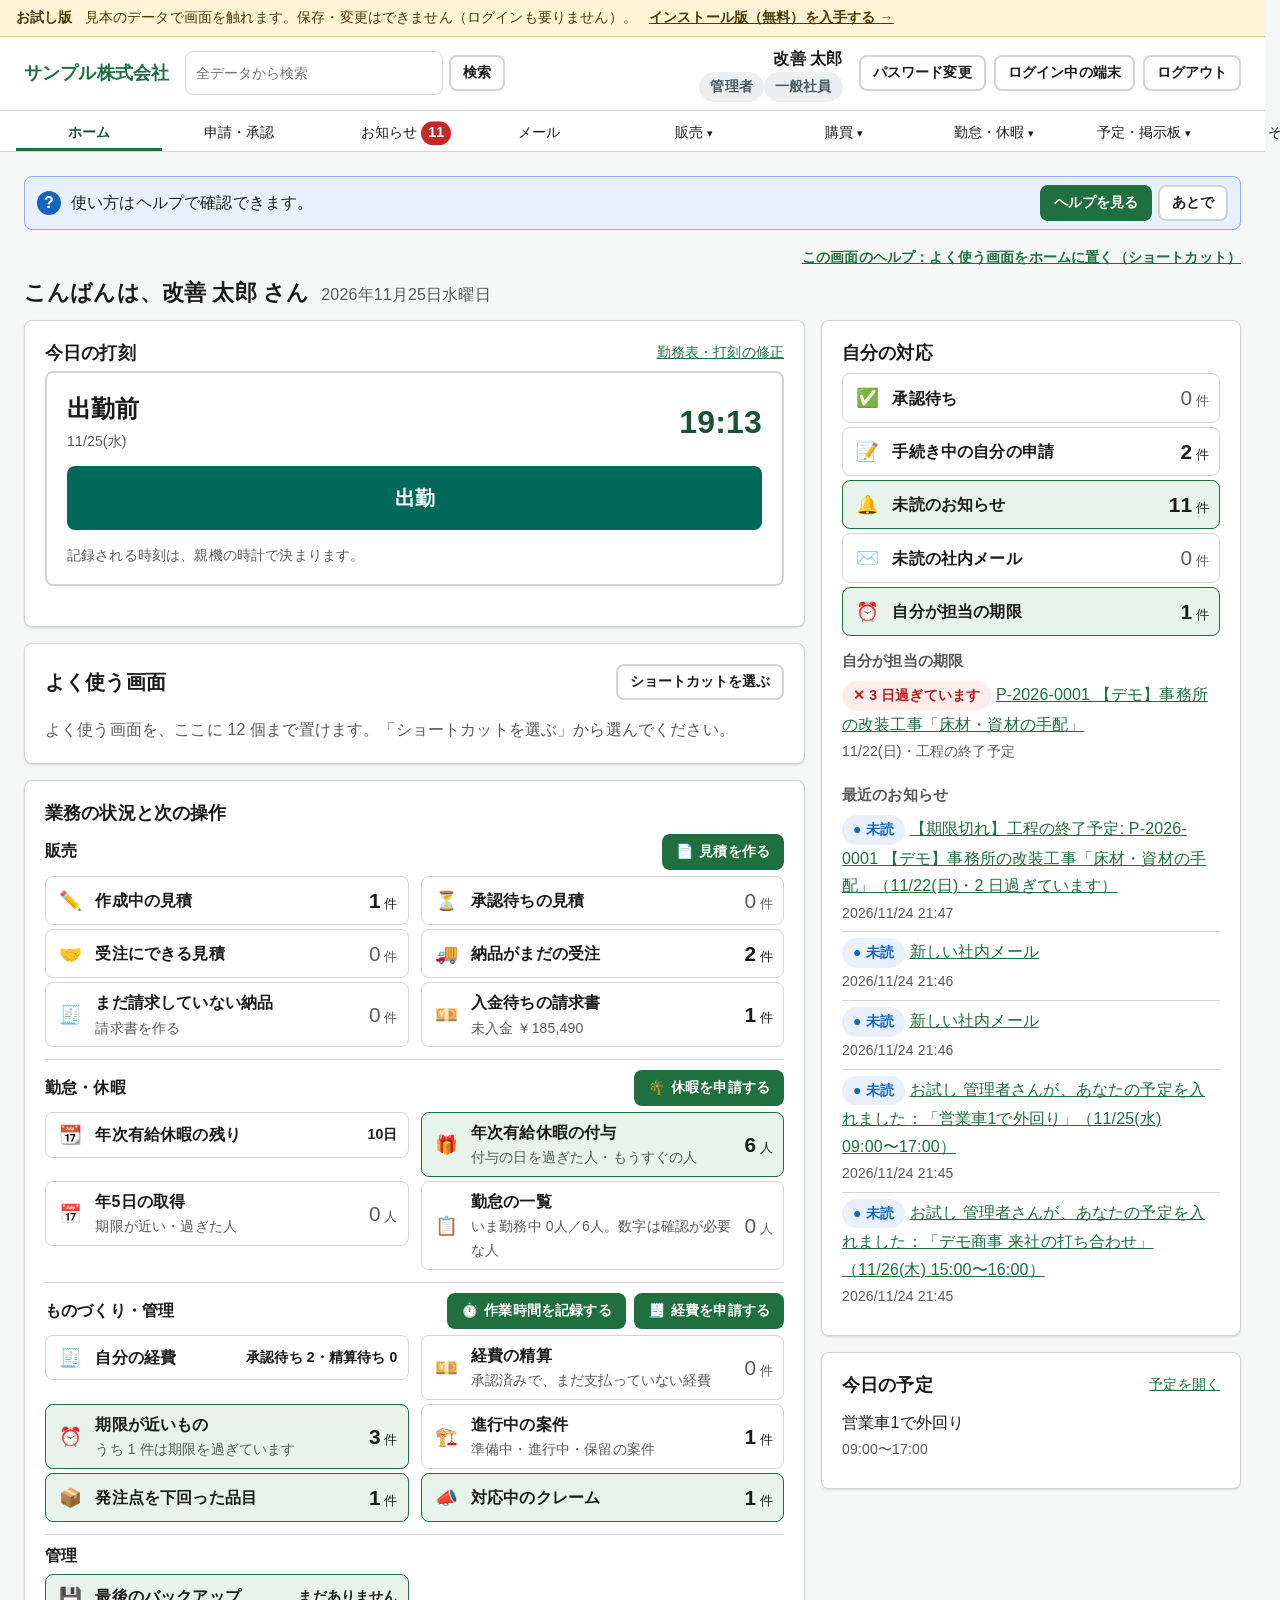
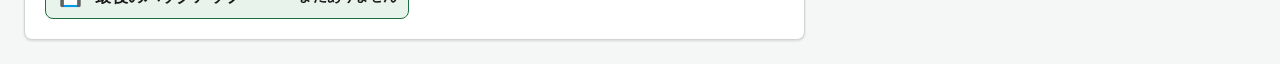
==== commit d1af454c: "お試し版: 1.0.2 の画面（帳票を PDF でまとめて取り出す）にする" ====
--- a/docs/index.html
+++ b/docs/index.html
@@ -6,9 +6,9 @@
     <meta name="color-scheme" content="light" />
     <!--
       製品名はここに書かない。起動時に /api/branding から取得して差し替える。
-      設定ファイルの変更だけで改名できるようにするため（docs/adr/0008-branding-abstraction.md）。
+      設定ファイルの変更だけで改名できるようにするため。
       スマートフォンの「ホーム画面に追加」で使う名前・基調色・絵も、同じ理由でサーバーが組み立てる
-      （/manifest.webmanifest・/icons/…。docs/adr/0054）。use-credentials は、
+      （/manifest.webmanifest・/icons/…）。use-credentials は、
       ログインの Cookie を付けて読むため。
     -->
     <link rel="manifest" href="/manifest.webmanifest" crossorigin="use-credentials" />
@@ -17,10 +17,10 @@
     <meta name="apple-mobile-web-app-status-bar-style" content="default" />
     <meta name="mobile-web-app-capable" content="yes" />
     <title>読み込み中…</title>
-    <script type="module" crossorigin src="./assets/index-DdYboBHO.js"></script>
+    <script type="module" crossorigin src="./assets/index-B_TiahI4.js"></script>
     <link rel="modulepreload" crossorigin href="./assets/vendor-Cu3ui_9a.js">
-    <link rel="modulepreload" crossorigin href="./assets/help-c0XRlduX.js">
-    <link rel="stylesheet" crossorigin href="./assets/index-BPL5qFWJ.css">
+    <link rel="modulepreload" crossorigin href="./assets/help-DEv9meeY.js">
+    <link rel="stylesheet" crossorigin href="./assets/index-lCnv0zN9.css">
   </head>
   <body>
     <div id="root"></div>
--- a/docs/assets/index-lCnv0zN9.css
+++ b/docs/assets/index-lCnv0zN9.css
@@ -0,0 +1 @@
+:root{--brand: #1f6f3f;--brand-dark: #17542f;--brand-light: #e8f3ec;--text: #1a1a1a;--text-weak: #5a5a5a;--border: #d0d5d2;--bg: #f5f7f6;--surface: #ffffff;--save: #1f6f3f;--submit: #1565c0;--approve: #00695c;--danger: #c62828;--warn: #ef6c00;--warn-bg: #fff4e5;--danger-bg: #fdecea;--info-bg: #e8f1fb;--font-base: 16px;--font-lg: 18px;--font-sm: 14px;--radius: 8px;--shadow: 0 1px 3px rgba(0, 0, 0, .08), 0 1px 2px rgba(0, 0, 0, .06);--page-max: 1760px}*{box-sizing:border-box}html,body,#root{height:100%;margin:0}html{overflow-y:scroll;scrollbar-gutter:stable}body{font-family:Yu Gothic UI,Yu Gothic,Meiryo,Hiragino Kaku Gothic ProN,sans-serif;font-size:var(--font-base);line-height:1.7;color:var(--text);background:var(--bg);letter-spacing:.01em}h1,h2,h3{line-height:1.4;margin:0 0 .6em}h1{font-size:1.5rem}h2{font-size:1.25rem}h3{font-size:1.05rem}a{color:var(--brand)}.app-shell{display:flex;flex-direction:column;min-height:100vh}.skip-link{position:absolute;left:8px;top:-80px;z-index:200;padding:8px 14px;background:var(--surface);border:2px solid var(--brand);border-radius:var(--radius);color:var(--brand-dark);font-weight:700}.skip-link:focus{top:8px}.appbar{background:var(--surface);border-bottom:1px solid var(--border)}.appbar-inner{display:flex;align-items:center;flex-wrap:wrap;gap:8px 16px;max-width:var(--page-max);margin:0 auto;padding:8px 24px;min-height:56px}.appbar-brand{font-weight:700;font-size:var(--font-lg);color:var(--brand);text-decoration:none;overflow-wrap:anywhere}.appbar-spacer{flex:1}.appbar-user{font-size:var(--font-sm);color:var(--text-weak);text-align:right}.appbar-user strong{display:block;color:var(--text);font-size:var(--font-base)}.topnav{position:relative;z-index:40;background:var(--surface);border-bottom:1px solid var(--border)}.topnav-list{list-style:none;display:grid;grid-auto-flow:column;grid-auto-columns:var(--topnav-cell, max-content);justify-content:start;gap:2px 4px;max-width:var(--page-max);margin:0 auto;padding:4px 16px 0}.topnav-cat{position:relative}.topnav-top{position:relative;display:inline-flex;align-items:center;justify-content:center;width:100%;box-sizing:border-box;gap:6px;min-height:36px;padding:6px 16px 2px;border:none;border-bottom:3px solid transparent;border-radius:var(--radius) var(--radius) 0 0;background:none;color:var(--text);font:inherit;font-size:var(--font-sm);letter-spacing:inherit;line-height:1.4;text-decoration:none;white-space:nowrap;cursor:pointer}.topnav-label{display:inline-flex;flex-direction:column;align-items:center}.topnav-label:after{content:attr(data-label);font-weight:700;height:0;overflow:hidden;visibility:hidden;pointer-events:none}.topnav-top:hover{background:var(--brand-light)}.topnav-top:focus-visible{outline:3px solid #7aa7ff;outline-offset:-3px}.topnav-top.is-current{border-bottom-color:var(--brand);color:var(--brand-dark);font-weight:700}.topnav-top[aria-expanded=true]{background:var(--brand-light);color:var(--brand-dark);box-shadow:inset 0 -3px 0 var(--brand-dark)}.topnav-name{position:relative;display:inline-flex;align-items:center}.topnav-caret{position:absolute;top:50%;left:calc(100% + 4px);font-size:.75em;transform:translateY(-50%);transition:transform .15s}.topnav-top[aria-expanded=true] .topnav-caret{transform:translateY(-50%) rotate(180deg)}.topnav-top .badge{margin-left:2px}.topnav-count{position:absolute;top:50%;left:calc(100% + 4px);transform:translateY(-50%);display:inline-flex;align-items:center;justify-content:center;font-size:var(--font-sm)}.topnav-caret+.topnav-count{left:calc(100% + 16px)}.topnav-count .badge,.topnav-top .topnav-count .badge{margin:0;padding:1px 6px;min-width:0;font-size:var(--font-sm);line-height:1.4}.topnav-measure{position:absolute;top:0;left:0;width:0;height:0;overflow:hidden;visibility:hidden;pointer-events:none}.topnav-measure-row{display:flex;flex-wrap:nowrap;width:max-content;margin:0;padding:0;list-style:none}.topnav-panel{position:absolute;top:100%;left:0;z-index:50;list-style:none;margin:0;padding:6px 0;width:max-content;min-width:220px;max-width:min(360px,calc(100vw - 16px));background:var(--surface);border:1px solid var(--brand);border-radius:0 var(--radius) var(--radius) var(--radius);box-shadow:0 8px 24px #00000029}.topnav-panel[hidden]{display:none}.topnav-panel a{display:flex;align-items:center;gap:10px;min-height:44px;padding:8px 16px;border-left:4px solid transparent;color:var(--text);text-decoration:none;overflow-wrap:anywhere}.topnav-panel a:hover{background:var(--brand-light)}.topnav-panel a:focus-visible{outline:3px solid #7aa7ff;outline-offset:-3px;background:var(--brand-light)}.topnav-panel a.is-current{border-left-color:var(--brand);background:var(--brand-light);color:var(--brand-dark);font-weight:700}.topnav-group+.topnav-group,.topnav-panel>li:not(.topnav-group)+.topnav-group{margin-top:4px;padding-top:4px;border-top:1px solid var(--border)}.topnav-group-head{display:block;padding:6px 16px 2px;color:var(--text-weak);font-size:var(--font-sm);font-weight:700}.topnav-group.is-current>.topnav-group-head{color:var(--brand-dark)}.topnav-sublist{list-style:none;margin:0;padding:0}.topnav-sublist .topnav-group-head{padding-left:28px;font-weight:400}.topnav-sublist .topnav-sublist a{padding-left:28px}.topnav-panel.is-wide{width:min(760px,calc(100vw - 16px));max-width:none;column-width:230px;column-gap:0}.topnav-panel.is-wide>li{break-inside:avoid}.topnav-panel.is-wide>.topnav-group{margin-top:0;border-top:0}.nav-icon{width:1.4em;text-align:center;flex-shrink:0}.content{flex:1;padding:24px;max-width:var(--page-max);width:100%;margin:0 auto}.content:focus{outline:none}.page-header{display:flex;align-items:flex-start;gap:16px;margin-bottom:20px;flex-wrap:wrap}.page-header h1{margin:0}.page-header .spacer{flex:1}.page-description{color:var(--text-weak);font-size:var(--font-sm);margin:4px 0 0}.card{background:var(--surface);border:1px solid var(--border);border-radius:var(--radius);box-shadow:var(--shadow);padding:20px;margin-bottom:20px}.card>h2:first-child,.card>h3:first-child{margin-top:0}.stat{background:var(--surface);border:1px solid var(--border);border-radius:var(--radius);padding:18px 20px;text-decoration:none;color:inherit;display:block}.stat:hover{border-color:var(--brand)}.stat-label{font-size:var(--font-sm);color:var(--text-weak)}.stat-value{font-size:2rem;font-weight:700;color:var(--brand-dark);line-height:1.2}.stat-value.zero{color:var(--text-weak)}.btn{display:inline-flex;align-items:center;justify-content:center;gap:6px;min-height:44px;padding:8px 20px;font-size:var(--font-base);font-family:inherit;font-weight:700;border-radius:var(--radius);border:2px solid transparent;cursor:pointer;background:var(--surface);color:var(--text);border-color:var(--border);text-decoration:none}.btn:hover:not(:disabled){background:#f0f0f0}.btn:disabled{opacity:.5;cursor:not-allowed}.btn:focus-visible{outline:3px solid #7aa7ff;outline-offset:2px}.btn-save{background:var(--save);color:#fff;border-color:var(--save)}.btn-submit{background:var(--submit);color:#fff;border-color:var(--submit)}.btn-approve{background:var(--approve);color:#fff;border-color:var(--approve)}.btn-danger{background:var(--danger);color:#fff;border-color:var(--danger)}.btn-save:hover:not(:disabled){background:var(--brand-dark)}.btn-submit:hover:not(:disabled){background:#0d47a1}.btn-approve:hover:not(:disabled){background:#004d40}.btn-danger:hover:not(:disabled){background:#8e0000}.btn-outline-warn{color:var(--warn);border-color:var(--warn)}.btn-outline-danger{color:var(--danger);border-color:var(--danger)}.btn-sm{min-height:36px;padding:4px 12px;font-size:var(--font-sm)}.btn-row{display:flex;gap:12px;flex-wrap:wrap;align-items:center}.field{margin-bottom:16px}.field label{display:block;font-weight:700;margin-bottom:6px;font-size:var(--font-sm)}.field .required{color:var(--danger);margin-left:4px;font-size:var(--font-sm)}.field .hint{color:var(--text-weak);font-size:var(--font-sm);margin-top:4px}input[type=text],input[type=password],input[type=number],input[type=date],input[type=email],input[type=tel],select,textarea{width:100%;min-height:44px;padding:8px 12px;font-size:var(--font-base);font-family:inherit;border:1px solid var(--border);border-radius:var(--radius);background:#fff;color:var(--text)}textarea{min-height:90px;resize:vertical}input:focus,select:focus,textarea:focus{outline:3px solid #7aa7ff;outline-offset:0;border-color:var(--brand)}.field.has-error input,.field.has-error select,.field.has-error textarea{border-color:var(--danger);background:snow}.field-error{color:var(--danger);font-size:var(--font-sm);margin-top:4px;font-weight:700}.checkbox-row{display:flex;align-items:flex-start;gap:10px;margin-bottom:12px}.checkbox-row input[type=checkbox]{width:22px;height:22px;margin-top:2px;flex-shrink:0}.form-grid{display:grid;grid-template-columns:repeat(auto-fit,minmax(260px,1fr));gap:0 20px}.table-wrap{overflow-x:auto}table.data{width:100%;border-collapse:collapse;font-size:var(--font-base)}table.data th,table.data td{padding:10px 12px;border-bottom:1px solid var(--border);text-align:left;vertical-align:middle}table.data th{background:#f0f3f1;font-weight:700;font-size:var(--font-sm);white-space:nowrap;position:sticky;top:0;z-index:2}table.data tbody tr:hover{background:var(--brand-light)}table.data td.num{text-align:right;font-variant-numeric:tabular-nums}table.data td.actions{white-space:nowrap}.empty-state{padding:48px 24px;text-align:center;color:var(--text-weak)}.empty-state .big{font-size:1.1rem;margin-bottom:8px;color:var(--text)}.badge{display:inline-block;padding:2px 10px;border-radius:999px;font-size:var(--font-sm);font-weight:700;white-space:nowrap;border:1px solid transparent}.badge-gray{background:#eceff1;color:#455a64}.badge-blue{background:var(--info-bg);color:#1565c0}.badge-green{background:#e6f4ea;color:#1b5e20}.badge-orange{background:var(--warn-bg);color:#e65100}.badge-red{background:var(--danger-bg);color:#b71c1c}.badge-count{background:var(--danger);color:#fff;min-width:24px;text-align:center}.notice{border-radius:var(--radius);padding:14px 18px;margin-bottom:18px;border-left:5px solid}.notice h3{margin:0 0 6px;font-size:var(--font-base)}.notice p{margin:0 0 4px}.notice ul{margin:6px 0 0;padding-left:1.4em}.notice-info{background:var(--info-bg);border-color:#1565c0}.notice-warn{background:var(--warn-bg);border-color:var(--warn)}.notice-danger{background:var(--danger-bg);border-color:var(--danger)}.notice-ok{background:#e6f4ea;border-color:#1b5e20}.error-box{background:var(--danger-bg);border-left:5px solid var(--danger);border-radius:var(--radius);padding:14px 18px;margin-bottom:18px}.error-box .cause{font-weight:700;margin:0 0 6px}.error-box .remedy{margin:0;color:#6d2020}.error-box ul{margin:8px 0 0;padding-left:1.4em}.dialog-backdrop{position:fixed;top:0;right:0;bottom:0;left:0;background:#00000073;display:flex;align-items:center;justify-content:center;padding:24px;z-index:100}.dialog{background:var(--surface);border-radius:var(--radius);max-width:560px;width:100%;max-height:90vh;overflow-y:auto;padding:24px;box-shadow:0 10px 40px #0000004d}.dialog h2{margin-top:0}.dialog-actions{display:flex;gap:12px;justify-content:flex-end;margin-top:20px;flex-wrap:wrap}.centered-page{min-height:100vh;display:flex;align-items:center;justify-content:center;padding:24px;background:var(--bg)}.centered-card{background:var(--surface);border-radius:12px;box-shadow:0 4px 24px #0000001a;padding:32px;width:100%;max-width:480px}.centered-card.wide{max-width:640px}.centered-card h1{text-align:center;color:var(--brand);margin-bottom:4px}.centered-card .tagline{text-align:center;color:var(--text-weak);margin:0 0 24px;font-size:var(--font-sm)}.loading{padding:48px;text-align:center;color:var(--text-weak)}.url-row{display:flex;align-items:center;gap:12px;padding:12px;border:1px solid var(--border);border-radius:var(--radius);margin-bottom:10px;background:#fbfdfc;flex-wrap:wrap}.url-row code{font-size:1.15rem;font-weight:700;color:var(--brand-dark);background:var(--brand-light);padding:6px 12px;border-radius:6px;-webkit-user-select:all;user-select:all}.url-row .iface{color:var(--text-weak);font-size:var(--font-sm)}pre.command{background:#1e1e1e;color:#e8e8e8;padding:12px 14px;border-radius:var(--radius);overflow-x:auto;font-size:var(--font-sm);-webkit-user-select:all;user-select:all}.toolbar{display:flex;gap:12px;align-items:center;flex-wrap:wrap;margin-bottom:16px}.toolbar input[type=text],.toolbar select{width:auto;min-width:180px}.pagination{display:flex;gap:12px;align-items:center;justify-content:center;margin-top:16px;flex-wrap:wrap}.pagination .info{color:var(--text-weak);font-size:var(--font-sm)}.timeline{list-style:none;padding:0;margin:0}.timeline li{padding:12px 0 12px 20px;border-left:3px solid var(--border);margin-left:8px;position:relative}.timeline li:last-child{border-left-color:transparent}.timeline li:before{content:"";position:absolute;left:-8px;top:18px;width:13px;height:13px;border-radius:50%;background:var(--brand)}.timeline .when{color:var(--text-weak);font-size:var(--font-sm)}.timeline .who{font-weight:700}.steps{list-style:none;padding:0;margin:0}.steps li{display:flex;align-items:center;gap:12px;padding:12px;border:1px solid var(--border);border-radius:var(--radius);margin-bottom:8px}.steps li.current{border-color:var(--submit);background:var(--info-bg)}.steps li.done{background:#f4faf6}.steps .step-no{width:32px;height:32px;flex-shrink:0;border-radius:50%;background:var(--border);display:flex;align-items:center;justify-content:center;font-weight:700}.steps li.done .step-no{background:var(--approve);color:#fff}.steps li.current .step-no{background:var(--submit);color:#fff}.mono{font-family:Consolas,Courier New,monospace}.text-weak{color:var(--text-weak)}.text-sm{font-size:var(--font-sm)}.nowrap{white-space:nowrap}.mt-0{margin-top:0}.mb-0{margin-bottom:0}.print-meta{display:none}@media print{.appbar,.topnav,.skip-link,.toolbar,.btn,.search-row,.filter-chip,.saved-banner,.error-box,.dialog-backdrop,[role=menu],.no-print,.sort-note.idle,.more-details-toggle{display:none!important}.print-meta{display:block;margin:0 0 6px;text-align:right;font-size:11px;color:#333}.app-shell{display:block}.content{padding:0;max-width:none}.card{border:none;box-shadow:none;padding:0}.page-header{margin-bottom:8px}.tabs{border:none;margin:0 0 4px}.tab:not(.active){display:none!important}.tab.active{background:none;color:inherit;border:none;padding:0;min-height:0}.pagination{justify-content:flex-start;margin-top:6px}.table-wrap{overflow:visible!important}table.data{font-size:11px}table.data th,table.data td{padding:4px 6px}table.data th{background:#eee!important;-webkit-print-color-adjust:exact;print-color-adjust:exact;position:static;white-space:normal}table.data thead{display:table-header-group}table.data tfoot{display:table-row-group}table.data tr{break-inside:avoid;page-break-inside:avoid}table.data tbody tr:hover{background:none}a{color:inherit;text-decoration:none}body{background:#fff;font-size:12px}}@page{margin:12mm}@media(max-width:900px){.appbar-inner{padding:8px 12px}.topnav-list{padding:4px 8px 0}.content{padding:16px 12px}}.spinner{width:1em;height:1em;border:2px solid currentColor;border-right-color:transparent;border-radius:50%;display:inline-block;animation:spin .7s linear infinite}@keyframes spin{to{transform:rotate(360deg)}}@media(prefers-reduced-motion:reduce){.spinner{animation:none}}.saved-banner{position:sticky;top:0;z-index:20;display:flex;align-items:center;gap:10px;background:#e6f4ea;border:1px solid #1b5e20;border-left-width:5px;border-radius:var(--radius);padding:12px 16px;margin-bottom:16px;font-weight:700;color:#1b5e20}.saved-icon{width:24px;height:24px;border-radius:50%;background:#1b5e20;color:#fff;display:flex;align-items:center;justify-content:center;flex-shrink:0}.saved-close{margin-left:auto;background:none;border:none;cursor:pointer;font-size:1.4rem;line-height:1;color:#1b5e20;min-width:32px;min-height:32px}.search-select{position:relative}.search-select-value{width:100%;min-height:44px;padding:8px 12px;font-size:var(--font-base);font-family:inherit;text-align:left;background:#fff;border:1px solid var(--border);border-radius:var(--radius);cursor:pointer;display:flex;align-items:center;gap:8px}.search-select-value:focus-visible{outline:3px solid #7aa7ff}.search-select-caret{margin-left:auto;color:var(--text-weak);font-size:.7rem}.search-select-panel{position:absolute;top:calc(100% + 4px);left:0;right:0;background:#fff;border:1px solid var(--brand);border-radius:var(--radius);box-shadow:0 6px 20px #00000026;z-index:30;padding:8px}.search-select-list{list-style:none;margin:8px 0 0;padding:0;max-height:260px;overflow-y:auto}.search-select-item{width:100%;min-height:44px;padding:8px 12px;text-align:left;background:none;border:none;border-radius:6px;cursor:pointer;font-size:var(--font-base);font-family:inherit;display:flex;align-items:center;gap:10px}.search-select-item:hover:not(:disabled){background:var(--brand-light)}.search-select-item.selected{background:var(--brand-light);font-weight:700}.search-select-item:disabled{opacity:.55;cursor:not-allowed}.search-select-empty{padding:16px;color:var(--text-weak);text-align:center}.more-details{margin:12px 0}.more-details-toggle{background:none;border:none;color:var(--brand-dark);font-size:var(--font-base);font-family:inherit;font-weight:700;cursor:pointer;padding:10px 4px;min-height:44px;display:flex;align-items:center;gap:8px}.more-details-toggle:hover{text-decoration:underline}.more-details-body{border-left:3px solid var(--border);padding-left:16px;margin-top:8px}.wizard-steps{display:flex;gap:8px;margin-bottom:24px;flex-wrap:wrap}.wizard-step{display:flex;align-items:center;gap:8px;padding:8px 14px;border-radius:999px;background:#eceff1;color:var(--text-weak);font-size:var(--font-sm);font-weight:700}.wizard-step.current{background:var(--brand);color:#fff}.wizard-step.done{background:#e6f4ea;color:#1b5e20}.wizard-step .num{width:22px;height:22px;border-radius:50%;background:#0000001f;display:flex;align-items:center;justify-content:center;font-size:12px}.wizard-step.current .num{background:#ffffff4d}.wizard-step.failed{background:#fdecea;color:#b71c1c}.wizard-step.skipped{background:#f5f5f5;color:var(--text-weak);font-weight:400}.restore-steps{list-style:none;padding:0;margin:0 0 20px;display:grid;gap:6px}.restore-step{display:flex;gap:10px;align-items:flex-start;padding:8px 12px;border-radius:8px;background:#f5f7f8;color:var(--text-weak)}.restore-step .num{flex-shrink:0;width:24px;height:24px;border-radius:50%;background:#0000001f;display:flex;align-items:center;justify-content:center;font-size:12px;font-weight:700}.restore-step-body{display:flex;flex-direction:column;gap:2px}.restore-step-label{font-weight:700}.restore-step-detail{font-size:var(--font-sm)}.restore-step.current{background:var(--brand);color:#fff}.restore-step.current .num{background:#ffffff4d}.restore-step.done{background:#e6f4ea;color:#1b5e20}.restore-step.failed{background:#fdecea;color:#b71c1c}.restore-step.skipped{opacity:.75}.check-list{list-style:none;padding:0;margin:8px 0 12px}.check-list li{display:flex;gap:8px;align-items:baseline;padding:4px 0}.action-grid{display:grid;grid-template-columns:repeat(auto-fill,minmax(200px,1fr));gap:14px}.action-tile{display:flex;flex-direction:column;align-items:flex-start;gap:4px;min-height:92px;padding:16px 18px;border:2px solid var(--border);border-radius:var(--radius);background:var(--surface);color:inherit;text-decoration:none;cursor:pointer;font-family:inherit;text-align:left}.action-tile:hover{border-color:var(--brand);background:var(--brand-light)}.action-tile:focus-visible{outline:3px solid #7aa7ff;outline-offset:2px}.action-tile .tile-icon{font-size:1.6rem;line-height:1}.action-tile .tile-title{font-size:1.05rem;font-weight:700}.action-tile .tile-desc{font-size:var(--font-sm);color:var(--text-weak)}.action-tile.primary{border-color:var(--brand);background:var(--brand-light)}.empty-state .empty-icon{font-size:2.6rem;display:block;margin-bottom:12px}.empty-state .btn{margin-top:16px}.attach-list{list-style:none;margin:0;padding:0}.attach-item{display:flex;align-items:center;gap:12px;padding:10px 12px;border:1px solid var(--border);border-radius:var(--radius);margin-bottom:8px;flex-wrap:wrap}.attach-item .attach-name{font-weight:700}.attach-drop{border:2px dashed var(--border);border-radius:var(--radius);padding:20px;text-align:center;background:#fafcfb}.attach-drop.over{border-color:var(--brand);background:var(--brand-light)}.route-step-card{border:1px solid var(--border);border-radius:var(--radius);padding:16px;margin-bottom:12px;background:#fbfdfc}.route-step-head{display:flex;align-items:center;gap:10px;margin-bottom:12px}.route-step-head .step-no{width:30px;height:30px;border-radius:50%;background:var(--brand);color:#fff;display:flex;align-items:center;justify-content:center;font-weight:700;flex-shrink:0}.route-step-head .spacer{flex:1}.badge:before{margin-right:4px}.badge-green:before{content:"✓"}.badge-red:before{content:"✕"}.badge-orange:before{content:"！"}.badge-blue:before{content:"●"}.badge-count:before{content:"";margin-right:0}a:focus-visible,button:focus-visible,[tabindex]:focus-visible{outline:3px solid #7aa7ff;outline-offset:2px;border-radius:4px}.sr-only{position:absolute;width:1px;height:1px;padding:0;margin:-1px;overflow:hidden;clip:rect(0,0,0,0);white-space:nowrap;border:0}.flow{list-style:none;display:flex;flex-wrap:wrap;padding:0;margin:0 0 16px}.flow-step{flex:1 1 150px;min-width:150px;display:flex;gap:10px;align-items:flex-start;padding:10px 12px;background:var(--surface);border:1px solid var(--border)}.flow-step+.flow-step{border-left-width:0}.flow-step:first-child{border-radius:var(--radius) 0 0 var(--radius)}.flow-step:last-child{border-radius:0 var(--radius) var(--radius) 0}.flow-mark{width:28px;height:28px;flex-shrink:0;border-radius:50%;display:flex;align-items:center;justify-content:center;font-weight:700;background:var(--border)}.flow-step.done{background:#f4faf6}.flow-step.done .flow-mark{background:var(--approve);color:#fff}.flow-step.current{background:var(--info-bg);border-color:var(--submit);border-left-width:1px}.flow-step.current .flow-mark{background:var(--submit);color:#fff}.flow-step.stopped{background:var(--danger-bg)}.flow-step.stopped .flow-mark{background:var(--danger);color:#fff}.flow-step.skipped{color:var(--text-weak)}.flow-body{display:flex;flex-direction:column;min-width:0}.flow-label{font-weight:700}.flow-state{font-weight:400;font-size:var(--font-sm)}.flow-detail{font-size:var(--font-sm);color:var(--text-weak);overflow-wrap:anywhere}a.flow-detail{color:var(--brand)}.action-bar{margin-bottom:8px}.action-hint{margin:8px 0 0}.action-blocked{margin:6px 0 0;color:#8a4b00}table.data.line-editor th,table.data.line-editor td{padding:6px;vertical-align:top}table.data.line-editor tbody tr:hover{background:transparent}.line-editor input,.line-editor select{min-height:40px;padding:6px 8px}.line-editor input.spec{margin-top:4px;min-height:34px;font-size:var(--font-sm)}.line-editor .col-no{width:44px;text-align:center;padding-top:14px}.line-editor .col-qty{width:84px}.line-editor .col-unit{width:72px}.line-editor .col-price{width:124px}.line-editor .col-tax{width:150px}.line-editor .col-amount{width:120px;text-align:right;padding-top:14px;font-variant-numeric:tabular-nums}.line-editor .col-ops{width:150px;white-space:nowrap}.line-editor .col-ops .btn{margin-right:4px}.line-editor tr.row-error td{background:snow}.line-error{color:var(--danger);font-size:var(--font-sm);font-weight:700;margin-top:4px}table.data th.num{text-align:right}table.data .col-no{width:44px;text-align:center}.doc-summary{display:flex;gap:24px;align-items:flex-start;flex-wrap:wrap;margin-top:16px}.discount-field{width:280px;max-width:100%}.totals-box{margin-left:auto;width:100%;max-width:440px;border:1px solid var(--border);border-radius:var(--radius);overflow:hidden}.totals-box table{width:100%;border-collapse:collapse}.totals-box th,.totals-box td{padding:8px 12px;border-bottom:1px solid var(--border);font-weight:400;text-align:left}.totals-box td{text-align:right;font-variant-numeric:tabular-nums;white-space:nowrap}.totals-box tr.sub th,.totals-box tr.sub td{font-size:var(--font-sm);color:var(--text-weak)}.totals-box tr.sub th{padding-left:24px}.totals-box tr.grand th,.totals-box tr.grand td{font-weight:700;font-size:var(--font-lg);background:var(--brand-light);border-bottom:none}.totals-caption{margin:6px 12px}.doc-amount{font-size:1.6rem;font-weight:700;font-variant-numeric:tabular-nums;white-space:nowrap}.two-col{display:grid;grid-template-columns:repeat(auto-fit,minmax(340px,1fr));gap:0 16px}.kv{width:100%;border-collapse:collapse}.kv th{width:150px;text-align:left;vertical-align:top;font-weight:400;color:var(--text-weak);font-size:var(--font-sm);padding:6px 12px 6px 0}.kv td{padding:6px 0;overflow-wrap:anywhere}.card-head{display:flex;align-items:center;gap:12px;margin-bottom:8px}.card-head h2{margin:0;flex:1}.field-link{margin:-8px 0 12px}.search-row{display:flex;gap:8px;align-items:center;flex-wrap:wrap}.search-row input[type=text]{width:320px;max-width:100%}.filter-chip{display:inline-flex;gap:8px;align-items:center;padding:4px 4px 4px 12px;border-radius:999px;background:var(--brand-light);font-size:var(--font-sm)}.activity-form{padding-bottom:12px;border-bottom:1px solid var(--border)}.progress-wrap{display:inline-flex;align-items:center;gap:8px}.progress{display:inline-block;width:90px;height:10px;border-radius:5px;background:#e3e7e5;overflow:hidden}.progress>span{display:block;height:100%;background:var(--approve)}.dialog.wide{max-width:960px;width:calc(100% - 32px)}.candidate{border:1px solid var(--border);border-radius:var(--radius);padding:10px 12px;margin-bottom:12px}table.data.candidate-lines{margin-top:6px}table.data.candidate-lines td{padding:6px 8px}button.week-cell{display:block;width:100%;min-height:40px;text-align:right;padding:6px 4px}.seg{display:grid;grid-template-columns:repeat(auto-fit,minmax(220px,1fr));gap:8px}.seg-item{display:flex;flex-direction:column;gap:4px;text-align:left;padding:12px 14px;border:2px solid var(--border);border-radius:var(--radius);background:var(--surface);color:inherit;font:inherit;cursor:pointer}.seg-item.active{border-color:var(--brand);background:var(--brand-light)}.seg-item.active strong:before{content:"● ";color:var(--brand)}.bar{display:block;height:12px;min-width:2px;border-radius:3px;background:var(--brand)}table.data tr.total-row th,table.data tr.total-row td{font-weight:700;border-top:2px solid var(--text-weak);background:#f7f9f8}.inline-field{display:inline-flex;align-items:center;gap:8px;font-weight:700;font-size:var(--font-sm)}.inline-field input,.inline-field select{width:auto}.punch-panel{border:2px solid var(--border);border-radius:var(--radius);padding:16px 20px;margin-bottom:20px;background:var(--surface)}.punch-panel.state-working{border-color:var(--approve)}.punch-panel.state-on_break{border-color:var(--warn)}.punch-head{display:flex;align-items:center;gap:16px;margin-bottom:12px}.punch-head>div:first-child{flex:1}.punch-state{font-size:1.5rem;font-weight:700}.punch-clock{font-size:2rem;font-weight:700;font-variant-numeric:tabular-nums;color:var(--brand-dark)}.punch-buttons{display:grid;grid-template-columns:repeat(auto-fit,minmax(150px,1fr));gap:12px;margin-bottom:12px}.punch-btn{min-height:64px;font-size:1.25rem;font-weight:700}.punch-btn:disabled{opacity:.35}.punch-in:not(:disabled){background:var(--approve);border-color:var(--approve);color:#fff}.punch-out:not(:disabled){background:var(--brand);border-color:var(--brand);color:#fff}.punch-break_start:not(:disabled),.punch-break_end:not(:disabled){background:var(--warn-bg);border-color:var(--warn)}.punch-message{color:#1b5e20;font-weight:700;margin:8px 0}.month-nav{display:flex;align-items:center;gap:12px;margin:8px 0 16px;flex-wrap:wrap}.month-title{margin:0;font-size:1.25rem}.stat-grid{display:grid;grid-template-columns:repeat(auto-fill,minmax(180px,1fr));gap:10px}.stat-grid .stat{padding:10px 14px}.stat-grid .stat:hover{border-color:var(--border)}.stat-grid .stat-value{font-size:1.2rem}.stat-grid .stat-strong .stat-value{font-size:1.4rem}.stat-grid .stat-alert{border-color:var(--danger);background:var(--danger-bg)}table.data.timecard td{padding-top:6px;padding-bottom:6px}table.data.timecard tr.tc-holiday td{background:#fff8ec}table.data.timecard tr.tc-legal_holiday td{background:#fdecea}table.data.timecard tr.tc-today td{box-shadow:inset 0 2px 0 var(--brand),inset 0 -2px 0 var(--brand)}table.data.timecard tr.tc-alert td:first-child{border-left:4px solid var(--danger)}.tc-note{color:#b71c1c}.warn-list{list-style:none;padding:0;margin:0;display:grid;gap:10px}.warn-item{border-left:4px solid var(--border);padding:8px 12px;background:#fafbfa;border-radius:4px}.warn-item.warn-exceeded{border-left-color:var(--danger);background:var(--danger-bg)}.warn-item.warn-caution{border-left-color:var(--warn);background:var(--warn-bg)}.warn-item.warn-info{border-left-color:#1565c0;background:var(--info-bg)}.weekday-row{display:flex;gap:16px;flex-wrap:wrap}.checkbox-inline{display:inline-flex;align-items:center;gap:6px;font-weight:400}.checkbox-inline input[type=checkbox]{width:20px;height:20px}.plain-fieldset{border:0;padding:0;margin:0;min-width:0}.plain-fieldset h3{margin:20px 0 8px;font-size:1rem;border-bottom:1px solid var(--border);padding-bottom:4px}.compact-list{max-height:260px;overflow-y:auto;margin:8px 0;padding-left:1.4em}.balance{border:1px solid var(--border);border-radius:var(--radius);padding:12px 16px;margin-bottom:12px}.balance-main{display:flex;align-items:baseline;gap:12px}.balance-value{font-size:2rem;font-weight:700;color:var(--brand-dark)}.preview-box{border:1px dashed var(--brand);border-radius:var(--radius);padding:10px 14px;margin:8px 0 12px;background:var(--brand-light)}.seg.seg-inline{display:inline-grid;grid-template-columns:repeat(3,auto);gap:6px}.seg.seg-inline .seg-item{padding:6px 12px}table.data.week-grid{table-layout:fixed;min-width:960px}table.data.week-grid th,table.data.week-grid td{vertical-align:top}table.data.week-grid th.names{width:10.5em}table.data.week-grid thead th.names{left:0;z-index:3}table.data.week-grid tbody th{white-space:normal;overflow-wrap:anywhere;position:sticky;left:0;top:auto;z-index:1;background:var(--surface);box-shadow:1px 0 0 var(--border)}table.data.week-grid .sched-name{display:block;font-size:var(--font-base);font-weight:700}table.data.week-grid .sched-sub{display:block;font-size:var(--font-sm);font-weight:400;color:var(--text-weak)}table.data.week-grid tr.sched-company th,table.data.week-grid tr.sched-department th,table.data.week-grid tr.sched-unassigned th{background:#f0f3f1}table.data.week-grid tr.sched-company td,table.data.week-grid tr.sched-department td,table.data.week-grid tr.sched-unassigned td{background:#fafbfa}table.data.week-grid tr.is-self th{box-shadow:inset 4px 0 0 var(--brand),1px 0 0 var(--border)}.week-cell.is-empty{text-decoration:none;color:var(--text-weak)}.work-team table.data tr.is-selected td{background:var(--brand-light)}.work-team table.data tr.is-selected td:first-child{box-shadow:inset 4px 0 0 var(--brand)}.cost-inputs ul,.request-places ul{margin:0;padding-left:1.4em}.cost-inputs li,.request-places li{margin:6px 0}table.data.week-grid .ev-chip{overflow:hidden;overflow-wrap:anywhere;display:-webkit-box;-webkit-box-orient:vertical;-webkit-line-clamp:3}table.data .cell-wrap{min-width:12em;overflow-wrap:anywhere}table.data.approvals-list .sticky-end{position:sticky;right:0;background:var(--surface);box-shadow:-6px 0 6px -6px #00000040}table.data.approvals-list th.sticky-end{background:#f0f3f1;z-index:3}table.data.approvals-list tbody tr:hover td.sticky-end{background:var(--brand-light)}@media print{table.data.approvals-list .sticky-end{position:static;box-shadow:none}}.need-route{color:var(--danger);font-weight:700}table.data tr.row-warn td:first-child{box-shadow:inset 4px 0 0 var(--danger)}table.data.week-grid .is-today{background:var(--brand-light)}.ev-chip{display:block;width:100%;text-align:left;border:1px solid var(--border);border-left:4px solid #90a4ae;border-radius:4px;background:var(--surface);padding:4px 6px;margin:0 0 4px;font:inherit;font-size:var(--font-sm);cursor:pointer;color:inherit}.ev-chip:hover{border-color:var(--brand)}.ev-chip.ev-company{border-left-color:#2e7d32}.ev-chip.ev-department{border-left-color:#1565c0}.ev-chip.ev-masked{color:var(--text-weak);font-style:italic}.ev-time{font-weight:700;font-variant-numeric:tabular-nums}.ev-room{color:var(--text-weak)}.ev-add{width:100%;margin-top:2px}.ev-chip.ev-leave{border-left-color:var(--warn);background:var(--warn-bg);cursor:default;overflow-wrap:anywhere}.ev-chip.ev-leave:hover{border-color:var(--border);border-left-color:var(--warn)}a.ev-chip.ev-leave{cursor:pointer;text-decoration:none}a.ev-chip.ev-leave:hover{border-color:var(--brand);border-left-color:var(--warn);text-decoration:underline}.ev-repeat{color:var(--brand);font-weight:700;margin-right:2px}.dialog.event-dialog{display:flex;flex-direction:column;padding:0;overflow:hidden}.event-dialog-body{flex:1 1 auto;min-height:0;overflow-y:auto;padding:24px 24px 8px}.event-dialog .dialog-actions{flex-shrink:0;margin-top:0;padding:12px 24px 16px;border-top:1px solid var(--border);align-items:center}.repeat-apply{border:1px solid var(--brand);background:var(--brand-light);border-radius:var(--radius);padding:10px 14px;margin-bottom:16px}.repeat-apply .seg{margin:8px 0 4px}.repeat-box h3{margin-top:4px}.repeat-end{display:flex;flex-wrap:wrap;align-items:center;gap:8px 12px}.repeat-end input[type=date]{width:auto}.repeat-end input[type=number]{width:6em}.repeat-summary{font-weight:700;margin:0 0 12px}.delete-choice{flex-basis:100%;margin:0;font-weight:700}.people-picker input[type=text]{margin-bottom:6px}.people-picker ul{list-style:none;margin:0;padding:4px 8px;max-height:200px;overflow-y:auto;border:1px solid var(--border);border-radius:var(--radius)}.people-picker li{padding:2px 0}.people-picker .pp-tools{display:flex;flex-wrap:wrap;gap:6px 8px;align-items:center;margin-bottom:6px}.people-picker .pp-tools input[type=text]{flex:1 1 220px;min-width:0;width:auto;margin-bottom:0}.people-picker li.pp-inactive{color:var(--text-weak)}.people-picker li .badge{margin-left:6px}.event-record{margin:0 0 12px;padding:8px 12px;border:1px solid var(--border);border-radius:var(--radius);background:#fafbfa;font-size:var(--font-sm)}.event-record dl{display:grid;grid-template-columns:max-content 1fr;gap:2px 12px;margin:0}.event-record dt{color:var(--text-weak)}.event-record dd{margin:0;overflow-wrap:anywhere}.event-record .badge{margin-left:6px}.sched-row.is-delegated th.names .sched-sub{color:var(--brand)}table.data.delegation-list.is-all{min-width:820px}.delegation-levels legend{font-weight:700;margin-bottom:4px}.radio-card{display:flex;gap:8px;align-items:flex-start;padding:6px 0;cursor:pointer}.radio-card input{margin-top:4px}.room-booking{margin-bottom:4px}.room-booking .ev-chip{display:inline-block;width:auto;margin-right:6px}.board-list{list-style:none;margin:0;padding:0}.board-item{padding:10px 4px;border-bottom:1px solid var(--border)}.board-item.unread .board-title{font-weight:700}.board-item.pinned{background:#fffaf0}.board-title{font-size:1.05rem}.board-body{white-space:pre-wrap;line-height:1.8;overflow-wrap:anywhere}.tabs{display:flex;gap:4px;flex-wrap:wrap;border-bottom:2px solid var(--brand);margin:8px 0 16px}.tab{border:1px solid var(--border);border-bottom:0;background:var(--surface);color:var(--text);padding:8px 18px;border-radius:var(--radius) var(--radius) 0 0;cursor:pointer;font-size:var(--font-base);min-height:44px}.tab.active{background:var(--brand);color:#fff;border-color:var(--brand);font-weight:700}.linklike{background:none;border:0;padding:0;color:#1565c0;text-decoration:underline;cursor:pointer;font:inherit;text-align:left}.row-muted td,.row-muted th{color:var(--text-weak)}.row-focus td{background:var(--info-bg)}.row-total th,.row-total td{font-weight:700;border-top:2px solid var(--border)}.line-card{border:1px solid var(--border);border-radius:var(--radius);padding:12px 14px 4px;margin-bottom:12px;background:#fcfdfc}.line-card-head{display:flex;align-items:center;justify-content:space-between;margin-bottom:8px}.gantt{overflow-x:auto;margin-bottom:16px;border:1px solid var(--border);border-radius:var(--radius)}.gantt-row{display:grid;grid-template-columns:minmax(180px,240px) minmax(560px,1fr);border-bottom:1px solid var(--border)}.gantt-head{background:#f5f7f6;font-size:var(--font-sm);color:var(--text-weak)}.gantt-head .gantt-track{min-height:30px}.gantt-label{padding:6px 10px;border-right:1px solid var(--border)}.gantt-track{position:relative;min-height:46px;overflow:hidden}.gantt-tick{position:absolute;top:6px;font-size:11px;white-space:nowrap;border-left:1px solid #c9d2cd;padding-left:3px}.gantt-today{position:absolute;top:0;bottom:0;width:2px;background:var(--danger);opacity:.55}.gantt-bar{position:absolute;top:10px;height:16px;background:#b8d8c4;border-radius:3px;overflow:hidden}.gantt-bar.done{background:#cfd8dc}.gantt-bar.late{background:#f5c2c0}.gantt-progress{display:block;height:100%;background:var(--approve)}.gantt-bar.done .gantt-progress{background:#78909c}.gantt-bar.late .gantt-progress{background:var(--danger)}.gantt-actual{position:absolute;top:31px;height:6px;background:#37474f;border-radius:2px}.gantt-project{padding:8px 10px;background:var(--brand-light);font-weight:700;border-bottom:1px solid var(--border)}.gantt-legend{display:flex;gap:16px;flex-wrap:wrap;padding:8px 10px}.legend-box{display:inline-block;width:18px;height:10px;border-radius:2px;margin-right:4px;vertical-align:middle}.legend-box.planned{background:var(--approve)}.legend-box.actual{background:#37474f;height:6px}.legend-box.late{background:#f5c2c0}.legend-line{display:inline-block;width:2px;height:12px;background:var(--danger);margin-right:4px;vertical-align:middle}.th-sort{display:inline-flex;align-items:center;gap:2px;background:none;border:0;padding:0;margin:0;font:inherit;font-weight:700;color:inherit;text-align:inherit;white-space:nowrap;cursor:pointer;text-decoration:underline dotted var(--text-weak);text-underline-offset:3px}.th-sort:hover,.th-sort.active{color:var(--brand-dark);text-decoration:underline solid}.th-sort .sort-mark{font-size:.8em}.sort-note{margin:-6px 0 10px}.sort-note .linklike{margin-left:4px}@media(max-width:1100px){table.data th,table.data td{padding:8px}}@media print{.th-sort{text-decoration:none}.sort-note{margin:0 0 4px}}.access-mode{border:none;padding:0;margin:0 0 10px}.access-mode legend{font-weight:700;margin-bottom:6px;padding:0}.access-choice{display:flex;align-items:flex-start;gap:10px;min-height:44px;padding:6px 0;cursor:pointer}.access-choice input{margin-top:6px}.access-rules{margin:6px 0 0;padding-left:1.2em}.access-table th[scope=row]{font-weight:700;min-width:9em}.access-table td,.access-table th{vertical-align:top}.access-levels{display:flex;flex-wrap:wrap;gap:2px 16px}.access-levels label,.access-strong label{display:inline-flex;align-items:center;gap:6px;min-height:36px;cursor:pointer}.access-strong{display:flex;flex-direction:column;gap:2px}.access-strong label{flex-wrap:wrap}.access-row-off th,.access-row-off td{color:var(--text-weak)}.access-plan{border:2px solid var(--brand)}.access-diff{margin:0 0 10px;padding-left:1.2em}.access-plan-groups{display:grid;grid-template-columns:repeat(auto-fill,minmax(320px,1fr));gap:4px 24px}.access-plan-groups h3{font-size:1rem;margin:10px 0 4px}.access-summary{margin:0;padding-left:1.2em}.access-summary li{margin:2px 0}.access-ops{color:var(--danger)}.access-menu-preview{display:flex;flex-wrap:wrap;gap:8px 28px;margin-bottom:12px}.access-menu-preview .cat{min-width:150px;max-width:360px}.access-menu-preview .cat strong{display:block}.shortcut-grid{grid-template-columns:repeat(auto-fill,minmax(170px,1fr));gap:10px}.shortcut-tile{min-height:72px;padding:12px 14px}.shortcut-dialog h3{font-size:1rem;margin:16px 0 8px}.shortcut-order{margin:0;padding-left:1.8em}.shortcut-order li{border-bottom:1px solid var(--border)}.shortcut-row{display:flex;align-items:center;justify-content:space-between;gap:8px;padding:4px 0;flex-wrap:wrap}.shortcut-name{min-width:0;overflow-wrap:anywhere}.shortcut-ops{display:inline-flex;gap:4px;flex-shrink:0}.shortcut-group legend{font-weight:700;font-size:var(--font-sm);color:var(--text-weak);margin:10px 0 4px}.shortcut-choices{display:grid;grid-template-columns:repeat(auto-fill,minmax(210px,1fr));gap:2px 12px}.shortcut-choice{min-height:36px}@media print{.home-shortcuts{display:none}}.help-intro{display:flex;align-items:center;gap:10px;flex-wrap:wrap;margin:0 0 16px;padding:8px 12px;background:var(--info-bg);border:1px solid #90b4e8;border-radius:8px}.help-intro-mark{display:inline-flex;align-items:center;justify-content:center;width:24px;height:24px;border-radius:50%;background:#1565c0;color:#fff;font-weight:700}.help-intro-text{flex:1;min-width:200px}.help-intro-ops{display:inline-flex;gap:6px}@media print{.help-intro{display:none}}.route-notice{display:flex;align-items:flex-start;gap:10px;margin:0 0 12px;padding:10px 12px;background:var(--warn-bg);border:1px solid var(--warn);border-left-width:4px;border-radius:6px}.route-notice-mark{display:inline-flex;align-items:center;justify-content:center;flex-shrink:0;width:26px;height:26px;border-radius:50%;background:var(--warn);color:#fff;font-weight:700}.route-notice-body{display:flex;flex-direction:column;gap:2px;min-width:0}.route-notice-detail{font-size:var(--font-sm)}.route-notice a{font-size:var(--font-sm);font-weight:700}tr.target-focus td{outline:3px solid var(--brand);outline-offset:-3px}.home-head{display:flex;align-items:baseline;gap:12px;flex-wrap:wrap;margin-bottom:12px}.home-head h1{margin:0;font-size:1.35rem}.home-grid{display:grid;grid-template-columns:minmax(0,1fr);gap:16px;align-items:start}@media(min-width:1100px){.home-grid{grid-template-columns:minmax(0,1fr) minmax(340px,420px)}}.home-main,.home-side{display:flex;flex-direction:column;gap:16px;min-width:0}.home-main>.card,.home-side>.card{margin:0}.home-card h2{font-size:1.1rem;margin:0 0 8px}.home-card .card-head{margin-bottom:6px}.home-card .card-head h2{margin:0}.home-card h3{font-size:.95rem;margin:14px 0 4px;color:var(--text-weak)}.home-group+.home-group{margin-top:12px;padding-top:10px;border-top:1px solid var(--border)}.home-group-head{display:flex;align-items:center;gap:8px;flex-wrap:wrap;margin-bottom:6px}.home-group-head h3{margin:0;flex:1;min-width:8em;font-size:1rem;color:var(--text)}.home-rows{list-style:none;margin:0;padding:0;display:grid;gap:4px}.home-rows-grid{grid-template-columns:repeat(auto-fill,minmax(260px,1fr));gap:4px 12px}.home-row{display:flex;align-items:center;gap:10px;min-height:44px;padding:6px 10px;border:1px solid var(--border);border-radius:8px;background:var(--surface);color:var(--text);text-decoration:none}.home-row:hover{border-color:var(--brand);background:var(--brand-light)}.home-row:focus-visible{outline:3px solid #7aa7ff;outline-offset:1px}.home-row.is-primary{border-color:var(--brand);background:var(--brand-light)}.home-row-icon{width:1.6em;flex-shrink:0;font-size:1.15rem;text-align:center}.home-row-text{display:flex;flex-direction:column;flex:1;min-width:0}.home-row-title{font-weight:700}.home-row-desc{font-size:var(--font-sm);color:var(--text-weak)}.home-row-count{font-size:1.3rem;font-weight:700;white-space:nowrap}.home-row-count small{font-size:.8rem;font-weight:400}.home-row-count.is-zero{color:var(--text-weak);font-weight:400}.home-row-value{font-size:var(--font-sm);font-weight:700;white-space:nowrap}.home-list{list-style:none;margin:0;padding:0}.home-list li{display:flex;flex-direction:column;gap:2px;padding:6px 0;border-bottom:1px solid var(--border);overflow-wrap:anywhere}.home-list li:last-child{border-bottom:none}.home-nothing{margin-top:8px}.home-loans{margin:10px 0 0}.help-toc{margin:8px 0 0;padding-left:1.4em}.help-toc li{margin:6px 0}.help-crumbs{margin-bottom:8px;font-size:var(--font-sm);color:var(--text-weak)}.help-topic-list{list-style:none;margin:0 0 16px;padding:0;display:grid;gap:8px;max-width:960px}.help-topic-item{margin:0;padding:12px 16px}.help-topic-item a{font-weight:700;font-size:1.05rem}.help-num{display:inline-flex;align-items:center;justify-content:center;width:1.7em;height:1.7em;margin-right:8px;border-radius:50%;background:var(--brand-light);color:var(--brand-dark);font-size:.9rem}.help-topic,.help-search{max-width:960px}.help-topic h2{margin:18px 0 6px;font-size:1.05rem}.help-topic h2:first-child{margin-top:0}.help-steps{margin:0;padding-left:1.6em}.help-steps li{margin:8px 0;line-height:1.75}.help-notes,.help-next{margin:0;padding-left:1.2em}.help-notes li,.help-next li{margin:6px 0;line-height:1.75}.help-link{font-weight:700;white-space:nowrap}.help-ask{color:var(--text-weak);font-size:var(--font-sm)}.help-pager{display:flex;justify-content:space-between;gap:12px;flex-wrap:wrap;max-width:960px;margin:16px 0}.help-back{margin-top:0}.help-acc{margin:0;padding:0}.help-acc>summary,.help-acc-item>summary{display:flex;align-items:center;gap:10px;min-height:44px;cursor:pointer;list-style:none}.help-acc>summary{padding:12px 16px;border-radius:var(--radius)}.help-acc-item>summary{padding:8px 4px}.help-acc>summary::-webkit-details-marker,.help-acc-item>summary::-webkit-details-marker{display:none}.help-acc>summary:before,.help-acc-item>summary:before{content:"▸";flex:none;color:var(--brand-dark);transition:transform .15s}.help-acc[open]>summary:before,.help-acc-item[open]>summary:before{transform:rotate(90deg)}.help-acc>summary:hover,.help-acc-item>summary:hover{background:var(--brand-light)}.help-acc>summary:focus-visible,.help-acc-item>summary:focus-visible{outline:3px solid #7aa7ff;outline-offset:-3px}.help-acc>summary h2{flex:1;margin:0;font-size:1.1rem}.help-acc-count{flex:none;font-size:var(--font-sm);color:var(--text-weak)}.help-acc-body{padding:0 16px 14px 40px}.help-acc-body>p:first-child{margin-top:0}.help-acc-item{border-top:1px solid var(--border)}.help-topic .help-acc-item>summary h2{margin:0;font-size:1.05rem}.help-acc-item>.help-acc-body{padding:0 4px 12px 28px}.help-topic .help-acc-item:first-of-type{margin-top:12px}.help-fields{margin:0 0 8px}.help-fields>div{padding:6px 0;border-bottom:1px solid var(--border)}.help-fields>div:last-child{border-bottom:none}.help-fields dt{margin:0}.help-fields dd{margin:2px 0 0;line-height:1.75}.screen-help-link{margin:0 0 8px;text-align:right;font-size:var(--font-sm)}.screen-help-link a{font-weight:700}@media print{.screen-help-link{display:none}}.conn-notices{position:fixed;top:8px;left:50%;transform:translate(-50%);z-index:1000;display:flex;flex-direction:column;gap:8px;width:min(760px,calc(100vw - 24px));pointer-events:none}.conn-banner{pointer-events:auto;display:flex;flex-wrap:wrap;align-items:center;gap:6px 12px;padding:10px 14px;border-radius:var(--radius);border:1px solid var(--border);background:var(--surface);box-shadow:0 4px 14px #00000026;font-size:var(--font-sm);line-height:1.6}.conn-banner>span{flex:1 1 320px}.conn-banner>strong{flex:1 1 100%}.conn-banner.is-lost{background:var(--warn-bg);border-color:var(--warn)}.conn-banner.is-danger{background:var(--danger-bg);border-color:var(--danger)}.conn-banner.is-ok{background:var(--brand-light);border-color:var(--brand);font-weight:700}.conn-banner.is-info{background:var(--info-bg);border-color:#90b4e0}.error-box .error-ref{margin:6px 0 0;font-size:12px;color:var(--text-weak)}@media print{.conn-notices{display:none}}.doclib-grid{display:grid;grid-template-columns:minmax(0,1fr);gap:16px;align-items:start}@media(min-width:1100px){.doclib-grid{grid-template-columns:minmax(220px,280px) minmax(0,1fr)}}.folder-tree,.folder-tree ul{list-style:none;margin:0;padding:0}.folder-tree-row{display:flex;align-items:center;gap:6px;width:100%;min-height:40px;padding:6px 8px;border:0;border-radius:6px;background:none;font:inherit;color:inherit;text-align:left;cursor:pointer;overflow-wrap:anywhere}.folder-tree-row:hover{background:var(--brand-light)}.folder-tree-row.active{background:var(--brand-light);font-weight:700;color:var(--brand-dark)}.folder-tree-dept{color:var(--text-weak);font-size:var(--font-sm)}.folder-tree-count{margin-left:auto;padding-left:8px;color:var(--text-weak);font-size:var(--font-sm);flex-shrink:0}.doclib-crumb{margin:-4px 0 12px;font-size:var(--font-sm);color:var(--text-weak)}.doclib-crumb .linklike{margin-left:8px}.link-group+.link-group{margin-top:20px}.link-disabled{color:var(--text-weak)}.storage-choices{border:1px solid var(--border, #d9dee3);border-radius:8px;padding:12px 16px;margin:16px 0}.storage-choices legend{padding:0 6px;font-weight:700}.storage-choice{display:flex;align-items:flex-start;gap:10px;padding:8px 0;font-weight:400;cursor:pointer}.storage-choice input[type=radio]{margin-top:5px;flex-shrink:0}.storage-choice .mono{overflow-wrap:anywhere}.storage-choice-note{display:block}.storage-check h3{font-size:1.05rem}.storage-check-list{list-style:none;padding:0;margin:0 0 8px}.storage-check-list li{padding:4px 0;overflow-wrap:anywhere}.storage-paths th{width:9em;white-space:nowrap}.storage-paths td.mono{overflow-wrap:anywhere}.mail-tabs .tab{text-decoration:none;display:inline-flex;align-items:center;gap:6px}.mail-tabs .tab .badge{margin-left:2px}.mail-toolbar{display:flex;gap:8px 12px;align-items:center;flex-wrap:wrap;margin-bottom:12px;min-height:40px}table.data tr.mail-unread td{font-weight:700}table.data th.mail-check,table.data td.mail-check{width:44px;text-align:center}table.data th.mail-check input,table.data td.mail-check input{width:20px;height:20px}table.data td.mail-when{white-space:nowrap}table.data td.mail-subject-cell{min-width:12em;overflow-wrap:anywhere}table.data td.mail-who{max-width:20em;overflow-wrap:anywhere}.mail-title{overflow-wrap:anywhere}.mail-meta{margin-bottom:4px}.mail-body{white-space:pre-wrap;line-height:1.8;overflow-wrap:anywhere;border-top:1px solid var(--border);padding-top:12px;margin-top:12px}.mail-section-title{margin-top:20px}.mail-actions{margin-top:16px}.mail-drop{text-align:left;padding:12px}.mail-drop.over{border-color:var(--brand);border-style:solid;background:var(--brand-light)}.mail-drop-hint{margin:8px 0 0}.mail-uploads{margin-top:10px}.mail-uploads .attach-item{flex-wrap:wrap}.upload-status{font-size:var(--font-sm);font-weight:700}.upload-status.is-scanning{color:#1565c0}.upload-status.is-accepted{color:#1b5e20}.upload-status.is-rejected{color:var(--danger)}.mail-upload-note{flex-basis:100%;color:var(--danger);font-size:var(--font-sm)}.user-picker .picker-chips{list-style:none;margin:0 0 8px;padding:0;display:flex;flex-wrap:wrap;gap:6px}.picker-chip{display:inline-flex;align-items:center;gap:6px;max-width:100%;border:1px solid var(--border);border-radius:999px;padding:2px 4px 2px 12px;background:var(--brand-light)}.picker-chip>span:first-child{overflow-wrap:anywhere}.picker-chip.is-invalid{background:var(--danger-bg);border-color:var(--danger)}.picker-chip.is-all{padding:4px 14px;font-weight:700}.picker-invalid-note{color:var(--danger);font-size:var(--font-sm);font-weight:700}.picker-remove{border:0;background:transparent;cursor:pointer;font-size:1.1rem;line-height:1;min-width:32px;min-height:32px;border-radius:999px;color:inherit}.picker-remove:hover,.picker-remove:focus-visible{background:#00000014}.picker-search{display:flex;gap:8px;align-items:center;flex-wrap:wrap}.picker-search input[type=text]{flex:1 1 260px;min-width:0}.picker-results{list-style:none;margin:8px 0 0;padding:4px;max-height:240px;overflow-y:auto;border:1px solid var(--border);border-radius:var(--radius);background:var(--surface)}.picker-empty{padding:8px 10px}.picker-idle{margin:8px 0 0}.picker-result{display:flex;width:100%;align-items:center;gap:4px 10px;flex-wrap:wrap;padding:8px 10px;min-height:44px;border:0;border-radius:6px;background:transparent;text-align:left;cursor:pointer;font:inherit;color:inherit}.picker-result:hover,.picker-result:focus-visible{background:var(--brand-light)}.picker-result-name{font-weight:700}.picker-add{margin-left:auto;color:var(--save);font-size:var(--font-sm);font-weight:700}.picker-all{display:flex;gap:12px;align-items:center;flex-wrap:wrap}.picker-chip.is-department{background:var(--surface);border-style:dashed}.picker-chip-opt{display:inline-flex;align-items:center;gap:4px;font-size:var(--font-sm);cursor:pointer}.picker-chip-opt input{width:16px;height:16px;margin:0;cursor:pointer}.dialog.picker-dialog{display:flex;flex-direction:column;padding:0;overflow:hidden}.picker-dialog-body{flex:1 1 auto;min-height:0;overflow-y:auto;padding:24px 24px 8px}.picker-dialog .dialog-actions{flex-shrink:0;margin-top:0;padding:12px 24px 16px;border-top:1px solid var(--border)}.picker-tabs{display:flex;gap:8px;flex-wrap:wrap;margin-bottom:12px}.picker-tabs .btn.active{border-color:var(--brand);background:var(--brand-light);font-weight:700}.picker-current{margin:0 0 12px;overflow-wrap:anywhere}.picker-filters{display:flex;gap:0 12px;align-items:flex-end;flex-wrap:wrap}.picker-filters .field{flex:1 1 220px;margin-bottom:12px}.picker-filters .btn{margin-bottom:12px}.picker-table-wrap{max-height:44vh;overflow-y:auto}table.picker-table td.picker-name{font-weight:700;overflow-wrap:anywhere}table.data.picker-table tr.is-picked td{background:var(--brand-light)}table.data.picker-table td.picker-empty{color:var(--text-weak)}.picker-picked{color:var(--save);font-size:var(--font-sm);font-weight:700;white-space:nowrap}@media(max-width:1100px){table.data td.mail-who{max-width:14em}}@media(max-width:900px){table.data td.mail-who{max-width:10em}table.data td.mail-when{white-space:normal;min-width:7em}.picker-add{margin-left:0}}.appbar-search{display:flex;align-items:center;gap:6px;flex:0 1 320px;min-width:180px}.appbar-search input{flex:1 1 auto;min-width:0;padding:6px 10px;font-size:var(--font-sm)}.appbar-search .btn{flex-shrink:0;white-space:nowrap}@media(max-width:900px){.appbar-search{flex:1 1 100%;order:5}}.search-form .search-main{display:flex;gap:12px;align-items:flex-end;flex-wrap:wrap}.search-form .search-main .field{flex:1 1 420px;margin-bottom:0}.search-actions{display:flex;gap:8px;flex-wrap:wrap}.search-filters{margin-top:16px;border-top:1px solid var(--border);padding-top:8px}.search-filters>summary{cursor:pointer;font-weight:700;padding:6px 0}.search-kinds-box{border:0;padding:0;margin:8px 0 12px;min-width:0}.search-kinds-box legend{font-weight:700;font-size:var(--font-sm);padding:0;margin-bottom:4px}.search-kinds{display:flex;flex-wrap:wrap;gap:2px 18px;margin-bottom:8px}.search-kinds label{display:inline-flex;align-items:center;gap:6px;font-weight:400;min-height:32px;cursor:pointer}.search-kinds input[type=checkbox]{width:18px;height:18px}.search-filter-grid{display:grid;grid-template-columns:repeat(auto-fill,minmax(220px,1fr));gap:0 16px}.search-checks{display:flex;flex-wrap:wrap;gap:0 24px}.search-checks .checkbox-row{margin-bottom:8px;font-weight:400;align-items:center}.search-summary{color:var(--text-weak);font-size:var(--font-sm);margin:0 0 12px}.search-group .card-head h2{font-size:1.1rem}.search-count{margin-left:10px;font-weight:400;font-size:var(--font-sm);color:var(--text-weak)}mark.search-hit{background:#ffe58a;color:inherit;padding:0 1px;border-radius:2px}table.search-results th,table.search-results td{padding:8px}table.search-results td{vertical-align:top}table.search-results .nowrap{white-space:nowrap}table.search-results .col-party{min-width:8em;overflow-wrap:anywhere}table.search-results .col-title{min-width:180px;overflow-wrap:anywhere}table.search-results .col-snippet{min-width:240px;max-width:420px;overflow-wrap:anywhere;font-size:var(--font-sm)}.search-snippet-field{color:var(--text-weak);margin-right:2px}.search-sub{display:block;color:var(--text-weak);font-size:var(--font-sm)}@media(max-width:1100px){table.search-results thead{display:none}table.search-results,table.search-results tbody,table.search-results tr,table.search-results td{display:block;width:100%}table.search-results tr{padding:10px 0;border-bottom:1px solid var(--border)}table.search-results td{border:0;padding:2px 4px;min-width:0;max-width:none;white-space:normal}table.search-results td:empty{display:none}table.search-results td[data-label]:before{content:attr(data-label) "：";color:var(--text-weak);font-size:var(--font-sm);margin-right:4px}table.search-results .col-title{font-size:1.05rem;font-weight:700}}.search-index-kinds .num{text-align:right}.search-job{margin-top:12px}.search-job .progress{width:280px;max-width:100%}.delete-related,.delete-alternatives{margin:12px 0}.delete-related h3,.delete-alternatives h3{font-size:var(--font-base);margin:0 0 6px}.delete-related ul,.delete-alternatives ul,.purge-list{margin:0;padding-left:1.2em}.delete-related li,.delete-alternatives li,.purge-list li{margin:6px 0;overflow-wrap:anywhere}.purge-list .delete-related{margin:4px 0 8px}.trash-filters{flex-wrap:wrap}.trash-filters input[type=date]{width:auto;min-width:0}.trash-actions{margin:8px 0 12px}.trash-reason{max-width:18em;overflow-wrap:anywhere}.trash-blocked{color:var(--danger);margin-top:4px;max-width:22em;overflow-wrap:anywhere}.checkbox-inline{display:inline-flex;align-items:center;gap:6px;font-weight:400;margin:0}.checkbox-inline input[type=checkbox]{width:18px;height:18px}.progress{height:12px;background:#eceff1;border-radius:6px;overflow:hidden;margin:12px 0 8px}.progress>span{display:block;height:100%;background:var(--brand);transition:width .3s}.erase-steps .wizard-step{padding:6px 12px}.erase-card h2{margin-top:0}.erase-card .kv th{width:11em}.erase-card .kv td.mono,.erase-result .mono{overflow-wrap:anywhere}.erase-targets td.num{white-space:nowrap}.erase-next li{margin-bottom:8px}.cards-toggle{display:none}.topnav-toggle{display:none;align-items:center;gap:8px;width:calc(100% - 16px);min-height:44px;margin:4px 8px;padding:6px 12px;border:1px solid var(--border);border-radius:var(--radius);background:var(--surface);color:var(--text);font:inherit;font-weight:700;cursor:pointer}.topnav-toggle[aria-expanded=true]{background:var(--brand-light);color:var(--brand-dark);border-color:var(--brand)}.topnav-toggle .bars{font-size:1.1rem;line-height:1}.topnav-account{display:none}.appbar-account{display:inline-flex;align-items:center;gap:8px;flex-wrap:wrap}@media(max-width:767px){.app-shell{min-height:100dvh}.centered-page{min-height:100dvh;padding:12px}.centered-card{padding:20px 16px}.content{padding:12px max(12px,env(safe-area-inset-right)) max(16px,env(safe-area-inset-bottom)) max(12px,env(safe-area-inset-left));overflow-wrap:break-word}.card{padding:14px;margin-bottom:14px}.page-header{gap:8px;margin-bottom:14px}h1{font-size:1.3rem}h2{font-size:1.15rem}.appbar-inner{gap:6px 10px;padding:6px 12px;min-height:48px}.appbar-brand{font-size:var(--font-base)}.appbar-spacer,.appbar-user,.appbar-account{display:none}.appbar-search{flex:1 1 100%;order:5;min-width:0}.appbar-search input,input[type=text],input[type=password],input[type=number],input[type=date],input[type=email],input[type=tel],select,textarea{font-size:16px}.topnav-toggle{display:inline-flex}.topnav-list{display:none;padding:0 8px 8px}.topnav.is-open .topnav-list{display:block}.topnav-cat{position:static}.topnav-top{width:100%;justify-content:flex-start;border-radius:var(--radius)}.topnav-top{font-size:var(--font-base);min-height:44px}.topnav-panel{position:static;width:auto;min-width:0;max-width:none;border:0;border-left:3px solid var(--brand-light);border-radius:0;box-shadow:none;margin:0 0 6px 12px;padding:0}.topnav.is-open .topnav-account{display:flex;flex-wrap:wrap;gap:8px;align-items:center;margin:0 8px 10px;padding-top:10px;border-top:1px solid var(--border)}.topnav-account .who{flex:1 1 100%;font-weight:700}.btn-sm{min-height:44px;padding:6px 14px}.btn{width:auto}.saved-close,.picker-remove{min-width:44px;min-height:44px}.btn-row,.toolbar{gap:8px}.toolbar input[type=text],.toolbar select{width:100%;min-width:0}.search-row input[type=text]{width:100%}.two-col,.form-grid,.action-grid,.shortcut-grid,.seg,.access-plan-groups,.search-filter-grid,.home-rows-grid,.shortcut-choices,.doclib-grid,.home-grid{grid-template-columns:minmax(0,1fr)}.stat-grid,.punch-buttons{grid-template-columns:repeat(2,minmax(0,1fr))}.punch-panel{padding:12px 14px}.punch-head{flex-wrap:wrap;gap:6px 12px}.punch-clock{font-size:1.6rem}.punch-state{font-size:1.25rem}.punch-btn{min-height:72px;font-size:1.1rem}.seg.seg-inline{display:grid;grid-template-columns:minmax(0,1fr)}.flow-step{flex-basis:100%}.table-wrap{overflow-x:auto;-webkit-overflow-scrolling:touch;max-width:100%}table.data th{white-space:normal}table.data th,table.data td{padding:8px 6px;overflow-wrap:anywhere}table.data.cards thead{display:none}table.data.cards,table.data.cards tbody,table.data.cards tr,table.data.cards td{display:block;width:100%}table.data.cards tr{border:1px solid var(--border);border-radius:var(--radius);padding:10px 12px;margin-bottom:10px;background:var(--surface)}table.data.cards tr:hover{background:var(--surface)}table.data.cards td{border:0;padding:2px 0;min-width:0;max-width:none;white-space:normal;text-align:left}table.data.cards td:empty{display:none}table.data.cards td[data-label]:before{content:attr(data-label) "：";color:var(--text-weak);font-size:var(--font-sm);margin-right:4px}table.data.cards td.cell-main{font-size:1.05rem;font-weight:700;margin-bottom:2px}table.data.cards td.cell-main[data-label]:before{content:none}table.data.cards td.actions{margin-top:8px;display:flex;flex-wrap:wrap;gap:8px}table.data.cards td.actions[data-label]:before{content:none}table.data.cards td.cell-more{display:none}.table-wrap.show-more table.data.cards td.cell-more{display:block}table.data.cards tbody th{display:block;width:auto;position:static;white-space:normal}table.data.cards .sticky-end{position:static;box-shadow:none}table.data.week-grid.cards{min-width:0;table-layout:auto}table.data.week-grid.cards tbody th{background:var(--brand-light);border-radius:6px;box-shadow:none;padding:6px 8px;margin:0 0 6px}table.data.week-grid.cards tr.is-self th{box-shadow:inset 4px 0 0 var(--brand)}table.data.week-grid.cards td{border-top:1px solid var(--border);padding:6px 0 4px}table.data.week-grid.cards td[data-label]:before{display:block;margin:0 0 2px;font-weight:700;color:var(--text);font-size:var(--font-sm);content:attr(data-label)}table.data.week-grid.cards .ev-chip{-webkit-line-clamp:4}table.data.cards tr.total-row td,table.data.cards tr.row-total td{border-top:2px solid var(--text-weak)}.cards-toggle{display:inline-flex;margin-bottom:10px}.dialog-backdrop{padding:0;align-items:flex-end}.dialog,.dialog.wide{width:100%;max-width:none;max-height:92dvh;border-radius:12px 12px 0 0;padding:16px;padding-bottom:max(16px,env(safe-area-inset-bottom))}.event-dialog-body{padding:16px 16px 8px}.event-dialog .dialog-actions{padding:10px 16px 14px}.dialog.picker-dialog{padding:0}.picker-dialog-body{padding:16px 16px 8px}.picker-dialog .dialog-actions{padding:10px 16px 14px}.picker-table-wrap{max-height:40vh}.dialog-actions{gap:8px}.dialog-actions .btn{flex:1 1 140px}.conn-notices{width:calc(100vw - 16px)}.badge{white-space:normal;overflow-wrap:anywhere}.badge-count{white-space:nowrap}.help-link{white-space:normal;overflow-wrap:anywhere}.kv,.kv tbody,.kv tr,.kv th,.kv td{display:block;width:auto}.kv th{white-space:normal;padding:6px 0 0}.kv td{padding:0 0 6px}.kv tr{border-bottom:1px solid var(--border)}.kv tr:last-child{border-bottom:0}.totals-box{margin-left:0}.month-nav{gap:8px}.help-pager .btn{flex:1 1 140px}.attach-item{gap:8px}.attach-item .attach-name{flex-basis:100%}}@media(min-width:768px)and (max-width:1024px){.content{padding:16px}.two-col,.access-plan-groups{grid-template-columns:repeat(auto-fit,minmax(min(320px,100%),1fr))}}@media(hover:none){table.data tbody tr:hover{background:inherit}.topnav-top:hover{background:none}}.demo-banner{display:flex;flex-wrap:wrap;align-items:center;gap:4px 12px;padding:6px 16px;background:#fff4d6;border-bottom:1px solid #e8cf86;color:#4a3b00;font-size:var(--font-sm)}.demo-banner a{color:inherit;font-weight:600}.topnav-list .topnav-top{-webkit-touch-callout:none;-webkit-user-select:none;user-select:none}.topnav-list.is-reordering .topnav-top{cursor:grabbing}.topnav-cat.is-dragging .topnav-top{background:var(--brand-light);color:var(--brand-dark);outline:2px dashed var(--brand);outline-offset:-2px;box-shadow:0 4px 12px #0000002e;transform:translateY(-2px)}
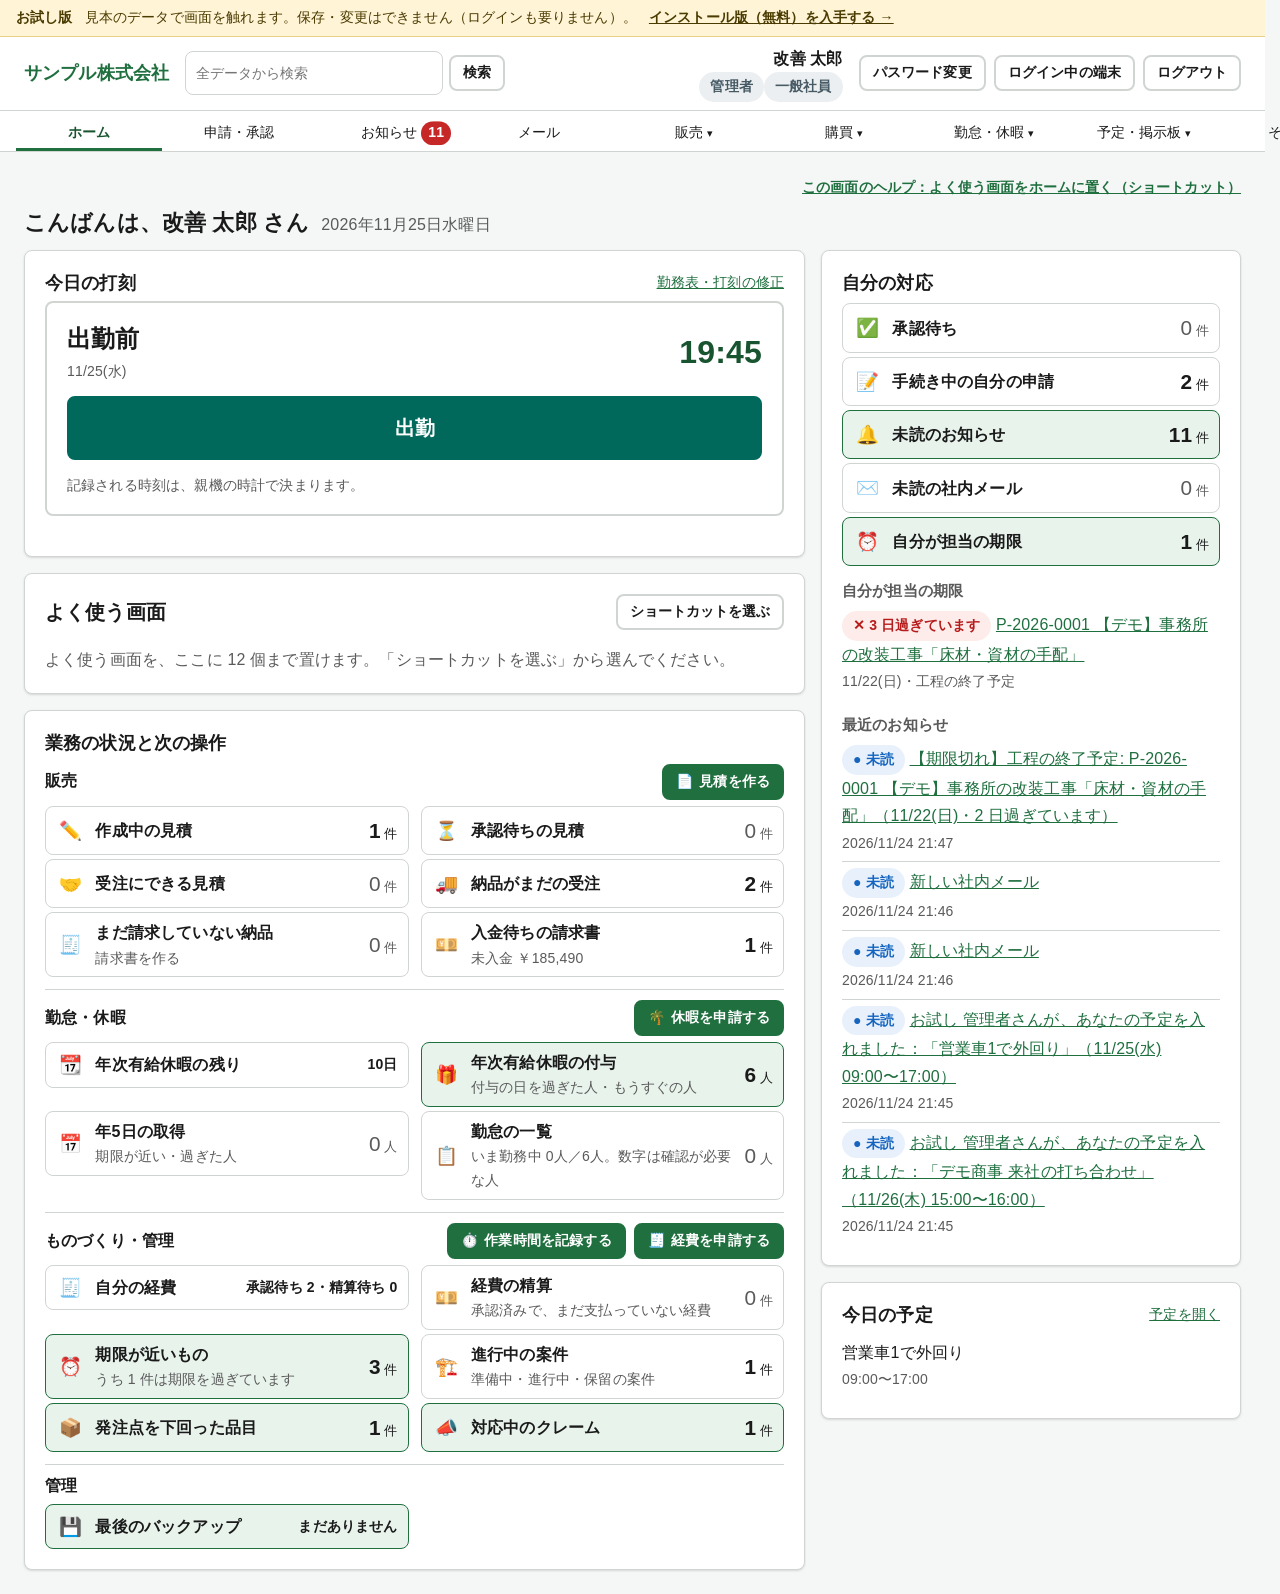
==== commit 1216a19c: "お試し版: 1.0.3 の画面にする（ヘルプの案内なし）" ====
--- a/docs/index.html
+++ b/docs/index.html
@@ -17,10 +17,10 @@
     <meta name="apple-mobile-web-app-status-bar-style" content="default" />
     <meta name="mobile-web-app-capable" content="yes" />
     <title>読み込み中…</title>
-    <script type="module" crossorigin src="./assets/index-B_TiahI4.js"></script>
+    <script type="module" crossorigin src="./assets/index-DED4o3xW.js"></script>
     <link rel="modulepreload" crossorigin href="./assets/vendor-Cu3ui_9a.js">
     <link rel="modulepreload" crossorigin href="./assets/help-DEv9meeY.js">
-    <link rel="stylesheet" crossorigin href="./assets/index-lCnv0zN9.css">
+    <link rel="stylesheet" crossorigin href="./assets/index-CCGPdJhg.css">
   </head>
   <body>
     <div id="root"></div>
--- a/docs/assets/index-CCGPdJhg.css
+++ b/docs/assets/index-CCGPdJhg.css
@@ -0,0 +1 @@
+:root{--brand: #1f6f3f;--brand-dark: #17542f;--brand-light: #e8f3ec;--text: #1a1a1a;--text-weak: #5a5a5a;--border: #d0d5d2;--bg: #f5f7f6;--surface: #ffffff;--save: #1f6f3f;--submit: #1565c0;--approve: #00695c;--danger: #c62828;--warn: #ef6c00;--warn-bg: #fff4e5;--danger-bg: #fdecea;--info-bg: #e8f1fb;--font-base: 16px;--font-lg: 18px;--font-sm: 14px;--radius: 8px;--shadow: 0 1px 3px rgba(0, 0, 0, .08), 0 1px 2px rgba(0, 0, 0, .06);--page-max: 1760px}*{box-sizing:border-box}html,body,#root{height:100%;margin:0}html{overflow-y:scroll;scrollbar-gutter:stable}body{font-family:Yu Gothic UI,Yu Gothic,Meiryo,Hiragino Kaku Gothic ProN,sans-serif;font-size:var(--font-base);line-height:1.7;color:var(--text);background:var(--bg);letter-spacing:.01em}h1,h2,h3{line-height:1.4;margin:0 0 .6em}h1{font-size:1.5rem}h2{font-size:1.25rem}h3{font-size:1.05rem}a{color:var(--brand)}.app-shell{display:flex;flex-direction:column;min-height:100vh}.skip-link{position:absolute;left:8px;top:-80px;z-index:200;padding:8px 14px;background:var(--surface);border:2px solid var(--brand);border-radius:var(--radius);color:var(--brand-dark);font-weight:700}.skip-link:focus{top:8px}.appbar{background:var(--surface);border-bottom:1px solid var(--border)}.appbar-inner{display:flex;align-items:center;flex-wrap:wrap;gap:8px 16px;max-width:var(--page-max);margin:0 auto;padding:8px 24px;min-height:56px}.appbar-brand{font-weight:700;font-size:var(--font-lg);color:var(--brand);text-decoration:none;overflow-wrap:anywhere}.appbar-spacer{flex:1}.appbar-user{font-size:var(--font-sm);color:var(--text-weak);text-align:right}.appbar-user strong{display:block;color:var(--text);font-size:var(--font-base)}.topnav{position:relative;z-index:40;background:var(--surface);border-bottom:1px solid var(--border)}.topnav-list{list-style:none;display:grid;grid-auto-flow:column;grid-auto-columns:var(--topnav-cell, max-content);justify-content:start;gap:2px 4px;max-width:var(--page-max);margin:0 auto;padding:4px 16px 0}.topnav-cat{position:relative}.topnav-top{position:relative;display:inline-flex;align-items:center;justify-content:center;width:100%;box-sizing:border-box;gap:6px;min-height:36px;padding:6px 16px 2px;border:none;border-bottom:3px solid transparent;border-radius:var(--radius) var(--radius) 0 0;background:none;color:var(--text);font:inherit;font-size:var(--font-sm);letter-spacing:inherit;line-height:1.4;text-decoration:none;white-space:nowrap;cursor:pointer}.topnav-label{display:inline-flex;flex-direction:column;align-items:center}.topnav-label:after{content:attr(data-label);font-weight:700;height:0;overflow:hidden;visibility:hidden;pointer-events:none}.topnav-top:hover{background:var(--brand-light)}.topnav-top:focus-visible{outline:3px solid #7aa7ff;outline-offset:-3px}.topnav-top.is-current{border-bottom-color:var(--brand);color:var(--brand-dark);font-weight:700}.topnav-top[aria-expanded=true]{background:var(--brand-light);color:var(--brand-dark);box-shadow:inset 0 -3px 0 var(--brand-dark)}.topnav-name{position:relative;display:inline-flex;align-items:center}.topnav-caret{position:absolute;top:50%;left:calc(100% + 4px);font-size:.75em;transform:translateY(-50%);transition:transform .15s}.topnav-top[aria-expanded=true] .topnav-caret{transform:translateY(-50%) rotate(180deg)}.topnav-top .badge{margin-left:2px}.topnav-count{position:absolute;top:50%;left:calc(100% + 4px);transform:translateY(-50%);display:inline-flex;align-items:center;justify-content:center;font-size:var(--font-sm)}.topnav-caret+.topnav-count{left:calc(100% + 16px)}.topnav-count .badge,.topnav-top .topnav-count .badge{margin:0;padding:1px 6px;min-width:0;font-size:var(--font-sm);line-height:1.4}.topnav-measure{position:absolute;top:0;left:0;width:0;height:0;overflow:hidden;visibility:hidden;pointer-events:none}.topnav-measure-row{display:flex;flex-wrap:nowrap;width:max-content;margin:0;padding:0;list-style:none}.topnav-panel{position:absolute;top:100%;left:0;z-index:50;list-style:none;margin:0;padding:6px 0;width:max-content;min-width:220px;max-width:min(360px,calc(100vw - 16px));background:var(--surface);border:1px solid var(--brand);border-radius:0 var(--radius) var(--radius) var(--radius);box-shadow:0 8px 24px #00000029}.topnav-panel[hidden]{display:none}.topnav-panel a{display:flex;align-items:center;gap:10px;min-height:44px;padding:8px 16px;border-left:4px solid transparent;color:var(--text);text-decoration:none;overflow-wrap:anywhere}.topnav-panel a:hover{background:var(--brand-light)}.topnav-panel a:focus-visible{outline:3px solid #7aa7ff;outline-offset:-3px;background:var(--brand-light)}.topnav-panel a.is-current{border-left-color:var(--brand);background:var(--brand-light);color:var(--brand-dark);font-weight:700}.topnav-group+.topnav-group,.topnav-panel>li:not(.topnav-group)+.topnav-group{margin-top:4px;padding-top:4px;border-top:1px solid var(--border)}.topnav-group-head{display:block;padding:6px 16px 2px;color:var(--text-weak);font-size:var(--font-sm);font-weight:700}.topnav-group.is-current>.topnav-group-head{color:var(--brand-dark)}.topnav-sublist{list-style:none;margin:0;padding:0}.topnav-sublist .topnav-group-head{padding-left:28px;font-weight:400}.topnav-sublist .topnav-sublist a{padding-left:28px}.topnav-panel.is-wide{width:min(760px,calc(100vw - 16px));max-width:none;column-width:230px;column-gap:0}.topnav-panel.is-wide>li{break-inside:avoid}.topnav-panel.is-wide>.topnav-group{margin-top:0;border-top:0}.nav-icon{width:1.4em;text-align:center;flex-shrink:0}.content{flex:1;padding:24px;max-width:var(--page-max);width:100%;margin:0 auto}.content:focus{outline:none}.page-header{display:flex;align-items:flex-start;gap:16px;margin-bottom:20px;flex-wrap:wrap}.page-header h1{margin:0}.page-header .spacer{flex:1}.page-description{color:var(--text-weak);font-size:var(--font-sm);margin:4px 0 0}.card{background:var(--surface);border:1px solid var(--border);border-radius:var(--radius);box-shadow:var(--shadow);padding:20px;margin-bottom:20px}.card>h2:first-child,.card>h3:first-child{margin-top:0}.stat{background:var(--surface);border:1px solid var(--border);border-radius:var(--radius);padding:18px 20px;text-decoration:none;color:inherit;display:block}.stat:hover{border-color:var(--brand)}.stat-label{font-size:var(--font-sm);color:var(--text-weak)}.stat-value{font-size:2rem;font-weight:700;color:var(--brand-dark);line-height:1.2}.stat-value.zero{color:var(--text-weak)}.btn{display:inline-flex;align-items:center;justify-content:center;gap:6px;min-height:44px;padding:8px 20px;font-size:var(--font-base);font-family:inherit;font-weight:700;border-radius:var(--radius);border:2px solid transparent;cursor:pointer;background:var(--surface);color:var(--text);border-color:var(--border);text-decoration:none}.btn:hover:not(:disabled){background:#f0f0f0}.btn:disabled{opacity:.5;cursor:not-allowed}.btn:focus-visible{outline:3px solid #7aa7ff;outline-offset:2px}.btn-save{background:var(--save);color:#fff;border-color:var(--save)}.btn-submit{background:var(--submit);color:#fff;border-color:var(--submit)}.btn-approve{background:var(--approve);color:#fff;border-color:var(--approve)}.btn-danger{background:var(--danger);color:#fff;border-color:var(--danger)}.btn-save:hover:not(:disabled){background:var(--brand-dark)}.btn-submit:hover:not(:disabled){background:#0d47a1}.btn-approve:hover:not(:disabled){background:#004d40}.btn-danger:hover:not(:disabled){background:#8e0000}.btn-outline-warn{color:var(--warn);border-color:var(--warn)}.btn-outline-danger{color:var(--danger);border-color:var(--danger)}.btn-sm{min-height:36px;padding:4px 12px;font-size:var(--font-sm)}.btn-row{display:flex;gap:12px;flex-wrap:wrap;align-items:center}.field{margin-bottom:16px}.field label{display:block;font-weight:700;margin-bottom:6px;font-size:var(--font-sm)}.field .required{color:var(--danger);margin-left:4px;font-size:var(--font-sm)}.field .hint{color:var(--text-weak);font-size:var(--font-sm);margin-top:4px}input[type=text],input[type=password],input[type=number],input[type=date],input[type=email],input[type=tel],select,textarea{width:100%;min-height:44px;padding:8px 12px;font-size:var(--font-base);font-family:inherit;border:1px solid var(--border);border-radius:var(--radius);background:#fff;color:var(--text)}textarea{min-height:90px;resize:vertical}input:focus,select:focus,textarea:focus{outline:3px solid #7aa7ff;outline-offset:0;border-color:var(--brand)}.field.has-error input,.field.has-error select,.field.has-error textarea{border-color:var(--danger);background:snow}.field-error{color:var(--danger);font-size:var(--font-sm);margin-top:4px;font-weight:700}.checkbox-row{display:flex;align-items:flex-start;gap:10px;margin-bottom:12px}.checkbox-row input[type=checkbox]{width:22px;height:22px;margin-top:2px;flex-shrink:0}.form-grid{display:grid;grid-template-columns:repeat(auto-fit,minmax(260px,1fr));gap:0 20px}.table-wrap{overflow-x:auto}table.data{width:100%;border-collapse:collapse;font-size:var(--font-base)}table.data th,table.data td{padding:10px 12px;border-bottom:1px solid var(--border);text-align:left;vertical-align:middle}table.data th{background:#f0f3f1;font-weight:700;font-size:var(--font-sm);white-space:nowrap;position:sticky;top:0;z-index:2}table.data tbody tr:hover{background:var(--brand-light)}table.data td.num{text-align:right;font-variant-numeric:tabular-nums}table.data td.actions{white-space:nowrap}.empty-state{padding:48px 24px;text-align:center;color:var(--text-weak)}.empty-state .big{font-size:1.1rem;margin-bottom:8px;color:var(--text)}.badge{display:inline-block;padding:2px 10px;border-radius:999px;font-size:var(--font-sm);font-weight:700;white-space:nowrap;border:1px solid transparent}.badge-gray{background:#eceff1;color:#455a64}.badge-blue{background:var(--info-bg);color:#1565c0}.badge-green{background:#e6f4ea;color:#1b5e20}.badge-orange{background:var(--warn-bg);color:#e65100}.badge-red{background:var(--danger-bg);color:#b71c1c}.badge-count{background:var(--danger);color:#fff;min-width:24px;text-align:center}.notice{border-radius:var(--radius);padding:14px 18px;margin-bottom:18px;border-left:5px solid}.notice h3{margin:0 0 6px;font-size:var(--font-base)}.notice p{margin:0 0 4px}.notice ul{margin:6px 0 0;padding-left:1.4em}.notice-info{background:var(--info-bg);border-color:#1565c0}.notice-warn{background:var(--warn-bg);border-color:var(--warn)}.notice-danger{background:var(--danger-bg);border-color:var(--danger)}.notice-ok{background:#e6f4ea;border-color:#1b5e20}.error-box{background:var(--danger-bg);border-left:5px solid var(--danger);border-radius:var(--radius);padding:14px 18px;margin-bottom:18px}.error-box .cause{font-weight:700;margin:0 0 6px}.error-box .remedy{margin:0;color:#6d2020}.error-box ul{margin:8px 0 0;padding-left:1.4em}.dialog-backdrop{position:fixed;top:0;right:0;bottom:0;left:0;background:#00000073;display:flex;align-items:center;justify-content:center;padding:24px;z-index:100}.dialog{background:var(--surface);border-radius:var(--radius);max-width:560px;width:100%;max-height:90vh;overflow-y:auto;padding:24px;box-shadow:0 10px 40px #0000004d}.dialog h2{margin-top:0}.dialog-actions{display:flex;gap:12px;justify-content:flex-end;margin-top:20px;flex-wrap:wrap}.centered-page{min-height:100vh;display:flex;align-items:center;justify-content:center;padding:24px;background:var(--bg)}.centered-card{background:var(--surface);border-radius:12px;box-shadow:0 4px 24px #0000001a;padding:32px;width:100%;max-width:480px}.centered-card.wide{max-width:640px}.centered-card h1{text-align:center;color:var(--brand);margin-bottom:4px}.centered-card .tagline{text-align:center;color:var(--text-weak);margin:0 0 24px;font-size:var(--font-sm)}.loading{padding:48px;text-align:center;color:var(--text-weak)}.url-row{display:flex;align-items:center;gap:12px;padding:12px;border:1px solid var(--border);border-radius:var(--radius);margin-bottom:10px;background:#fbfdfc;flex-wrap:wrap}.url-row code{font-size:1.15rem;font-weight:700;color:var(--brand-dark);background:var(--brand-light);padding:6px 12px;border-radius:6px;-webkit-user-select:all;user-select:all}.url-row .iface{color:var(--text-weak);font-size:var(--font-sm)}pre.command{background:#1e1e1e;color:#e8e8e8;padding:12px 14px;border-radius:var(--radius);overflow-x:auto;font-size:var(--font-sm);-webkit-user-select:all;user-select:all}.toolbar{display:flex;gap:12px;align-items:center;flex-wrap:wrap;margin-bottom:16px}.toolbar input[type=text],.toolbar select{width:auto;min-width:180px}.pagination{display:flex;gap:12px;align-items:center;justify-content:center;margin-top:16px;flex-wrap:wrap}.pagination .info{color:var(--text-weak);font-size:var(--font-sm)}.timeline{list-style:none;padding:0;margin:0}.timeline li{padding:12px 0 12px 20px;border-left:3px solid var(--border);margin-left:8px;position:relative}.timeline li:last-child{border-left-color:transparent}.timeline li:before{content:"";position:absolute;left:-8px;top:18px;width:13px;height:13px;border-radius:50%;background:var(--brand)}.timeline .when{color:var(--text-weak);font-size:var(--font-sm)}.timeline .who{font-weight:700}.steps{list-style:none;padding:0;margin:0}.steps li{display:flex;align-items:center;gap:12px;padding:12px;border:1px solid var(--border);border-radius:var(--radius);margin-bottom:8px}.steps li.current{border-color:var(--submit);background:var(--info-bg)}.steps li.done{background:#f4faf6}.steps .step-no{width:32px;height:32px;flex-shrink:0;border-radius:50%;background:var(--border);display:flex;align-items:center;justify-content:center;font-weight:700}.steps li.done .step-no{background:var(--approve);color:#fff}.steps li.current .step-no{background:var(--submit);color:#fff}.mono{font-family:Consolas,Courier New,monospace}.text-weak{color:var(--text-weak)}.text-sm{font-size:var(--font-sm)}.nowrap{white-space:nowrap}.mt-0{margin-top:0}.mb-0{margin-bottom:0}.print-meta{display:none}@media print{.appbar,.topnav,.skip-link,.toolbar,.btn,.search-row,.filter-chip,.saved-banner,.error-box,.dialog-backdrop,[role=menu],.no-print,.sort-note.idle,.more-details-toggle{display:none!important}.print-meta{display:block;margin:0 0 6px;text-align:right;font-size:11px;color:#333}.app-shell{display:block}.content{padding:0;max-width:none}.card{border:none;box-shadow:none;padding:0}.page-header{margin-bottom:8px}.tabs{border:none;margin:0 0 4px}.tab:not(.active){display:none!important}.tab.active{background:none;color:inherit;border:none;padding:0;min-height:0}.pagination{justify-content:flex-start;margin-top:6px}.table-wrap{overflow:visible!important}table.data{font-size:11px}table.data th,table.data td{padding:4px 6px}table.data th{background:#eee!important;-webkit-print-color-adjust:exact;print-color-adjust:exact;position:static;white-space:normal}table.data thead{display:table-header-group}table.data tfoot{display:table-row-group}table.data tr{break-inside:avoid;page-break-inside:avoid}table.data tbody tr:hover{background:none}a{color:inherit;text-decoration:none}body{background:#fff;font-size:12px}}@page{margin:12mm}@media(max-width:900px){.appbar-inner{padding:8px 12px}.topnav-list{padding:4px 8px 0}.content{padding:16px 12px}}.spinner{width:1em;height:1em;border:2px solid currentColor;border-right-color:transparent;border-radius:50%;display:inline-block;animation:spin .7s linear infinite}@keyframes spin{to{transform:rotate(360deg)}}@media(prefers-reduced-motion:reduce){.spinner{animation:none}}.saved-banner{position:sticky;top:0;z-index:20;display:flex;align-items:center;gap:10px;background:#e6f4ea;border:1px solid #1b5e20;border-left-width:5px;border-radius:var(--radius);padding:12px 16px;margin-bottom:16px;font-weight:700;color:#1b5e20}.saved-icon{width:24px;height:24px;border-radius:50%;background:#1b5e20;color:#fff;display:flex;align-items:center;justify-content:center;flex-shrink:0}.saved-close{margin-left:auto;background:none;border:none;cursor:pointer;font-size:1.4rem;line-height:1;color:#1b5e20;min-width:32px;min-height:32px}.search-select{position:relative}.search-select-value{width:100%;min-height:44px;padding:8px 12px;font-size:var(--font-base);font-family:inherit;text-align:left;background:#fff;border:1px solid var(--border);border-radius:var(--radius);cursor:pointer;display:flex;align-items:center;gap:8px}.search-select-value:focus-visible{outline:3px solid #7aa7ff}.search-select-caret{margin-left:auto;color:var(--text-weak);font-size:.7rem}.search-select-panel{position:absolute;top:calc(100% + 4px);left:0;right:0;background:#fff;border:1px solid var(--brand);border-radius:var(--radius);box-shadow:0 6px 20px #00000026;z-index:30;padding:8px}.search-select-list{list-style:none;margin:8px 0 0;padding:0;max-height:260px;overflow-y:auto}.search-select-item{width:100%;min-height:44px;padding:8px 12px;text-align:left;background:none;border:none;border-radius:6px;cursor:pointer;font-size:var(--font-base);font-family:inherit;display:flex;align-items:center;gap:10px}.search-select-item:hover:not(:disabled){background:var(--brand-light)}.search-select-item.selected{background:var(--brand-light);font-weight:700}.search-select-item:disabled{opacity:.55;cursor:not-allowed}.search-select-empty{padding:16px;color:var(--text-weak);text-align:center}.more-details{margin:12px 0}.more-details-toggle{background:none;border:none;color:var(--brand-dark);font-size:var(--font-base);font-family:inherit;font-weight:700;cursor:pointer;padding:10px 4px;min-height:44px;display:flex;align-items:center;gap:8px}.more-details-toggle:hover{text-decoration:underline}.more-details-body{border-left:3px solid var(--border);padding-left:16px;margin-top:8px}.wizard-steps{display:flex;gap:8px;margin-bottom:24px;flex-wrap:wrap}.wizard-step{display:flex;align-items:center;gap:8px;padding:8px 14px;border-radius:999px;background:#eceff1;color:var(--text-weak);font-size:var(--font-sm);font-weight:700}.wizard-step.current{background:var(--brand);color:#fff}.wizard-step.done{background:#e6f4ea;color:#1b5e20}.wizard-step .num{width:22px;height:22px;border-radius:50%;background:#0000001f;display:flex;align-items:center;justify-content:center;font-size:12px}.wizard-step.current .num{background:#ffffff4d}.wizard-step.failed{background:#fdecea;color:#b71c1c}.wizard-step.skipped{background:#f5f5f5;color:var(--text-weak);font-weight:400}.restore-steps{list-style:none;padding:0;margin:0 0 20px;display:grid;gap:6px}.restore-step{display:flex;gap:10px;align-items:flex-start;padding:8px 12px;border-radius:8px;background:#f5f7f8;color:var(--text-weak)}.restore-step .num{flex-shrink:0;width:24px;height:24px;border-radius:50%;background:#0000001f;display:flex;align-items:center;justify-content:center;font-size:12px;font-weight:700}.restore-step-body{display:flex;flex-direction:column;gap:2px}.restore-step-label{font-weight:700}.restore-step-detail{font-size:var(--font-sm)}.restore-step.current{background:var(--brand);color:#fff}.restore-step.current .num{background:#ffffff4d}.restore-step.done{background:#e6f4ea;color:#1b5e20}.restore-step.failed{background:#fdecea;color:#b71c1c}.restore-step.skipped{opacity:.75}.check-list{list-style:none;padding:0;margin:8px 0 12px}.check-list li{display:flex;gap:8px;align-items:baseline;padding:4px 0}.action-grid{display:grid;grid-template-columns:repeat(auto-fill,minmax(200px,1fr));gap:14px}.action-tile{display:flex;flex-direction:column;align-items:flex-start;gap:4px;min-height:92px;padding:16px 18px;border:2px solid var(--border);border-radius:var(--radius);background:var(--surface);color:inherit;text-decoration:none;cursor:pointer;font-family:inherit;text-align:left}.action-tile:hover{border-color:var(--brand);background:var(--brand-light)}.action-tile:focus-visible{outline:3px solid #7aa7ff;outline-offset:2px}.action-tile .tile-icon{font-size:1.6rem;line-height:1}.action-tile .tile-title{font-size:1.05rem;font-weight:700}.action-tile .tile-desc{font-size:var(--font-sm);color:var(--text-weak)}.action-tile.primary{border-color:var(--brand);background:var(--brand-light)}.empty-state .empty-icon{font-size:2.6rem;display:block;margin-bottom:12px}.empty-state .btn{margin-top:16px}.attach-list{list-style:none;margin:0;padding:0}.attach-item{display:flex;align-items:center;gap:12px;padding:10px 12px;border:1px solid var(--border);border-radius:var(--radius);margin-bottom:8px;flex-wrap:wrap}.attach-item .attach-name{font-weight:700}.attach-drop{border:2px dashed var(--border);border-radius:var(--radius);padding:20px;text-align:center;background:#fafcfb}.attach-drop.over{border-color:var(--brand);background:var(--brand-light)}.route-step-card{border:1px solid var(--border);border-radius:var(--radius);padding:16px;margin-bottom:12px;background:#fbfdfc}.route-step-head{display:flex;align-items:center;gap:10px;margin-bottom:12px}.route-step-head .step-no{width:30px;height:30px;border-radius:50%;background:var(--brand);color:#fff;display:flex;align-items:center;justify-content:center;font-weight:700;flex-shrink:0}.route-step-head .spacer{flex:1}.badge:before{margin-right:4px}.badge-green:before{content:"✓"}.badge-red:before{content:"✕"}.badge-orange:before{content:"！"}.badge-blue:before{content:"●"}.badge-count:before{content:"";margin-right:0}a:focus-visible,button:focus-visible,[tabindex]:focus-visible{outline:3px solid #7aa7ff;outline-offset:2px;border-radius:4px}.sr-only{position:absolute;width:1px;height:1px;padding:0;margin:-1px;overflow:hidden;clip:rect(0,0,0,0);white-space:nowrap;border:0}.flow{list-style:none;display:flex;flex-wrap:wrap;padding:0;margin:0 0 16px}.flow-step{flex:1 1 150px;min-width:150px;display:flex;gap:10px;align-items:flex-start;padding:10px 12px;background:var(--surface);border:1px solid var(--border)}.flow-step+.flow-step{border-left-width:0}.flow-step:first-child{border-radius:var(--radius) 0 0 var(--radius)}.flow-step:last-child{border-radius:0 var(--radius) var(--radius) 0}.flow-mark{width:28px;height:28px;flex-shrink:0;border-radius:50%;display:flex;align-items:center;justify-content:center;font-weight:700;background:var(--border)}.flow-step.done{background:#f4faf6}.flow-step.done .flow-mark{background:var(--approve);color:#fff}.flow-step.current{background:var(--info-bg);border-color:var(--submit);border-left-width:1px}.flow-step.current .flow-mark{background:var(--submit);color:#fff}.flow-step.stopped{background:var(--danger-bg)}.flow-step.stopped .flow-mark{background:var(--danger);color:#fff}.flow-step.skipped{color:var(--text-weak)}.flow-body{display:flex;flex-direction:column;min-width:0}.flow-label{font-weight:700}.flow-state{font-weight:400;font-size:var(--font-sm)}.flow-detail{font-size:var(--font-sm);color:var(--text-weak);overflow-wrap:anywhere}a.flow-detail{color:var(--brand)}.action-bar{margin-bottom:8px}.action-hint{margin:8px 0 0}.action-blocked{margin:6px 0 0;color:#8a4b00}table.data.line-editor th,table.data.line-editor td{padding:6px;vertical-align:top}table.data.line-editor tbody tr:hover{background:transparent}.line-editor input,.line-editor select{min-height:40px;padding:6px 8px}.line-editor input.spec{margin-top:4px;min-height:34px;font-size:var(--font-sm)}.line-editor .col-no{width:44px;text-align:center;padding-top:14px}.line-editor .col-qty{width:84px}.line-editor .col-unit{width:72px}.line-editor .col-price{width:124px}.line-editor .col-tax{width:150px}.line-editor .col-amount{width:120px;text-align:right;padding-top:14px;font-variant-numeric:tabular-nums}.line-editor .col-ops{width:150px;white-space:nowrap}.line-editor .col-ops .btn{margin-right:4px}.line-editor tr.row-error td{background:snow}.line-error{color:var(--danger);font-size:var(--font-sm);font-weight:700;margin-top:4px}table.data th.num{text-align:right}table.data .col-no{width:44px;text-align:center}.doc-summary{display:flex;gap:24px;align-items:flex-start;flex-wrap:wrap;margin-top:16px}.discount-field{width:280px;max-width:100%}.totals-box{margin-left:auto;width:100%;max-width:440px;border:1px solid var(--border);border-radius:var(--radius);overflow:hidden}.totals-box table{width:100%;border-collapse:collapse}.totals-box th,.totals-box td{padding:8px 12px;border-bottom:1px solid var(--border);font-weight:400;text-align:left}.totals-box td{text-align:right;font-variant-numeric:tabular-nums;white-space:nowrap}.totals-box tr.sub th,.totals-box tr.sub td{font-size:var(--font-sm);color:var(--text-weak)}.totals-box tr.sub th{padding-left:24px}.totals-box tr.grand th,.totals-box tr.grand td{font-weight:700;font-size:var(--font-lg);background:var(--brand-light);border-bottom:none}.totals-caption{margin:6px 12px}.doc-amount{font-size:1.6rem;font-weight:700;font-variant-numeric:tabular-nums;white-space:nowrap}.two-col{display:grid;grid-template-columns:repeat(auto-fit,minmax(340px,1fr));gap:0 16px}.kv{width:100%;border-collapse:collapse}.kv th{width:150px;text-align:left;vertical-align:top;font-weight:400;color:var(--text-weak);font-size:var(--font-sm);padding:6px 12px 6px 0}.kv td{padding:6px 0;overflow-wrap:anywhere}.card-head{display:flex;align-items:center;gap:12px;margin-bottom:8px}.card-head h2{margin:0;flex:1}.field-link{margin:-8px 0 12px}.search-row{display:flex;gap:8px;align-items:center;flex-wrap:wrap}.search-row input[type=text]{width:320px;max-width:100%}.filter-chip{display:inline-flex;gap:8px;align-items:center;padding:4px 4px 4px 12px;border-radius:999px;background:var(--brand-light);font-size:var(--font-sm)}.activity-form{padding-bottom:12px;border-bottom:1px solid var(--border)}.progress-wrap{display:inline-flex;align-items:center;gap:8px}.progress{display:inline-block;width:90px;height:10px;border-radius:5px;background:#e3e7e5;overflow:hidden}.progress>span{display:block;height:100%;background:var(--approve)}.dialog.wide{max-width:960px;width:calc(100% - 32px)}.candidate{border:1px solid var(--border);border-radius:var(--radius);padding:10px 12px;margin-bottom:12px}table.data.candidate-lines{margin-top:6px}table.data.candidate-lines td{padding:6px 8px}button.week-cell{display:block;width:100%;min-height:40px;text-align:right;padding:6px 4px}.seg{display:grid;grid-template-columns:repeat(auto-fit,minmax(220px,1fr));gap:8px}.seg-item{display:flex;flex-direction:column;gap:4px;text-align:left;padding:12px 14px;border:2px solid var(--border);border-radius:var(--radius);background:var(--surface);color:inherit;font:inherit;cursor:pointer}.seg-item.active{border-color:var(--brand);background:var(--brand-light)}.seg-item.active strong:before{content:"● ";color:var(--brand)}.bar{display:block;height:12px;min-width:2px;border-radius:3px;background:var(--brand)}table.data tr.total-row th,table.data tr.total-row td{font-weight:700;border-top:2px solid var(--text-weak);background:#f7f9f8}.inline-field{display:inline-flex;align-items:center;gap:8px;font-weight:700;font-size:var(--font-sm)}.inline-field input,.inline-field select{width:auto}.punch-panel{border:2px solid var(--border);border-radius:var(--radius);padding:16px 20px;margin-bottom:20px;background:var(--surface)}.punch-panel.state-working{border-color:var(--approve)}.punch-panel.state-on_break{border-color:var(--warn)}.punch-head{display:flex;align-items:center;gap:16px;margin-bottom:12px}.punch-head>div:first-child{flex:1}.punch-state{font-size:1.5rem;font-weight:700}.punch-clock{font-size:2rem;font-weight:700;font-variant-numeric:tabular-nums;color:var(--brand-dark)}.punch-buttons{display:grid;grid-template-columns:repeat(auto-fit,minmax(150px,1fr));gap:12px;margin-bottom:12px}.punch-btn{min-height:64px;font-size:1.25rem;font-weight:700}.punch-btn:disabled{opacity:.35}.punch-in:not(:disabled){background:var(--approve);border-color:var(--approve);color:#fff}.punch-out:not(:disabled){background:var(--brand);border-color:var(--brand);color:#fff}.punch-break_start:not(:disabled),.punch-break_end:not(:disabled){background:var(--warn-bg);border-color:var(--warn)}.punch-message{color:#1b5e20;font-weight:700;margin:8px 0}.month-nav{display:flex;align-items:center;gap:12px;margin:8px 0 16px;flex-wrap:wrap}.month-title{margin:0;font-size:1.25rem}.stat-grid{display:grid;grid-template-columns:repeat(auto-fill,minmax(180px,1fr));gap:10px}.stat-grid .stat{padding:10px 14px}.stat-grid .stat:hover{border-color:var(--border)}.stat-grid .stat-value{font-size:1.2rem}.stat-grid .stat-strong .stat-value{font-size:1.4rem}.stat-grid .stat-alert{border-color:var(--danger);background:var(--danger-bg)}table.data.timecard td{padding-top:6px;padding-bottom:6px}table.data.timecard tr.tc-holiday td{background:#fff8ec}table.data.timecard tr.tc-legal_holiday td{background:#fdecea}table.data.timecard tr.tc-today td{box-shadow:inset 0 2px 0 var(--brand),inset 0 -2px 0 var(--brand)}table.data.timecard tr.tc-alert td:first-child{border-left:4px solid var(--danger)}.tc-note{color:#b71c1c}.warn-list{list-style:none;padding:0;margin:0;display:grid;gap:10px}.warn-item{border-left:4px solid var(--border);padding:8px 12px;background:#fafbfa;border-radius:4px}.warn-item.warn-exceeded{border-left-color:var(--danger);background:var(--danger-bg)}.warn-item.warn-caution{border-left-color:var(--warn);background:var(--warn-bg)}.warn-item.warn-info{border-left-color:#1565c0;background:var(--info-bg)}.weekday-row{display:flex;gap:16px;flex-wrap:wrap}.checkbox-inline{display:inline-flex;align-items:center;gap:6px;font-weight:400}.checkbox-inline input[type=checkbox]{width:20px;height:20px}.plain-fieldset{border:0;padding:0;margin:0;min-width:0}.plain-fieldset h3{margin:20px 0 8px;font-size:1rem;border-bottom:1px solid var(--border);padding-bottom:4px}.compact-list{max-height:260px;overflow-y:auto;margin:8px 0;padding-left:1.4em}.balance{border:1px solid var(--border);border-radius:var(--radius);padding:12px 16px;margin-bottom:12px}.balance-main{display:flex;align-items:baseline;gap:12px}.balance-value{font-size:2rem;font-weight:700;color:var(--brand-dark)}.preview-box{border:1px dashed var(--brand);border-radius:var(--radius);padding:10px 14px;margin:8px 0 12px;background:var(--brand-light)}.seg.seg-inline{display:inline-grid;grid-template-columns:repeat(3,auto);gap:6px}.seg.seg-inline .seg-item{padding:6px 12px}table.data.week-grid{table-layout:fixed;min-width:960px}table.data.week-grid th,table.data.week-grid td{vertical-align:top}table.data.week-grid th.names{width:10.5em}table.data.week-grid thead th.names{left:0;z-index:3}table.data.week-grid tbody th{white-space:normal;overflow-wrap:anywhere;position:sticky;left:0;top:auto;z-index:1;background:var(--surface);box-shadow:1px 0 0 var(--border)}table.data.week-grid .sched-name{display:block;font-size:var(--font-base);font-weight:700}table.data.week-grid .sched-sub{display:block;font-size:var(--font-sm);font-weight:400;color:var(--text-weak)}table.data.week-grid tr.sched-company th,table.data.week-grid tr.sched-department th,table.data.week-grid tr.sched-unassigned th{background:#f0f3f1}table.data.week-grid tr.sched-company td,table.data.week-grid tr.sched-department td,table.data.week-grid tr.sched-unassigned td{background:#fafbfa}table.data.week-grid tr.is-self th{box-shadow:inset 4px 0 0 var(--brand),1px 0 0 var(--border)}.week-cell.is-empty{text-decoration:none;color:var(--text-weak)}.work-team table.data tr.is-selected td{background:var(--brand-light)}.work-team table.data tr.is-selected td:first-child{box-shadow:inset 4px 0 0 var(--brand)}.cost-inputs ul,.request-places ul{margin:0;padding-left:1.4em}.cost-inputs li,.request-places li{margin:6px 0}table.data.week-grid .ev-chip{overflow:hidden;overflow-wrap:anywhere;display:-webkit-box;-webkit-box-orient:vertical;-webkit-line-clamp:3}table.data .cell-wrap{min-width:12em;overflow-wrap:anywhere}table.data.approvals-list .sticky-end{position:sticky;right:0;background:var(--surface);box-shadow:-6px 0 6px -6px #00000040}table.data.approvals-list th.sticky-end{background:#f0f3f1;z-index:3}table.data.approvals-list tbody tr:hover td.sticky-end{background:var(--brand-light)}@media print{table.data.approvals-list .sticky-end{position:static;box-shadow:none}}.need-route{color:var(--danger);font-weight:700}table.data tr.row-warn td:first-child{box-shadow:inset 4px 0 0 var(--danger)}table.data.week-grid .is-today{background:var(--brand-light)}.ev-chip{display:block;width:100%;text-align:left;border:1px solid var(--border);border-left:4px solid #90a4ae;border-radius:4px;background:var(--surface);padding:4px 6px;margin:0 0 4px;font:inherit;font-size:var(--font-sm);cursor:pointer;color:inherit}.ev-chip:hover{border-color:var(--brand)}.ev-chip.ev-company{border-left-color:#2e7d32}.ev-chip.ev-department{border-left-color:#1565c0}.ev-chip.ev-masked{color:var(--text-weak);font-style:italic}.ev-time{font-weight:700;font-variant-numeric:tabular-nums}.ev-room{color:var(--text-weak)}.ev-add{width:100%;margin-top:2px}.ev-chip.ev-leave{border-left-color:var(--warn);background:var(--warn-bg);cursor:default;overflow-wrap:anywhere}.ev-chip.ev-leave:hover{border-color:var(--border);border-left-color:var(--warn)}a.ev-chip.ev-leave{cursor:pointer;text-decoration:none}a.ev-chip.ev-leave:hover{border-color:var(--brand);border-left-color:var(--warn);text-decoration:underline}.ev-repeat{color:var(--brand);font-weight:700;margin-right:2px}.dialog.event-dialog{display:flex;flex-direction:column;padding:0;overflow:hidden}.event-dialog-body{flex:1 1 auto;min-height:0;overflow-y:auto;padding:24px 24px 8px}.event-dialog .dialog-actions{flex-shrink:0;margin-top:0;padding:12px 24px 16px;border-top:1px solid var(--border);align-items:center}.repeat-apply{border:1px solid var(--brand);background:var(--brand-light);border-radius:var(--radius);padding:10px 14px;margin-bottom:16px}.repeat-apply .seg{margin:8px 0 4px}.repeat-box h3{margin-top:4px}.repeat-end{display:flex;flex-wrap:wrap;align-items:center;gap:8px 12px}.repeat-end input[type=date]{width:auto}.repeat-end input[type=number]{width:6em}.repeat-summary{font-weight:700;margin:0 0 12px}.delete-choice{flex-basis:100%;margin:0;font-weight:700}.people-picker input[type=text]{margin-bottom:6px}.people-picker ul{list-style:none;margin:0;padding:4px 8px;max-height:200px;overflow-y:auto;border:1px solid var(--border);border-radius:var(--radius)}.people-picker li{padding:2px 0}.people-picker .pp-tools{display:flex;flex-wrap:wrap;gap:6px 8px;align-items:center;margin-bottom:6px}.people-picker .pp-tools input[type=text]{flex:1 1 220px;min-width:0;width:auto;margin-bottom:0}.people-picker li.pp-inactive{color:var(--text-weak)}.people-picker li .badge{margin-left:6px}.event-record{margin:0 0 12px;padding:8px 12px;border:1px solid var(--border);border-radius:var(--radius);background:#fafbfa;font-size:var(--font-sm)}.event-record dl{display:grid;grid-template-columns:max-content 1fr;gap:2px 12px;margin:0}.event-record dt{color:var(--text-weak)}.event-record dd{margin:0;overflow-wrap:anywhere}.event-record .badge{margin-left:6px}.sched-row.is-delegated th.names .sched-sub{color:var(--brand)}table.data.delegation-list.is-all{min-width:820px}.delegation-levels legend{font-weight:700;margin-bottom:4px}.radio-card{display:flex;gap:8px;align-items:flex-start;padding:6px 0;cursor:pointer}.radio-card input{margin-top:4px}.room-booking{margin-bottom:4px}.room-booking .ev-chip{display:inline-block;width:auto;margin-right:6px}.board-list{list-style:none;margin:0;padding:0}.board-item{padding:10px 4px;border-bottom:1px solid var(--border)}.board-item.unread .board-title{font-weight:700}.board-item.pinned{background:#fffaf0}.board-title{font-size:1.05rem}.board-body{white-space:pre-wrap;line-height:1.8;overflow-wrap:anywhere}.tabs{display:flex;gap:4px;flex-wrap:wrap;border-bottom:2px solid var(--brand);margin:8px 0 16px}.tab{border:1px solid var(--border);border-bottom:0;background:var(--surface);color:var(--text);padding:8px 18px;border-radius:var(--radius) var(--radius) 0 0;cursor:pointer;font-size:var(--font-base);min-height:44px}.tab.active{background:var(--brand);color:#fff;border-color:var(--brand);font-weight:700}.linklike{background:none;border:0;padding:0;color:#1565c0;text-decoration:underline;cursor:pointer;font:inherit;text-align:left}.row-muted td,.row-muted th{color:var(--text-weak)}.row-focus td{background:var(--info-bg)}.row-total th,.row-total td{font-weight:700;border-top:2px solid var(--border)}.line-card{border:1px solid var(--border);border-radius:var(--radius);padding:12px 14px 4px;margin-bottom:12px;background:#fcfdfc}.line-card-head{display:flex;align-items:center;justify-content:space-between;margin-bottom:8px}.gantt{overflow-x:auto;margin-bottom:16px;border:1px solid var(--border);border-radius:var(--radius)}.gantt-row{display:grid;grid-template-columns:minmax(180px,240px) minmax(560px,1fr);border-bottom:1px solid var(--border)}.gantt-head{background:#f5f7f6;font-size:var(--font-sm);color:var(--text-weak)}.gantt-head .gantt-track{min-height:30px}.gantt-label{padding:6px 10px;border-right:1px solid var(--border)}.gantt-track{position:relative;min-height:46px;overflow:hidden}.gantt-tick{position:absolute;top:6px;font-size:11px;white-space:nowrap;border-left:1px solid #c9d2cd;padding-left:3px}.gantt-today{position:absolute;top:0;bottom:0;width:2px;background:var(--danger);opacity:.55}.gantt-bar{position:absolute;top:10px;height:16px;background:#b8d8c4;border-radius:3px;overflow:hidden}.gantt-bar.done{background:#cfd8dc}.gantt-bar.late{background:#f5c2c0}.gantt-progress{display:block;height:100%;background:var(--approve)}.gantt-bar.done .gantt-progress{background:#78909c}.gantt-bar.late .gantt-progress{background:var(--danger)}.gantt-actual{position:absolute;top:31px;height:6px;background:#37474f;border-radius:2px}.gantt-project{padding:8px 10px;background:var(--brand-light);font-weight:700;border-bottom:1px solid var(--border)}.gantt-legend{display:flex;gap:16px;flex-wrap:wrap;padding:8px 10px}.legend-box{display:inline-block;width:18px;height:10px;border-radius:2px;margin-right:4px;vertical-align:middle}.legend-box.planned{background:var(--approve)}.legend-box.actual{background:#37474f;height:6px}.legend-box.late{background:#f5c2c0}.legend-line{display:inline-block;width:2px;height:12px;background:var(--danger);margin-right:4px;vertical-align:middle}.th-sort{display:inline-flex;align-items:center;gap:2px;background:none;border:0;padding:0;margin:0;font:inherit;font-weight:700;color:inherit;text-align:inherit;white-space:nowrap;cursor:pointer;text-decoration:underline dotted var(--text-weak);text-underline-offset:3px}.th-sort:hover,.th-sort.active{color:var(--brand-dark);text-decoration:underline solid}.th-sort .sort-mark{font-size:.8em}.sort-note{margin:-6px 0 10px}.sort-note .linklike{margin-left:4px}@media(max-width:1100px){table.data th,table.data td{padding:8px}}@media print{.th-sort{text-decoration:none}.sort-note{margin:0 0 4px}}.access-mode{border:none;padding:0;margin:0 0 10px}.access-mode legend{font-weight:700;margin-bottom:6px;padding:0}.access-choice{display:flex;align-items:flex-start;gap:10px;min-height:44px;padding:6px 0;cursor:pointer}.access-choice input{margin-top:6px}.access-rules{margin:6px 0 0;padding-left:1.2em}.access-table th[scope=row]{font-weight:700;min-width:9em}.access-table td,.access-table th{vertical-align:top}.access-levels{display:flex;flex-wrap:wrap;gap:2px 16px}.access-levels label,.access-strong label{display:inline-flex;align-items:center;gap:6px;min-height:36px;cursor:pointer}.access-strong{display:flex;flex-direction:column;gap:2px}.access-strong label{flex-wrap:wrap}.access-row-off th,.access-row-off td{color:var(--text-weak)}.access-plan{border:2px solid var(--brand)}.access-diff{margin:0 0 10px;padding-left:1.2em}.access-plan-groups{display:grid;grid-template-columns:repeat(auto-fill,minmax(320px,1fr));gap:4px 24px}.access-plan-groups h3{font-size:1rem;margin:10px 0 4px}.access-summary{margin:0;padding-left:1.2em}.access-summary li{margin:2px 0}.access-ops{color:var(--danger)}.access-menu-preview{display:flex;flex-wrap:wrap;gap:8px 28px;margin-bottom:12px}.access-menu-preview .cat{min-width:150px;max-width:360px}.access-menu-preview .cat strong{display:block}.shortcut-grid{grid-template-columns:repeat(auto-fill,minmax(170px,1fr));gap:10px}.shortcut-tile{min-height:72px;padding:12px 14px}.shortcut-dialog h3{font-size:1rem;margin:16px 0 8px}.shortcut-order{margin:0;padding-left:1.8em}.shortcut-order li{border-bottom:1px solid var(--border)}.shortcut-row{display:flex;align-items:center;justify-content:space-between;gap:8px;padding:4px 0;flex-wrap:wrap}.shortcut-name{min-width:0;overflow-wrap:anywhere}.shortcut-ops{display:inline-flex;gap:4px;flex-shrink:0}.shortcut-group legend{font-weight:700;font-size:var(--font-sm);color:var(--text-weak);margin:10px 0 4px}.shortcut-choices{display:grid;grid-template-columns:repeat(auto-fill,minmax(210px,1fr));gap:2px 12px}.shortcut-choice{min-height:36px}@media print{.home-shortcuts{display:none}}.route-notice{display:flex;align-items:flex-start;gap:10px;margin:0 0 12px;padding:10px 12px;background:var(--warn-bg);border:1px solid var(--warn);border-left-width:4px;border-radius:6px}.route-notice-mark{display:inline-flex;align-items:center;justify-content:center;flex-shrink:0;width:26px;height:26px;border-radius:50%;background:var(--warn);color:#fff;font-weight:700}.route-notice-body{display:flex;flex-direction:column;gap:2px;min-width:0}.route-notice-detail{font-size:var(--font-sm)}.route-notice a{font-size:var(--font-sm);font-weight:700}tr.target-focus td{outline:3px solid var(--brand);outline-offset:-3px}.home-head{display:flex;align-items:baseline;gap:12px;flex-wrap:wrap;margin-bottom:12px}.home-head h1{margin:0;font-size:1.35rem}.home-grid{display:grid;grid-template-columns:minmax(0,1fr);gap:16px;align-items:start}@media(min-width:1100px){.home-grid{grid-template-columns:minmax(0,1fr) minmax(340px,420px)}}.home-main,.home-side{display:flex;flex-direction:column;gap:16px;min-width:0}.home-main>.card,.home-side>.card{margin:0}.home-card h2{font-size:1.1rem;margin:0 0 8px}.home-card .card-head{margin-bottom:6px}.home-card .card-head h2{margin:0}.home-card h3{font-size:.95rem;margin:14px 0 4px;color:var(--text-weak)}.home-group+.home-group{margin-top:12px;padding-top:10px;border-top:1px solid var(--border)}.home-group-head{display:flex;align-items:center;gap:8px;flex-wrap:wrap;margin-bottom:6px}.home-group-head h3{margin:0;flex:1;min-width:8em;font-size:1rem;color:var(--text)}.home-rows{list-style:none;margin:0;padding:0;display:grid;gap:4px}.home-rows-grid{grid-template-columns:repeat(auto-fill,minmax(260px,1fr));gap:4px 12px}.home-row{display:flex;align-items:center;gap:10px;min-height:44px;padding:6px 10px;border:1px solid var(--border);border-radius:8px;background:var(--surface);color:var(--text);text-decoration:none}.home-row:hover{border-color:var(--brand);background:var(--brand-light)}.home-row:focus-visible{outline:3px solid #7aa7ff;outline-offset:1px}.home-row.is-primary{border-color:var(--brand);background:var(--brand-light)}.home-row-icon{width:1.6em;flex-shrink:0;font-size:1.15rem;text-align:center}.home-row-text{display:flex;flex-direction:column;flex:1;min-width:0}.home-row-title{font-weight:700}.home-row-desc{font-size:var(--font-sm);color:var(--text-weak)}.home-row-count{font-size:1.3rem;font-weight:700;white-space:nowrap}.home-row-count small{font-size:.8rem;font-weight:400}.home-row-count.is-zero{color:var(--text-weak);font-weight:400}.home-row-value{font-size:var(--font-sm);font-weight:700;white-space:nowrap}.home-list{list-style:none;margin:0;padding:0}.home-list li{display:flex;flex-direction:column;gap:2px;padding:6px 0;border-bottom:1px solid var(--border);overflow-wrap:anywhere}.home-list li:last-child{border-bottom:none}.home-nothing{margin-top:8px}.home-loans{margin:10px 0 0}.help-toc{margin:8px 0 0;padding-left:1.4em}.help-toc li{margin:6px 0}.help-crumbs{margin-bottom:8px;font-size:var(--font-sm);color:var(--text-weak)}.help-topic-list{list-style:none;margin:0 0 16px;padding:0;display:grid;gap:8px;max-width:960px}.help-topic-item{margin:0;padding:12px 16px}.help-topic-item a{font-weight:700;font-size:1.05rem}.help-num{display:inline-flex;align-items:center;justify-content:center;width:1.7em;height:1.7em;margin-right:8px;border-radius:50%;background:var(--brand-light);color:var(--brand-dark);font-size:.9rem}.help-topic,.help-search{max-width:960px}.help-topic h2{margin:18px 0 6px;font-size:1.05rem}.help-topic h2:first-child{margin-top:0}.help-steps{margin:0;padding-left:1.6em}.help-steps li{margin:8px 0;line-height:1.75}.help-notes,.help-next{margin:0;padding-left:1.2em}.help-notes li,.help-next li{margin:6px 0;line-height:1.75}.help-link{font-weight:700;white-space:nowrap}.help-ask{color:var(--text-weak);font-size:var(--font-sm)}.help-pager{display:flex;justify-content:space-between;gap:12px;flex-wrap:wrap;max-width:960px;margin:16px 0}.help-back{margin-top:0}.help-acc{margin:0;padding:0}.help-acc>summary,.help-acc-item>summary{display:flex;align-items:center;gap:10px;min-height:44px;cursor:pointer;list-style:none}.help-acc>summary{padding:12px 16px;border-radius:var(--radius)}.help-acc-item>summary{padding:8px 4px}.help-acc>summary::-webkit-details-marker,.help-acc-item>summary::-webkit-details-marker{display:none}.help-acc>summary:before,.help-acc-item>summary:before{content:"▸";flex:none;color:var(--brand-dark);transition:transform .15s}.help-acc[open]>summary:before,.help-acc-item[open]>summary:before{transform:rotate(90deg)}.help-acc>summary:hover,.help-acc-item>summary:hover{background:var(--brand-light)}.help-acc>summary:focus-visible,.help-acc-item>summary:focus-visible{outline:3px solid #7aa7ff;outline-offset:-3px}.help-acc>summary h2{flex:1;margin:0;font-size:1.1rem}.help-acc-count{flex:none;font-size:var(--font-sm);color:var(--text-weak)}.help-acc-body{padding:0 16px 14px 40px}.help-acc-body>p:first-child{margin-top:0}.help-acc-item{border-top:1px solid var(--border)}.help-topic .help-acc-item>summary h2{margin:0;font-size:1.05rem}.help-acc-item>.help-acc-body{padding:0 4px 12px 28px}.help-topic .help-acc-item:first-of-type{margin-top:12px}.help-fields{margin:0 0 8px}.help-fields>div{padding:6px 0;border-bottom:1px solid var(--border)}.help-fields>div:last-child{border-bottom:none}.help-fields dt{margin:0}.help-fields dd{margin:2px 0 0;line-height:1.75}.screen-help-link{margin:0 0 8px;text-align:right;font-size:var(--font-sm)}.screen-help-link a{font-weight:700}@media print{.screen-help-link{display:none}}.conn-notices{position:fixed;top:8px;left:50%;transform:translate(-50%);z-index:1000;display:flex;flex-direction:column;gap:8px;width:min(760px,calc(100vw - 24px));pointer-events:none}.conn-banner{pointer-events:auto;display:flex;flex-wrap:wrap;align-items:center;gap:6px 12px;padding:10px 14px;border-radius:var(--radius);border:1px solid var(--border);background:var(--surface);box-shadow:0 4px 14px #00000026;font-size:var(--font-sm);line-height:1.6}.conn-banner>span{flex:1 1 320px}.conn-banner>strong{flex:1 1 100%}.conn-banner.is-lost{background:var(--warn-bg);border-color:var(--warn)}.conn-banner.is-danger{background:var(--danger-bg);border-color:var(--danger)}.conn-banner.is-ok{background:var(--brand-light);border-color:var(--brand);font-weight:700}.conn-banner.is-info{background:var(--info-bg);border-color:#90b4e0}.error-box .error-ref{margin:6px 0 0;font-size:12px;color:var(--text-weak)}@media print{.conn-notices{display:none}}.doclib-grid{display:grid;grid-template-columns:minmax(0,1fr);gap:16px;align-items:start}@media(min-width:1100px){.doclib-grid{grid-template-columns:minmax(220px,280px) minmax(0,1fr)}}.folder-tree,.folder-tree ul{list-style:none;margin:0;padding:0}.folder-tree-row{display:flex;align-items:center;gap:6px;width:100%;min-height:40px;padding:6px 8px;border:0;border-radius:6px;background:none;font:inherit;color:inherit;text-align:left;cursor:pointer;overflow-wrap:anywhere}.folder-tree-row:hover{background:var(--brand-light)}.folder-tree-row.active{background:var(--brand-light);font-weight:700;color:var(--brand-dark)}.folder-tree-dept{color:var(--text-weak);font-size:var(--font-sm)}.folder-tree-count{margin-left:auto;padding-left:8px;color:var(--text-weak);font-size:var(--font-sm);flex-shrink:0}.doclib-crumb{margin:-4px 0 12px;font-size:var(--font-sm);color:var(--text-weak)}.doclib-crumb .linklike{margin-left:8px}.link-group+.link-group{margin-top:20px}.link-disabled{color:var(--text-weak)}.storage-choices{border:1px solid var(--border, #d9dee3);border-radius:8px;padding:12px 16px;margin:16px 0}.storage-choices legend{padding:0 6px;font-weight:700}.storage-choice{display:flex;align-items:flex-start;gap:10px;padding:8px 0;font-weight:400;cursor:pointer}.storage-choice input[type=radio]{margin-top:5px;flex-shrink:0}.storage-choice .mono{overflow-wrap:anywhere}.storage-choice-note{display:block}.storage-check h3{font-size:1.05rem}.storage-check-list{list-style:none;padding:0;margin:0 0 8px}.storage-check-list li{padding:4px 0;overflow-wrap:anywhere}.storage-paths th{width:9em;white-space:nowrap}.storage-paths td.mono{overflow-wrap:anywhere}.mail-tabs .tab{text-decoration:none;display:inline-flex;align-items:center;gap:6px}.mail-tabs .tab .badge{margin-left:2px}.mail-toolbar{display:flex;gap:8px 12px;align-items:center;flex-wrap:wrap;margin-bottom:12px;min-height:40px}table.data tr.mail-unread td{font-weight:700}table.data th.mail-check,table.data td.mail-check{width:44px;text-align:center}table.data th.mail-check input,table.data td.mail-check input{width:20px;height:20px}table.data td.mail-when{white-space:nowrap}table.data td.mail-subject-cell{min-width:12em;overflow-wrap:anywhere}table.data td.mail-who{max-width:20em;overflow-wrap:anywhere}.mail-title{overflow-wrap:anywhere}.mail-meta{margin-bottom:4px}.mail-body{white-space:pre-wrap;line-height:1.8;overflow-wrap:anywhere;border-top:1px solid var(--border);padding-top:12px;margin-top:12px}.mail-section-title{margin-top:20px}.mail-actions{margin-top:16px}.mail-drop{text-align:left;padding:12px}.mail-drop.over{border-color:var(--brand);border-style:solid;background:var(--brand-light)}.mail-drop-hint{margin:8px 0 0}.mail-uploads{margin-top:10px}.mail-uploads .attach-item{flex-wrap:wrap}.upload-status{font-size:var(--font-sm);font-weight:700}.upload-status.is-scanning{color:#1565c0}.upload-status.is-accepted{color:#1b5e20}.upload-status.is-rejected{color:var(--danger)}.mail-upload-note{flex-basis:100%;color:var(--danger);font-size:var(--font-sm)}.user-picker .picker-chips{list-style:none;margin:0 0 8px;padding:0;display:flex;flex-wrap:wrap;gap:6px}.picker-chip{display:inline-flex;align-items:center;gap:6px;max-width:100%;border:1px solid var(--border);border-radius:999px;padding:2px 4px 2px 12px;background:var(--brand-light)}.picker-chip>span:first-child{overflow-wrap:anywhere}.picker-chip.is-invalid{background:var(--danger-bg);border-color:var(--danger)}.picker-chip.is-all{padding:4px 14px;font-weight:700}.picker-invalid-note{color:var(--danger);font-size:var(--font-sm);font-weight:700}.picker-remove{border:0;background:transparent;cursor:pointer;font-size:1.1rem;line-height:1;min-width:32px;min-height:32px;border-radius:999px;color:inherit}.picker-remove:hover,.picker-remove:focus-visible{background:#00000014}.picker-search{display:flex;gap:8px;align-items:center;flex-wrap:wrap}.picker-search input[type=text]{flex:1 1 260px;min-width:0}.picker-results{list-style:none;margin:8px 0 0;padding:4px;max-height:240px;overflow-y:auto;border:1px solid var(--border);border-radius:var(--radius);background:var(--surface)}.picker-empty{padding:8px 10px}.picker-idle{margin:8px 0 0}.picker-result{display:flex;width:100%;align-items:center;gap:4px 10px;flex-wrap:wrap;padding:8px 10px;min-height:44px;border:0;border-radius:6px;background:transparent;text-align:left;cursor:pointer;font:inherit;color:inherit}.picker-result:hover,.picker-result:focus-visible{background:var(--brand-light)}.picker-result-name{font-weight:700}.picker-add{margin-left:auto;color:var(--save);font-size:var(--font-sm);font-weight:700}.picker-all{display:flex;gap:12px;align-items:center;flex-wrap:wrap}.picker-chip.is-department{background:var(--surface);border-style:dashed}.picker-chip-opt{display:inline-flex;align-items:center;gap:4px;font-size:var(--font-sm);cursor:pointer}.picker-chip-opt input{width:16px;height:16px;margin:0;cursor:pointer}.dialog.picker-dialog{display:flex;flex-direction:column;padding:0;overflow:hidden}.picker-dialog-body{flex:1 1 auto;min-height:0;overflow-y:auto;padding:24px 24px 8px}.picker-dialog .dialog-actions{flex-shrink:0;margin-top:0;padding:12px 24px 16px;border-top:1px solid var(--border)}.picker-tabs{display:flex;gap:8px;flex-wrap:wrap;margin-bottom:12px}.picker-tabs .btn.active{border-color:var(--brand);background:var(--brand-light);font-weight:700}.picker-current{margin:0 0 12px;overflow-wrap:anywhere}.picker-filters{display:flex;gap:0 12px;align-items:flex-end;flex-wrap:wrap}.picker-filters .field{flex:1 1 220px;margin-bottom:12px}.picker-filters .btn{margin-bottom:12px}.picker-table-wrap{max-height:44vh;overflow-y:auto}table.picker-table td.picker-name{font-weight:700;overflow-wrap:anywhere}table.data.picker-table tr.is-picked td{background:var(--brand-light)}table.data.picker-table td.picker-empty{color:var(--text-weak)}.picker-picked{color:var(--save);font-size:var(--font-sm);font-weight:700;white-space:nowrap}@media(max-width:1100px){table.data td.mail-who{max-width:14em}}@media(max-width:900px){table.data td.mail-who{max-width:10em}table.data td.mail-when{white-space:normal;min-width:7em}.picker-add{margin-left:0}}.appbar-search{display:flex;align-items:center;gap:6px;flex:0 1 320px;min-width:180px}.appbar-search input{flex:1 1 auto;min-width:0;padding:6px 10px;font-size:var(--font-sm)}.appbar-search .btn{flex-shrink:0;white-space:nowrap}@media(max-width:900px){.appbar-search{flex:1 1 100%;order:5}}.search-form .search-main{display:flex;gap:12px;align-items:flex-end;flex-wrap:wrap}.search-form .search-main .field{flex:1 1 420px;margin-bottom:0}.search-actions{display:flex;gap:8px;flex-wrap:wrap}.search-filters{margin-top:16px;border-top:1px solid var(--border);padding-top:8px}.search-filters>summary{cursor:pointer;font-weight:700;padding:6px 0}.search-kinds-box{border:0;padding:0;margin:8px 0 12px;min-width:0}.search-kinds-box legend{font-weight:700;font-size:var(--font-sm);padding:0;margin-bottom:4px}.search-kinds{display:flex;flex-wrap:wrap;gap:2px 18px;margin-bottom:8px}.search-kinds label{display:inline-flex;align-items:center;gap:6px;font-weight:400;min-height:32px;cursor:pointer}.search-kinds input[type=checkbox]{width:18px;height:18px}.search-filter-grid{display:grid;grid-template-columns:repeat(auto-fill,minmax(220px,1fr));gap:0 16px}.search-checks{display:flex;flex-wrap:wrap;gap:0 24px}.search-checks .checkbox-row{margin-bottom:8px;font-weight:400;align-items:center}.search-summary{color:var(--text-weak);font-size:var(--font-sm);margin:0 0 12px}.search-group .card-head h2{font-size:1.1rem}.search-count{margin-left:10px;font-weight:400;font-size:var(--font-sm);color:var(--text-weak)}mark.search-hit{background:#ffe58a;color:inherit;padding:0 1px;border-radius:2px}table.search-results th,table.search-results td{padding:8px}table.search-results td{vertical-align:top}table.search-results .nowrap{white-space:nowrap}table.search-results .col-party{min-width:8em;overflow-wrap:anywhere}table.search-results .col-title{min-width:180px;overflow-wrap:anywhere}table.search-results .col-snippet{min-width:240px;max-width:420px;overflow-wrap:anywhere;font-size:var(--font-sm)}.search-snippet-field{color:var(--text-weak);margin-right:2px}.search-sub{display:block;color:var(--text-weak);font-size:var(--font-sm)}@media(max-width:1100px){table.search-results thead{display:none}table.search-results,table.search-results tbody,table.search-results tr,table.search-results td{display:block;width:100%}table.search-results tr{padding:10px 0;border-bottom:1px solid var(--border)}table.search-results td{border:0;padding:2px 4px;min-width:0;max-width:none;white-space:normal}table.search-results td:empty{display:none}table.search-results td[data-label]:before{content:attr(data-label) "：";color:var(--text-weak);font-size:var(--font-sm);margin-right:4px}table.search-results .col-title{font-size:1.05rem;font-weight:700}}.search-index-kinds .num{text-align:right}.search-job{margin-top:12px}.search-job .progress{width:280px;max-width:100%}.delete-related,.delete-alternatives{margin:12px 0}.delete-related h3,.delete-alternatives h3{font-size:var(--font-base);margin:0 0 6px}.delete-related ul,.delete-alternatives ul,.purge-list{margin:0;padding-left:1.2em}.delete-related li,.delete-alternatives li,.purge-list li{margin:6px 0;overflow-wrap:anywhere}.purge-list .delete-related{margin:4px 0 8px}.trash-filters{flex-wrap:wrap}.trash-filters input[type=date]{width:auto;min-width:0}.trash-actions{margin:8px 0 12px}.trash-reason{max-width:18em;overflow-wrap:anywhere}.trash-blocked{color:var(--danger);margin-top:4px;max-width:22em;overflow-wrap:anywhere}.checkbox-inline{display:inline-flex;align-items:center;gap:6px;font-weight:400;margin:0}.checkbox-inline input[type=checkbox]{width:18px;height:18px}.progress{height:12px;background:#eceff1;border-radius:6px;overflow:hidden;margin:12px 0 8px}.progress>span{display:block;height:100%;background:var(--brand);transition:width .3s}.erase-steps .wizard-step{padding:6px 12px}.erase-card h2{margin-top:0}.erase-card .kv th{width:11em}.erase-card .kv td.mono,.erase-result .mono{overflow-wrap:anywhere}.erase-targets td.num{white-space:nowrap}.erase-next li{margin-bottom:8px}.cards-toggle{display:none}.topnav-toggle{display:none;align-items:center;gap:8px;width:calc(100% - 16px);min-height:44px;margin:4px 8px;padding:6px 12px;border:1px solid var(--border);border-radius:var(--radius);background:var(--surface);color:var(--text);font:inherit;font-weight:700;cursor:pointer}.topnav-toggle[aria-expanded=true]{background:var(--brand-light);color:var(--brand-dark);border-color:var(--brand)}.topnav-toggle .bars{font-size:1.1rem;line-height:1}.topnav-account{display:none}.appbar-account{display:inline-flex;align-items:center;gap:8px;flex-wrap:wrap}@media(max-width:767px){.app-shell{min-height:100dvh}.centered-page{min-height:100dvh;padding:12px}.centered-card{padding:20px 16px}.content{padding:12px max(12px,env(safe-area-inset-right)) max(16px,env(safe-area-inset-bottom)) max(12px,env(safe-area-inset-left));overflow-wrap:break-word}.card{padding:14px;margin-bottom:14px}.page-header{gap:8px;margin-bottom:14px}h1{font-size:1.3rem}h2{font-size:1.15rem}.appbar-inner{gap:6px 10px;padding:6px 12px;min-height:48px}.appbar-brand{font-size:var(--font-base)}.appbar-spacer,.appbar-user,.appbar-account{display:none}.appbar-search{flex:1 1 100%;order:5;min-width:0}.appbar-search input,input[type=text],input[type=password],input[type=number],input[type=date],input[type=email],input[type=tel],select,textarea{font-size:16px}.topnav-toggle{display:inline-flex}.topnav-list{display:none;padding:0 8px 8px}.topnav.is-open .topnav-list{display:block}.topnav-cat{position:static}.topnav-top{width:100%;justify-content:flex-start;border-radius:var(--radius)}.topnav-top{font-size:var(--font-base);min-height:44px}.topnav-panel{position:static;width:auto;min-width:0;max-width:none;border:0;border-left:3px solid var(--brand-light);border-radius:0;box-shadow:none;margin:0 0 6px 12px;padding:0}.topnav.is-open .topnav-account{display:flex;flex-wrap:wrap;gap:8px;align-items:center;margin:0 8px 10px;padding-top:10px;border-top:1px solid var(--border)}.topnav-account .who{flex:1 1 100%;font-weight:700}.btn-sm{min-height:44px;padding:6px 14px}.btn{width:auto}.saved-close,.picker-remove{min-width:44px;min-height:44px}.btn-row,.toolbar{gap:8px}.toolbar input[type=text],.toolbar select{width:100%;min-width:0}.search-row input[type=text]{width:100%}.two-col,.form-grid,.action-grid,.shortcut-grid,.seg,.access-plan-groups,.search-filter-grid,.home-rows-grid,.shortcut-choices,.doclib-grid,.home-grid{grid-template-columns:minmax(0,1fr)}.stat-grid,.punch-buttons{grid-template-columns:repeat(2,minmax(0,1fr))}.punch-panel{padding:12px 14px}.punch-head{flex-wrap:wrap;gap:6px 12px}.punch-clock{font-size:1.6rem}.punch-state{font-size:1.25rem}.punch-btn{min-height:72px;font-size:1.1rem}.seg.seg-inline{display:grid;grid-template-columns:minmax(0,1fr)}.flow-step{flex-basis:100%}.table-wrap{overflow-x:auto;-webkit-overflow-scrolling:touch;max-width:100%}table.data th{white-space:normal}table.data th,table.data td{padding:8px 6px;overflow-wrap:anywhere}table.data.cards thead{display:none}table.data.cards,table.data.cards tbody,table.data.cards tr,table.data.cards td{display:block;width:100%}table.data.cards tr{border:1px solid var(--border);border-radius:var(--radius);padding:10px 12px;margin-bottom:10px;background:var(--surface)}table.data.cards tr:hover{background:var(--surface)}table.data.cards td{border:0;padding:2px 0;min-width:0;max-width:none;white-space:normal;text-align:left}table.data.cards td:empty{display:none}table.data.cards td[data-label]:before{content:attr(data-label) "：";color:var(--text-weak);font-size:var(--font-sm);margin-right:4px}table.data.cards td.cell-main{font-size:1.05rem;font-weight:700;margin-bottom:2px}table.data.cards td.cell-main[data-label]:before{content:none}table.data.cards td.actions{margin-top:8px;display:flex;flex-wrap:wrap;gap:8px}table.data.cards td.actions[data-label]:before{content:none}table.data.cards td.cell-more{display:none}.table-wrap.show-more table.data.cards td.cell-more{display:block}table.data.cards tbody th{display:block;width:auto;position:static;white-space:normal}table.data.cards .sticky-end{position:static;box-shadow:none}table.data.week-grid.cards{min-width:0;table-layout:auto}table.data.week-grid.cards tbody th{background:var(--brand-light);border-radius:6px;box-shadow:none;padding:6px 8px;margin:0 0 6px}table.data.week-grid.cards tr.is-self th{box-shadow:inset 4px 0 0 var(--brand)}table.data.week-grid.cards td{border-top:1px solid var(--border);padding:6px 0 4px}table.data.week-grid.cards td[data-label]:before{display:block;margin:0 0 2px;font-weight:700;color:var(--text);font-size:var(--font-sm);content:attr(data-label)}table.data.week-grid.cards .ev-chip{-webkit-line-clamp:4}table.data.cards tr.total-row td,table.data.cards tr.row-total td{border-top:2px solid var(--text-weak)}.cards-toggle{display:inline-flex;margin-bottom:10px}.dialog-backdrop{padding:0;align-items:flex-end}.dialog,.dialog.wide{width:100%;max-width:none;max-height:92dvh;border-radius:12px 12px 0 0;padding:16px;padding-bottom:max(16px,env(safe-area-inset-bottom))}.event-dialog-body{padding:16px 16px 8px}.event-dialog .dialog-actions{padding:10px 16px 14px}.dialog.picker-dialog{padding:0}.picker-dialog-body{padding:16px 16px 8px}.picker-dialog .dialog-actions{padding:10px 16px 14px}.picker-table-wrap{max-height:40vh}.dialog-actions{gap:8px}.dialog-actions .btn{flex:1 1 140px}.conn-notices{width:calc(100vw - 16px)}.badge{white-space:normal;overflow-wrap:anywhere}.badge-count{white-space:nowrap}.help-link{white-space:normal;overflow-wrap:anywhere}.kv,.kv tbody,.kv tr,.kv th,.kv td{display:block;width:auto}.kv th{white-space:normal;padding:6px 0 0}.kv td{padding:0 0 6px}.kv tr{border-bottom:1px solid var(--border)}.kv tr:last-child{border-bottom:0}.totals-box{margin-left:0}.month-nav{gap:8px}.help-pager .btn{flex:1 1 140px}.attach-item{gap:8px}.attach-item .attach-name{flex-basis:100%}}@media(min-width:768px)and (max-width:1024px){.content{padding:16px}.two-col,.access-plan-groups{grid-template-columns:repeat(auto-fit,minmax(min(320px,100%),1fr))}}@media(hover:none){table.data tbody tr:hover{background:inherit}.topnav-top:hover{background:none}}.demo-banner{display:flex;flex-wrap:wrap;align-items:center;gap:4px 12px;padding:6px 16px;background:#fff4d6;border-bottom:1px solid #e8cf86;color:#4a3b00;font-size:var(--font-sm)}.demo-banner a{color:inherit;font-weight:600}.topnav-list .topnav-top{-webkit-touch-callout:none;-webkit-user-select:none;user-select:none}.topnav-list.is-reordering .topnav-top{cursor:grabbing}.topnav-cat.is-dragging .topnav-top{background:var(--brand-light);color:var(--brand-dark);outline:2px dashed var(--brand);outline-offset:-2px;box-shadow:0 4px 12px #0000002e;transform:translateY(-2px)}
